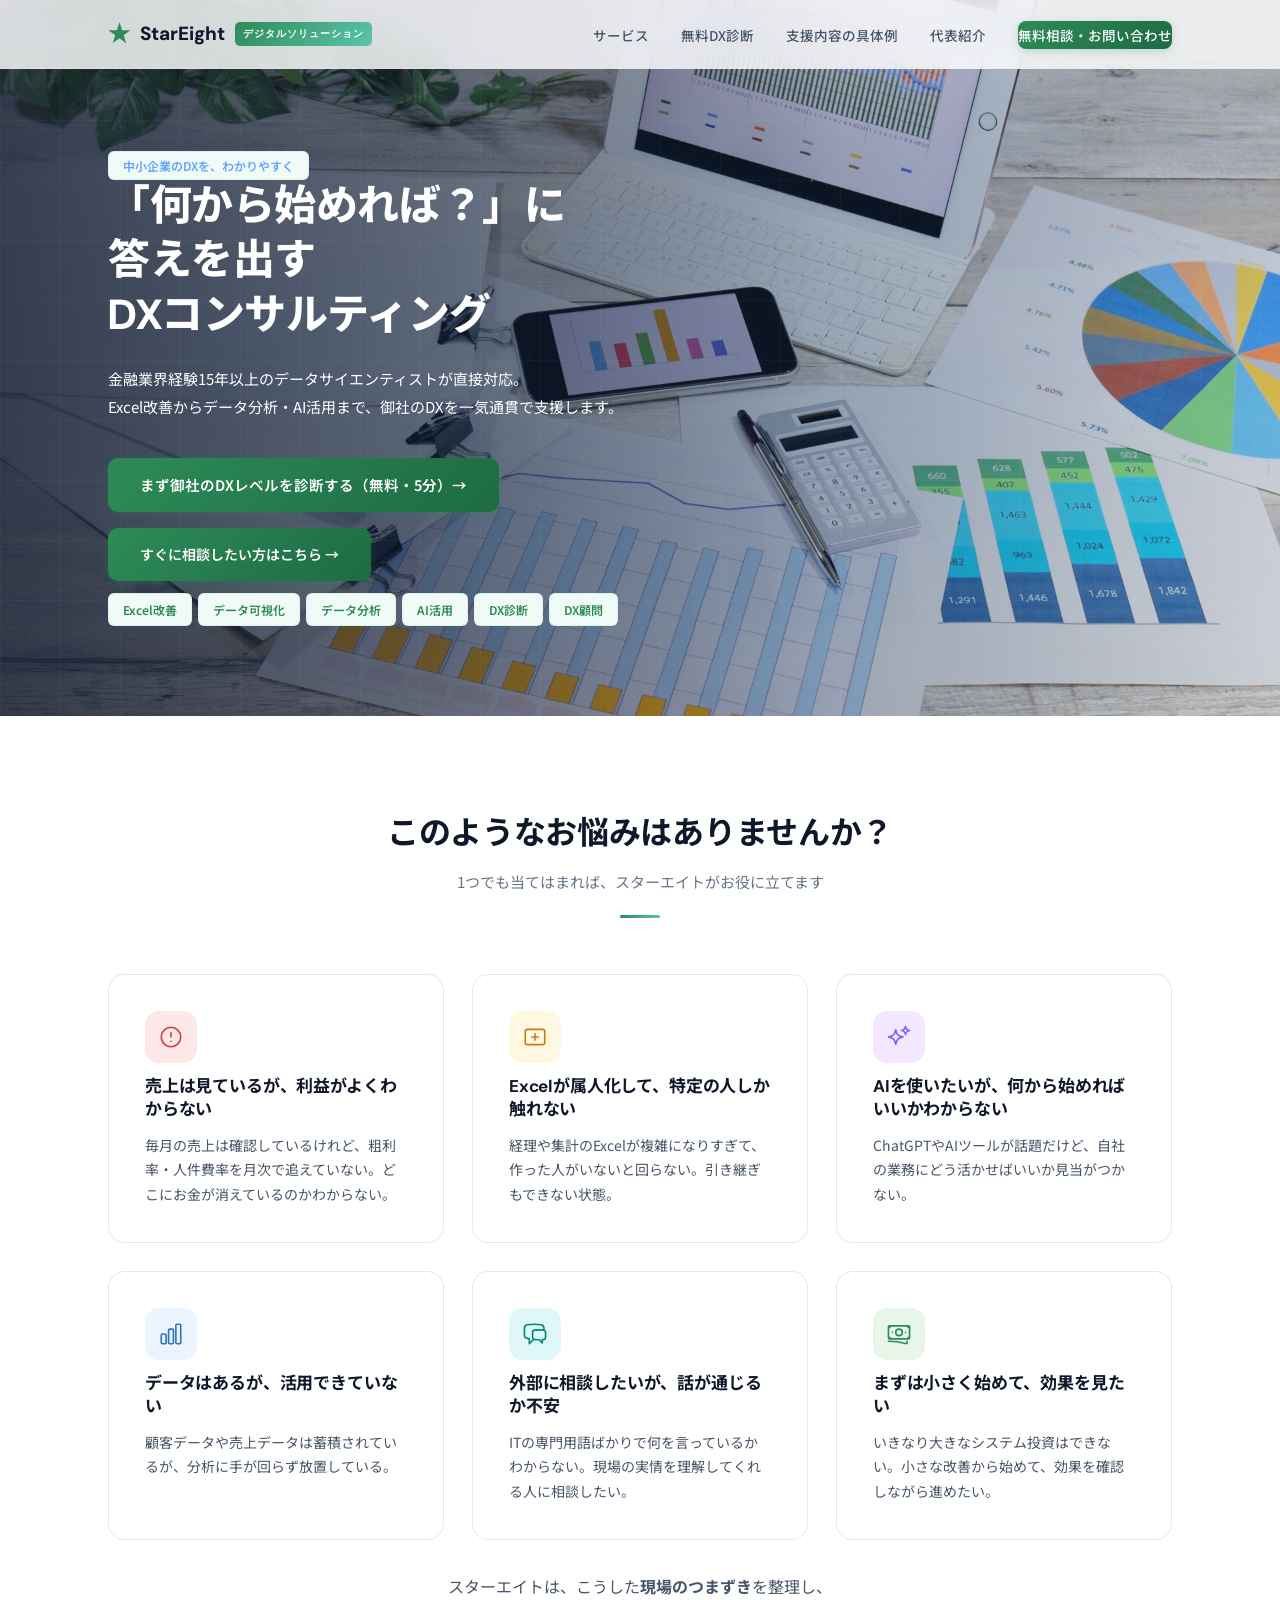
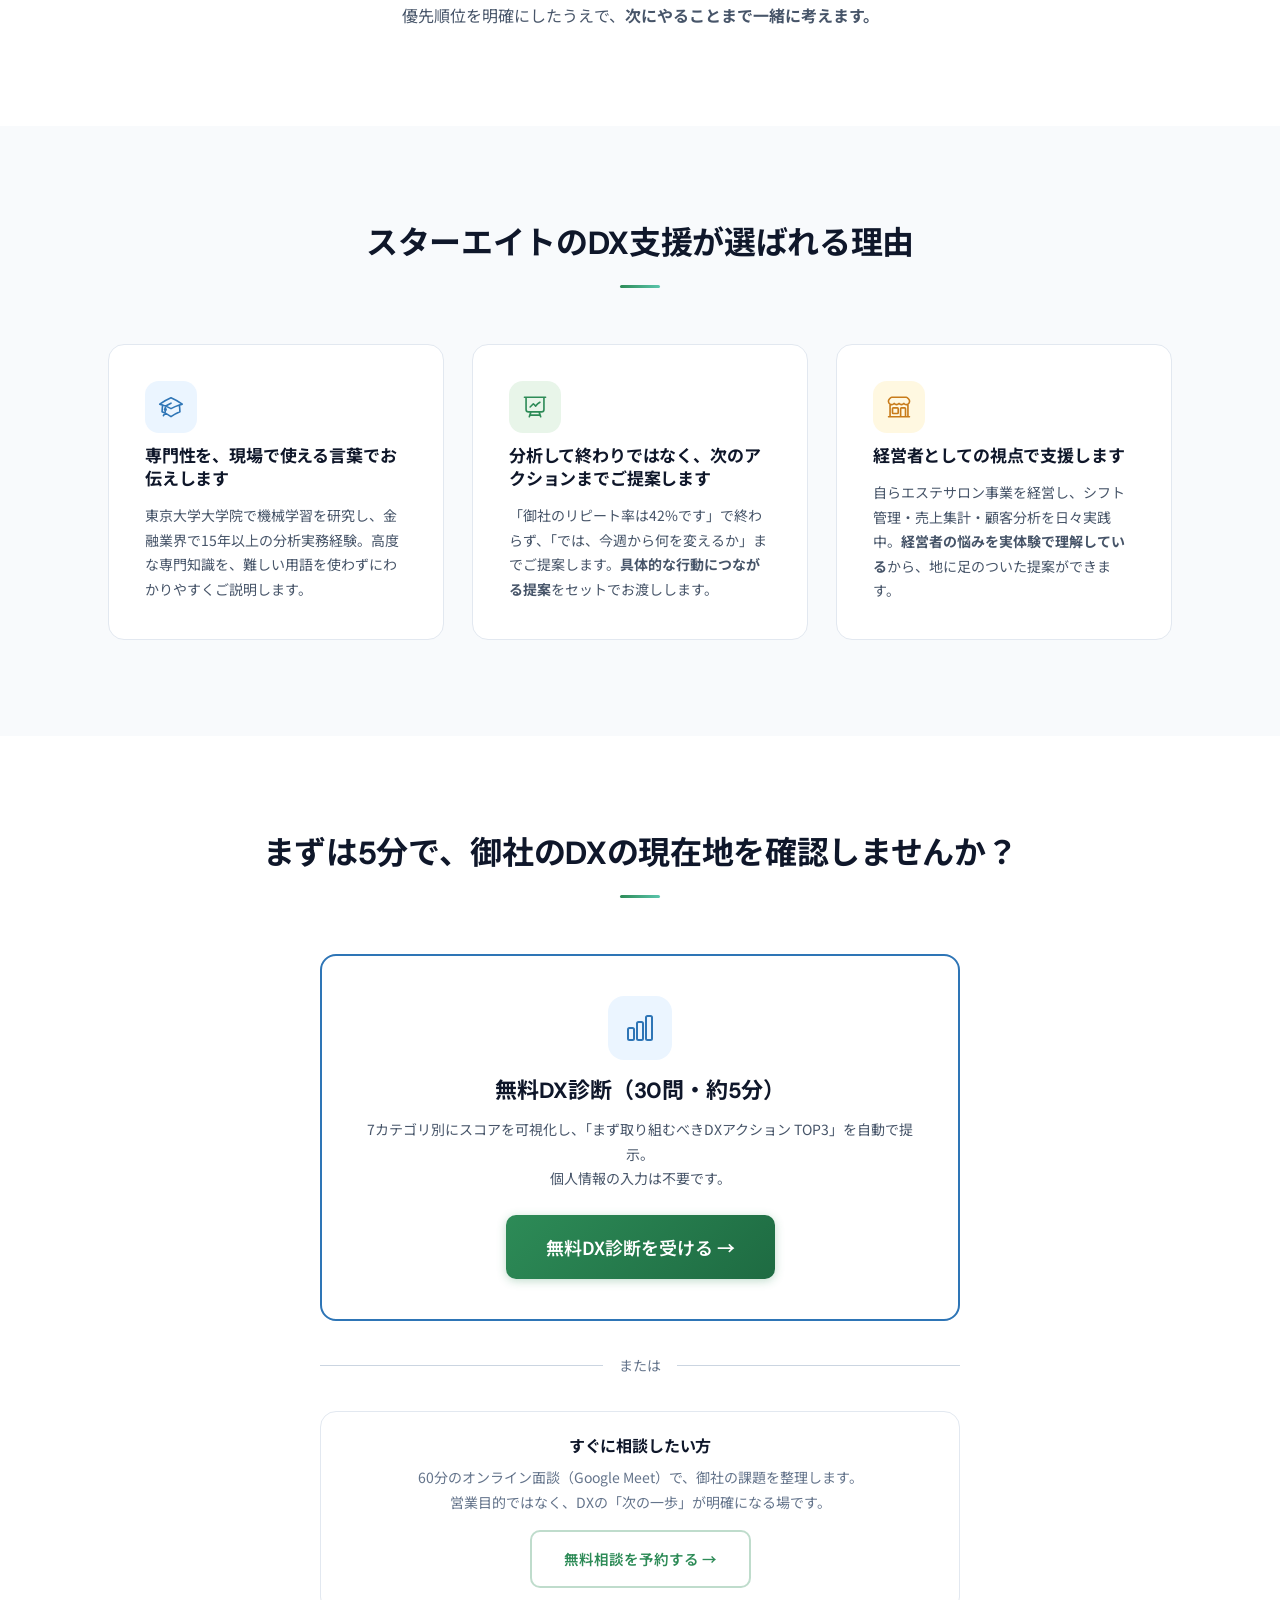
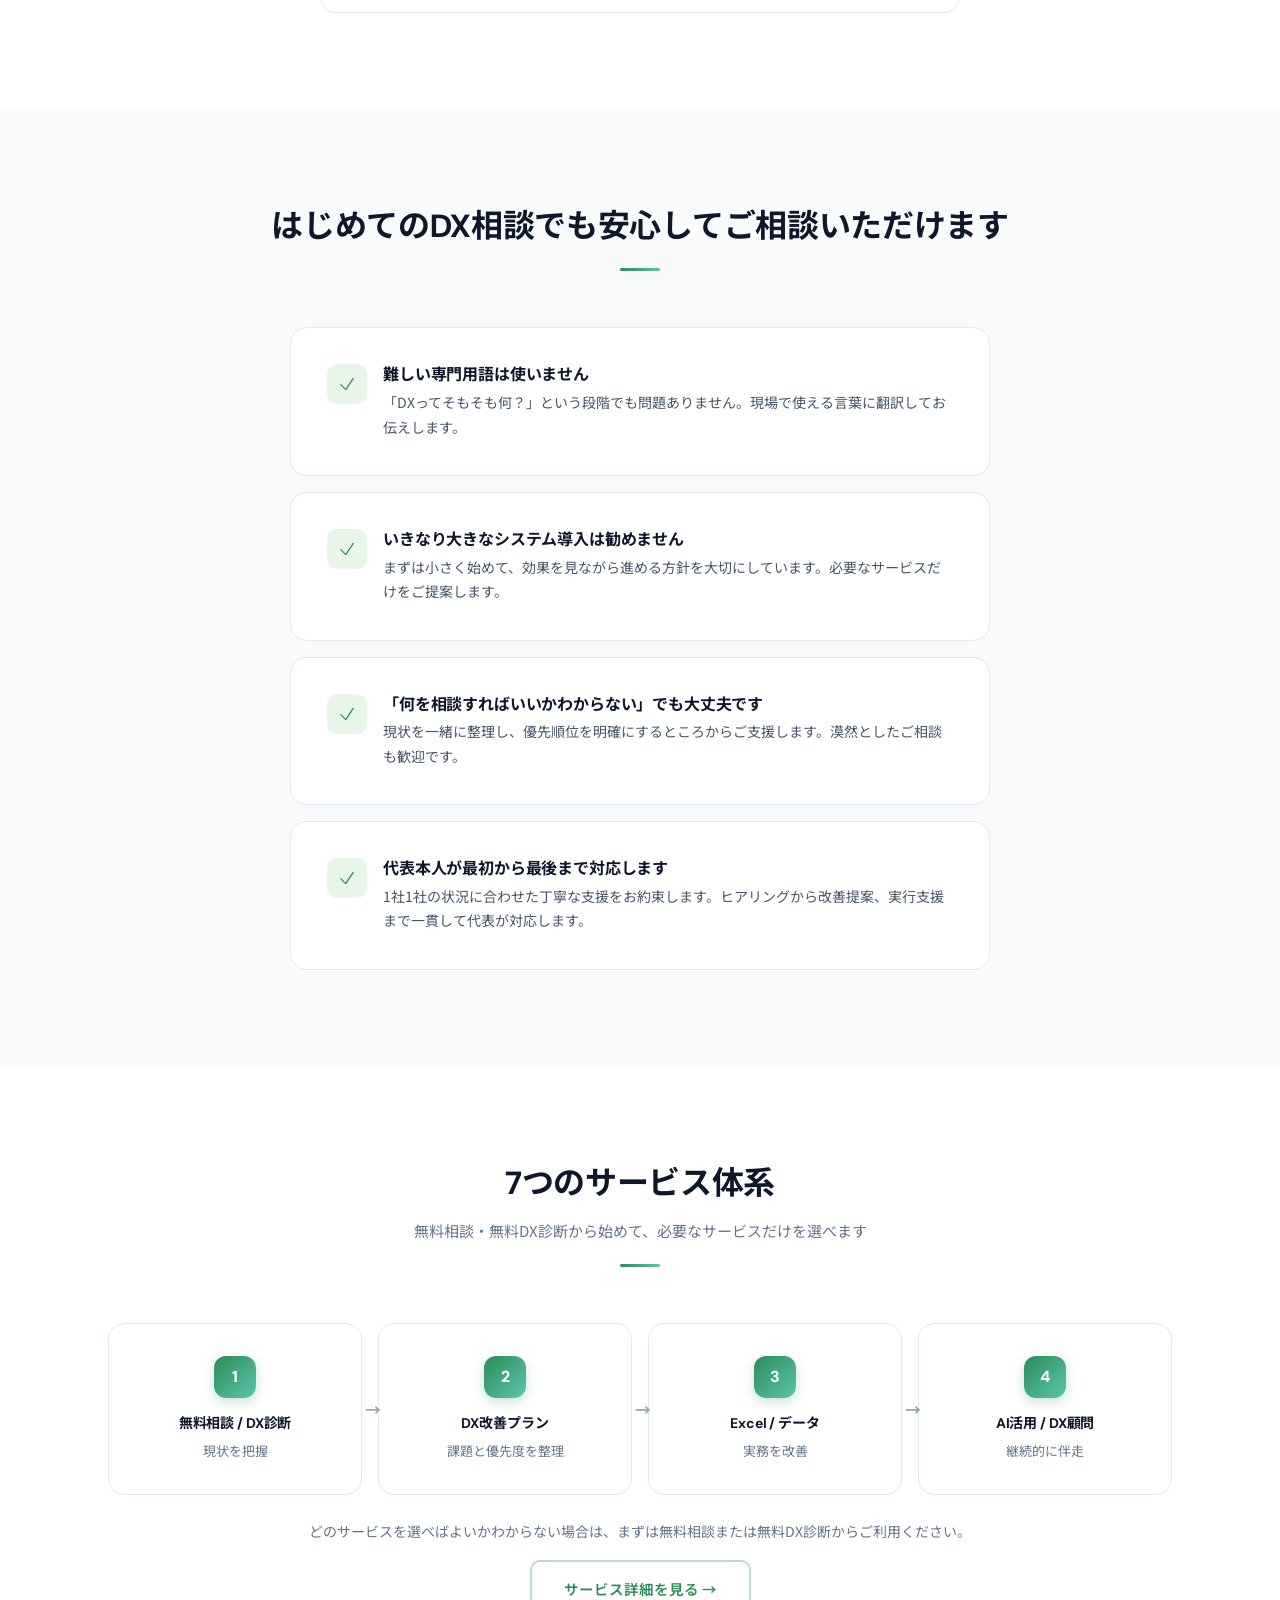
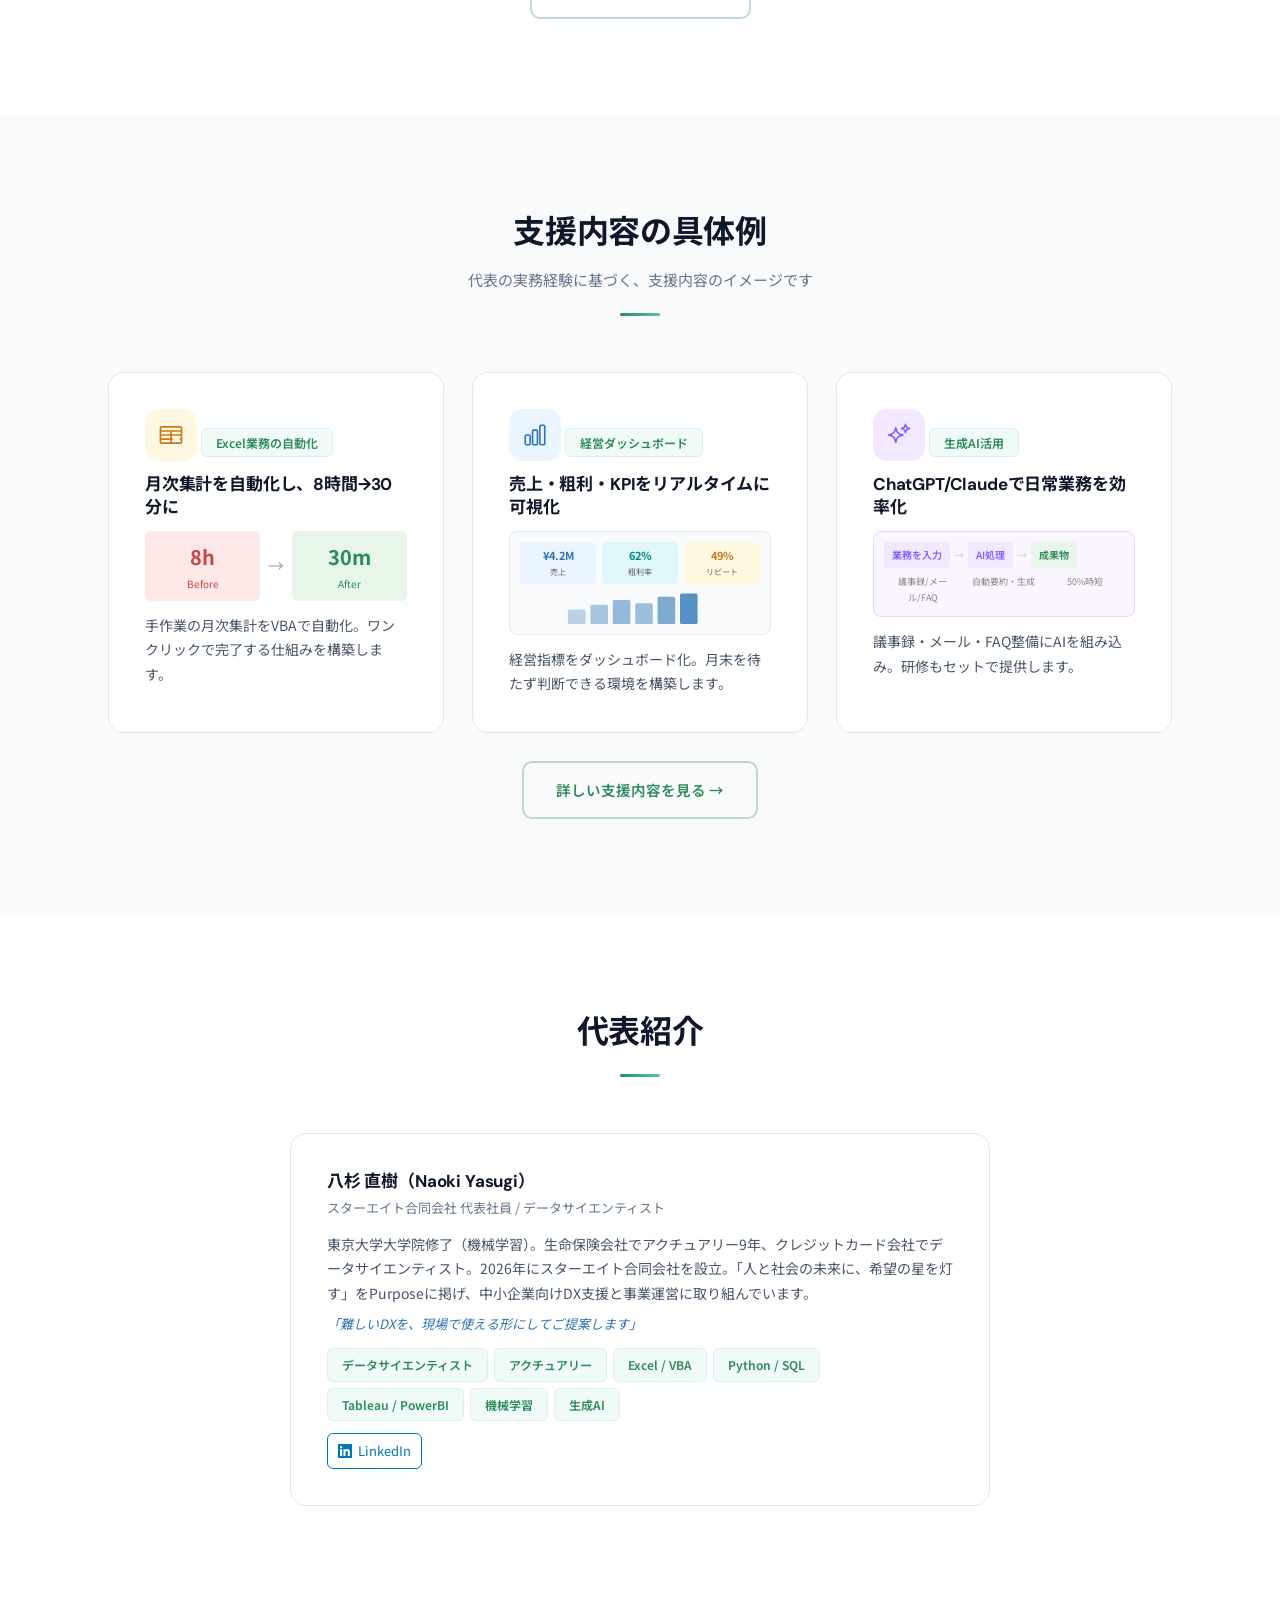
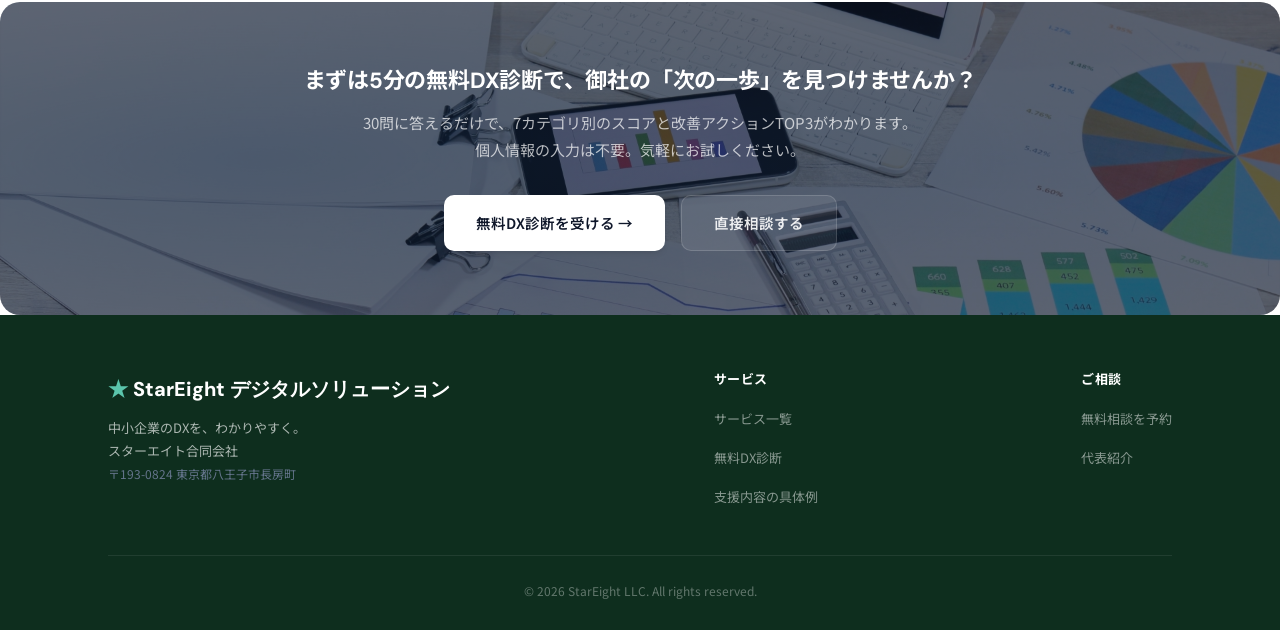
==== index.html @ dc541b58 "Update index.html" ====
<!DOCTYPE html>
<html lang="ja">
<head>
  <meta charset="UTF-8">
  <meta name="viewport" content="width=device-width, initial-scale=1.0">
  <title>中小企業のDX支援 | スターエイト DXコンサルティング</title>
  <meta name="description" content="「何から始めれば？」に答えを出す中小企業向けDXコンサルティング。Excel改善からAI活用まで、データサイエンティストが直接支援。無料DX診断で御社の現在地がわかります。">
  <link rel="stylesheet" href="css/style.css">
  <style>
    .ic{display:inline-flex;align-items:center;justify-content:center;width:52px;height:52px;border-radius:14px;margin-bottom:12px;flex-shrink:0}
    .ic svg{width:26px;height:26px;stroke:currentColor;stroke-width:1.5;stroke-linecap:round;stroke-linejoin:round;fill:none}
    .ic-blue{background:#EBF5FF;color:#2E75B6}
    .ic-green{background:#E8F5E9;color:#2D8B57}
    .ic-amber{background:#FFF8E1;color:#C87B1A}
    .ic-red{background:#FDE8E8;color:#CC4444}
    .ic-purple{background:#F3E8FF;color:#7B61FF}
    .ic-teal{background:#E0F7FA;color:#00897B}
    .ic-gray{background:#F0F0F0;color:#666}
    .ic-lg{width:64px;height:64px;border-radius:16px}
    .ic-lg svg{width:32px;height:32px}
    .avatar-init{width:100px;height:100px;border-radius:50%;background:linear-gradient(135deg,#1a5276,#2980b9);display:flex;align-items:center;justify-content:center;color:#fff;font-size:40px;font-weight:600;flex-shrink:0;letter-spacing:-1px}
  </style>
  <!-- Google Analytics 4 -->
  <script async src="https://www.googletagmanager.com/gtag/js?id=G-70X6QJZSQX"></script>
  <script src="js/ga4-events.js"></script>
</head>
<body>
<header class="site-header">
  <nav class="nav-inner">
    <a href="index.html" class="nav-logo"><span class="star">★</span> StarEight <span class="dx-badge">デジタルソリューション</span></a>
    <ul class="nav-links">
      <li><a href="services.html">サービス</a></li>
      <li><a href="diagnosis.html">無料DX診断</a></li>
      <li><a href="cases.html">支援内容の具体例</a></li>
      <li><a href="about.html">代表紹介</a></li>
      <li><a href="contact.html" class="nav-cta">無料相談・お問い合わせ</a></li>
    </ul>
    <button class="hamburger" aria-label="メニュー"><span></span><span></span><span></span></button>
  </nav>
</header>

<!-- HERO -->
<section class="hero" style="position:relative;background:url('img/hero-bg.jpg') center center/cover no-repeat;">
  <div style="position:absolute;top:0;left:0;width:100%;height:100%;background:linear-gradient(to right,rgba(15,23,42,0.82) 0%,rgba(15,23,42,0.6) 35%,rgba(15,23,42,0.3) 65%,rgba(15,23,42,0.15) 100%);"></div>
  <div class="container" style="position:relative;z-index:1;">
    <span class="tag" style="color:#60a5fa;">中小企業のDXを、わかりやすく</span>
    <h1>「何から始めれば？」に<br>答えを出す<br>DXコンサルティング</h1>
    <p style="color:#fff;">金融業界経験15年以上のデータサイエンティストが直接対応。<br>Excel改善からデータ分析・AI活用まで、御社のDXを一気通貫で支援します。</p>
    <div class="btn-group">
      <a href="diagnosis.html" class="btn btn-primary">まず御社のDXレベルを診断する（無料・5分）→</a>
    </div>
    <div style="margin-top:16px;">
      <a href="contact.html" class="btn btn-primary" style="font-size:14px;">すぐに相談したい方はこちら →</a>
    </div>
    <div style="display:flex;flex-wrap:wrap;gap:6px;margin-top:12px;">
      <span class="tag">Excel改善</span>
      <span class="tag">データ可視化</span>
      <span class="tag">データ分析</span>
      <span class="tag">AI活用</span>
      <span class="tag">DX診断</span>
      <span class="tag">DX顧問</span>
    </div>
  </div>
</section>

<!-- 悩み訴求 -->
<section class="section">
  <div class="container">
    <div class="section-header fade-in">
      <h2>このようなお悩みはありませんか？</h2>
      <p class="subtitle">1つでも当てはまれば、スターエイトがお役に立てます</p>
      <div class="line"></div>
    </div>
    <div class="grid-3 fade-in">
      <div class="card">
        <div class="ic ic-red"><svg viewBox="0 0 24 24"><path d="M12 8v4m0 4h.01M21 12a9 9 0 1 1-18 0 9 9 0 0 1 18 0Z"/></svg></div>
        <h3>売上は見ているが、利益がよくわからない</h3>
        <p>毎月の売上は確認しているけれど、粗利率・人件費率を月次で追えていない。どこにお金が消えているのかわからない。</p>
      </div>
      <div class="card">
        <div class="ic ic-amber"><svg viewBox="0 0 24 24"><path d="M9 12h6m-3-3v6m-7 4h14a2 2 0 0 0 2-2V7a2 2 0 0 0-2-2H5a2 2 0 0 0-2 2v10a2 2 0 0 0 2 2Z"/></svg></div>
        <h3>Excelが属人化して、特定の人しか触れない</h3>
        <p>経理や集計のExcelが複雑になりすぎて、作った人がいないと回らない。引き継ぎもできない状態。</p>
      </div>
      <div class="card">
        <div class="ic ic-purple"><svg viewBox="0 0 24 24"><path d="M9.813 15.904 9 18.75l-.813-2.846a4.5 4.5 0 0 0-3.09-3.09L2.25 12l2.846-.813a4.5 4.5 0 0 0 3.09-3.09L9 5.25l.813 2.846a4.5 4.5 0 0 0 3.09 3.09L15.75 12l-2.846.813a4.5 4.5 0 0 0-3.09 3.09ZM18.259 8.715 18 9.75l-.259-1.035a3.375 3.375 0 0 0-2.455-2.456L14.25 6l1.036-.259a3.375 3.375 0 0 0 2.455-2.456L18 2.25l.259 1.035a3.375 3.375 0 0 0 2.456 2.456L21.75 6l-1.035.259a3.375 3.375 0 0 0-2.456 2.456Z"/></svg></div>
        <h3>AIを使いたいが、何から始めればいいかわからない</h3>
        <p>ChatGPTやAIツールが話題だけど、自社の業務にどう活かせばいいか見当がつかない。</p>
      </div>
      <div class="card">
        <div class="ic ic-blue"><svg viewBox="0 0 24 24"><path d="M3 13.125C3 12.504 3.504 12 4.125 12h2.25c.621 0 1.125.504 1.125 1.125v6.75C7.5 20.496 6.996 21 6.375 21h-2.25A1.125 1.125 0 0 1 3 19.875v-6.75ZM9.75 8.625c0-.621.504-1.125 1.125-1.125h2.25c.621 0 1.125.504 1.125 1.125v11.25c0 .621-.504 1.125-1.125 1.125h-2.25a1.125 1.125 0 0 1-1.125-1.125V8.625ZM16.5 4.125c0-.621.504-1.125 1.125-1.125h2.25C20.496 3 21 3.504 21 4.125v15.75c0 .621-.504 1.125-1.125 1.125h-2.25a1.125 1.125 0 0 1-1.125-1.125V4.125Z"/></svg></div>
        <h3>データはあるが、活用できていない</h3>
        <p>顧客データや売上データは蓄積されているが、分析に手が回らず放置している。</p>
      </div>
      <div class="card">
        <div class="ic ic-teal"><svg viewBox="0 0 24 24"><path d="M20.25 8.511c.884.284 1.5 1.128 1.5 2.097v4.286c0 1.136-.847 2.1-1.98 2.193-.34.027-.68.052-1.02.072v3.091l-3-3c-1.354 0-2.694-.055-4.02-.163a2.115 2.115 0 0 1-.825-.242m9.345-8.334a2.126 2.126 0 0 0-.476-.095 48.64 48.64 0 0 0-8.048 0c-1.131.094-1.976 1.057-1.976 2.192v4.286c0 .837.46 1.58 1.155 1.951m9.345-8.334V6.637c0-1.621-1.152-3.026-2.76-3.235A48.455 48.455 0 0 0 11.25 3c-2.115 0-4.198.137-6.24.402-1.608.209-2.76 1.614-2.76 3.235v6.226c0 1.621 1.152 3.026 2.76 3.235.577.075 1.157.14 1.74.194V21l4.155-4.155"/></svg></div>
        <h3>外部に相談したいが、話が通じるか不安</h3>
        <p>ITの専門用語ばかりで何を言っているかわからない。現場の実情を理解してくれる人に相談したい。</p>
      </div>
      <div class="card">
        <div class="ic ic-green"><svg viewBox="0 0 24 24"><path d="M2.25 18.75a60.07 60.07 0 0 1 15.797 2.101c.727.198 1.453-.342 1.453-1.096V18.75M3.75 4.5v.75A.75.75 0 0 1 3 6h-.75m0 0v-.375c0-.621.504-1.125 1.125-1.125H20.25M2.25 6v9m18-10.5v.75c0 .414.336.75.75.75h.75m-1.5-1.5h.375c.621 0 1.125.504 1.125 1.125v9.75c0 .621-.504 1.125-1.125 1.125h-.375m1.5-1.5H21a.75.75 0 0 0-.75.75v.75m0 0H3.75m0 0h-.375a1.125 1.125 0 0 1-1.125-1.125V15m1.5 1.5v-.75A.75.75 0 0 0 3 15h-.75M15 10.5a3 3 0 1 1-6 0 3 3 0 0 1 6 0Zm3 0h.008v.008H18V10.5Zm-12 0h.008v.008H6V10.5Z"/></svg></div>
        <h3>まずは小さく始めて、効果を見たい</h3>
        <p>いきなり大きなシステム投資はできない。小さな改善から始めて、効果を確認しながら進めたい。</p>
      </div>
    </div>
    <div style="text-align:center;margin-top:32px;" class="fade-in">
      <p style="font-size:16px;color:var(--gray-600);max-width:640px;margin:0 auto;">スターエイトは、こうした<strong>現場のつまずき</strong>を整理し、<br>優先順位を明確にしたうえで、<strong>次にやることまで一緒に考えます。</strong></p>
    </div>
  </div>
</section>

<!-- 選ばれる理由 -->
<section class="section" style="background:var(--gray-50);">
  <div class="container">
    <div class="section-header fade-in">
      <h2>スターエイトのDX支援が選ばれる理由</h2>
      <div class="line"></div>
    </div>
    <div class="grid-3 fade-in">
      <div class="card">
        <div class="ic ic-blue"><svg viewBox="0 0 24 24"><path d="M4.26 10.147a60.438 60.438 0 0 0-.491 6.347A48.62 48.62 0 0 1 12 20.904a48.62 48.62 0 0 1 8.232-4.41 60.46 60.46 0 0 0-.491-6.347m-15.482 0a50.636 50.636 0 0 0-2.658-.813A59.906 59.906 0 0 1 12 3.493a59.903 59.903 0 0 1 10.399 5.84c-.896.248-1.783.52-2.658.814m-15.482 0A50.717 50.717 0 0 1 12 13.489a50.702 50.702 0 0 1 7.74-3.342M6.75 15a.75.75 0 1 0 0-1.5.75.75 0 0 0 0 1.5Zm0 0v-3.675A55.378 55.378 0 0 1 12 8.443m-7.007 11.55A5.981 5.981 0 0 0 6.75 15.75v-1.5"/></svg></div>
        <h3>専門性を、現場で使える言葉でお伝えします</h3>
        <p>東京大学大学院で機械学習を研究し、金融業界で15年以上の分析実務経験。高度な専門知識を、難しい用語を使わずにわかりやすくご説明します。</p>
      </div>
      <div class="card">
        <div class="ic ic-green"><svg viewBox="0 0 24 24"><path d="M3.75 3v11.25A2.25 2.25 0 0 0 6 16.5h2.25M3.75 3h-1.5m1.5 0h16.5m0 0h1.5m-1.5 0v11.25A2.25 2.25 0 0 1 18 16.5h-2.25m-7.5 0h7.5m-7.5 0-1 3m8.5-3 1 3m0 0 .5 1.5m-.5-1.5h-9.5m0 0-.5 1.5m.75-9 3-3 2.148 2.148A12.061 12.061 0 0 1 16.5 7.605"/></svg></div>
        <h3>分析して終わりではなく、次のアクションまでご提案します</h3>
        <p>「御社のリピート率は42%です」で終わらず、「では、今週から何を変えるか」までご提案します。<strong>具体的な行動につながる提案</strong>をセットでお渡しします。</p>
      </div>
      <div class="card">
        <div class="ic ic-amber"><svg viewBox="0 0 24 24"><path d="M13.5 21v-7.5a.75.75 0 0 1 .75-.75h3a.75.75 0 0 1 .75.75V21m-4.5 0H2.36m11.14 0H18m0 0h3.64m-1.39 0V9.349M3.75 21V9.349m0 0a3.001 3.001 0 0 0 3.75-.615A2.993 2.993 0 0 0 9.75 9.75c.896 0 1.7-.393 2.25-1.016a2.993 2.993 0 0 0 2.25 1.016c.896 0 1.7-.393 2.25-1.015a3.001 3.001 0 0 0 3.75.614m-16.5 0a3.004 3.004 0 0 1-.621-4.72l1.189-1.19A1.5 1.5 0 0 1 5.378 3h13.243a1.5 1.5 0 0 1 1.06.44l1.19 1.189a3 3 0 0 1-.621 4.72M6.75 18h3.75a.75.75 0 0 0 .75-.75V13.5a.75.75 0 0 0-.75-.75H6.75a.75.75 0 0 0-.75.75v3.75c0 .414.336.75.75.75Z"/></svg></div>
        <h3>経営者としての視点で支援します</h3>
        <p>自らエステサロン事業を経営し、シフト管理・売上集計・顧客分析を日々実践中。<strong>経営者の悩みを実体験で理解している</strong>から、地に足のついた提案ができます。</p>
      </div>
    </div>
  </div>
</section>

<!-- DX診断CTA -->
<section class="section">
  <div class="container">
    <div class="section-header fade-in">
      <h2>まずは5分で、御社のDXの現在地を確認しませんか？</h2>
      <div class="line"></div>
    </div>
    <div class="fade-in" style="max-width:640px;margin:0 auto;">
      <div class="card" style="text-align:center;border:2px solid var(--blue);padding:40px 32px;">
        <div class="ic ic-lg ic-blue" style="margin:0 auto 16px;"><svg viewBox="0 0 24 24"><path d="M3 13.125C3 12.504 3.504 12 4.125 12h2.25c.621 0 1.125.504 1.125 1.125v6.75C7.5 20.496 6.996 21 6.375 21h-2.25A1.125 1.125 0 0 1 3 19.875v-6.75ZM9.75 8.625c0-.621.504-1.125 1.125-1.125h2.25c.621 0 1.125.504 1.125 1.125v11.25c0 .621-.504 1.125-1.125 1.125h-2.25a1.125 1.125 0 0 1-1.125-1.125V8.625ZM16.5 4.125c0-.621.504-1.125 1.125-1.125h2.25C20.496 3 21 3.504 21 4.125v15.75c0 .621-.504 1.125-1.125 1.125h-2.25a1.125 1.125 0 0 1-1.125-1.125V4.125Z"/></svg></div>
        <h3 style="font-size:22px;margin-bottom:12px;">無料DX診断（30問・約5分）</h3>
        <p style="color:var(--gray-600);margin-bottom:24px;">7カテゴリ別にスコアを可視化し、「まず取り組むべきDXアクション TOP3」を自動で提示。<br>個人情報の入力は不要です。</p>
        <a href="diagnosis.html" class="btn btn-primary" style="font-size:18px;padding:16px 40px;">無料DX診断を受ける →</a>
      </div>
      <div style="display:flex;align-items:center;gap:16px;margin:32px 0;">
        <div style="flex:1;height:1px;background:var(--gray-300);"></div>
        <span style="font-size:14px;color:var(--gray-500);">または</span>
        <div style="flex:1;height:1px;background:var(--gray-300);"></div>
      </div>
      <div class="card" style="text-align:center;padding:24px;">
        <h3 style="font-size:16px;margin-bottom:8px;">すぐに相談したい方</h3>
        <p style="font-size:14px;color:var(--gray-500);margin-bottom:16px;">60分のオンライン面談（Google Meet）で、御社の課題を整理します。<br>営業目的ではなく、DXの「次の一歩」が明確になる場です。</p>
        <a href="contact.html" class="btn btn-outline">無料相談を予約する →</a>
      </div>
    </div>
  </div>
</section>

<!-- 安心セクション -->
<section class="section" style="background:var(--gray-50);">
  <div class="container">
    <div class="section-header fade-in">
      <h2>はじめてのDX相談でも安心してご相談いただけます</h2>
      <div class="line"></div>
    </div>
    <div class="fade-in" style="max-width:700px;margin:0 auto;display:flex;flex-direction:column;gap:16px;">
      <div class="card" style="display:flex;gap:16px;align-items:flex-start;">
        <div class="ic ic-green" style="margin:0;flex-shrink:0;width:40px;height:40px;border-radius:10px;"><svg viewBox="0 0 24 24" style="width:20px;height:20px;"><path d="m4.5 12.75 6 6 9-13.5"/></svg></div>
        <div><h4 style="margin-bottom:4px;">難しい専門用語は使いません</h4><p style="font-size:14px;color:var(--gray-600);">「DXってそもそも何？」という段階でも問題ありません。現場で使える言葉に翻訳してお伝えします。</p></div>
      </div>
      <div class="card" style="display:flex;gap:16px;align-items:flex-start;">
        <div class="ic ic-green" style="margin:0;flex-shrink:0;width:40px;height:40px;border-radius:10px;"><svg viewBox="0 0 24 24" style="width:20px;height:20px;"><path d="m4.5 12.75 6 6 9-13.5"/></svg></div>
        <div><h4 style="margin-bottom:4px;">いきなり大きなシステム導入は勧めません</h4><p style="font-size:14px;color:var(--gray-600);">まずは小さく始めて、効果を見ながら進める方針を大切にしています。必要なサービスだけをご提案します。</p></div>
      </div>
      <div class="card" style="display:flex;gap:16px;align-items:flex-start;">
        <div class="ic ic-green" style="margin:0;flex-shrink:0;width:40px;height:40px;border-radius:10px;"><svg viewBox="0 0 24 24" style="width:20px;height:20px;"><path d="m4.5 12.75 6 6 9-13.5"/></svg></div>
        <div><h4 style="margin-bottom:4px;">「何を相談すればいいかわからない」でも大丈夫です</h4><p style="font-size:14px;color:var(--gray-600);">現状を一緒に整理し、優先順位を明確にするところからご支援します。漠然としたご相談も歓迎です。</p></div>
      </div>
      <div class="card" style="display:flex;gap:16px;align-items:flex-start;">
        <div class="ic ic-green" style="margin:0;flex-shrink:0;width:40px;height:40px;border-radius:10px;"><svg viewBox="0 0 24 24" style="width:20px;height:20px;"><path d="m4.5 12.75 6 6 9-13.5"/></svg></div>
        <div><h4 style="margin-bottom:4px;">代表本人が最初から最後まで対応します</h4><p style="font-size:14px;color:var(--gray-600);">1社1社の状況に合わせた丁寧な支援をお約束します。ヒアリングから改善提案、実行支援まで一貫して代表が対応します。</p></div>
      </div>
    </div>
  </div>
</section>

<!-- サービス体系 -->
<section class="section">
  <div class="container">
    <div class="section-header fade-in">
      <h2>7つのサービス体系</h2>
      <p class="subtitle">無料相談・無料DX診断から始めて、必要なサービスだけを選べます</p>
      <div class="line"></div>
    </div>
    <div class="flow fade-in">
      <div class="flow-step"><h4>無料相談 / DX診断</h4><p>現状を把握</p></div>
      <div class="flow-step"><h4>DX改善プラン</h4><p>課題と優先度を整理</p></div>
      <div class="flow-step"><h4>Excel / データ</h4><p>実務を改善</p></div>
      <div class="flow-step"><h4>AI活用 / DX顧問</h4><p>継続的に伴走</p></div>
    </div>
    <div style="text-align:center;margin-top:24px;" class="fade-in">
      <p style="font-size:14px;color:var(--gray-500);margin-bottom:16px;">どのサービスを選べばよいかわからない場合は、まずは無料相談または無料DX診断からご利用ください。</p>
      <a href="services.html" class="btn btn-outline">サービス詳細を見る →</a>
    </div>
  </div>
</section>

<!-- 支援内容の具体例 -->
<section class="section" style="background:var(--gray-50);">
  <div class="container">
    <div class="section-header fade-in">
      <h2>支援内容の具体例</h2>
      <p class="subtitle">代表の実務経験に基づく、支援内容のイメージです</p>
      <div class="line"></div>
    </div>
    <div class="grid-3 fade-in">
      <div class="card">
        <div class="ic ic-amber"><svg viewBox="0 0 24 24"><path d="M3.375 19.5h17.25m-17.25 0a1.125 1.125 0 0 1-1.125-1.125M3.375 19.5h7.5c.621 0 1.125-.504 1.125-1.125m-9.75 0V5.625m0 12.75v-1.5c0-.621.504-1.125 1.125-1.125m18.375 2.625V5.625m0 12.75c0 .621-.504 1.125-1.125 1.125m1.125-1.125v-1.5c0-.621-.504-1.125-1.125-1.125m0 3.75h-7.5A1.125 1.125 0 0 1 12 18.375m9.75-12.75c0-.621-.504-1.125-1.125-1.125H3.375c-.621 0-1.125.504-1.125 1.125m19.5 0v1.5c0 .621-.504 1.125-1.125 1.125M2.25 5.625v1.5c0 .621.504 1.125 1.125 1.125m0 0h17.25m-17.25 0h7.5c.621 0 1.125.504 1.125 1.125M3.375 8.25c-.621 0-1.125.504-1.125 1.125v1.5c0 .621.504 1.125 1.125 1.125m17.25-3.75h-7.5c-.621 0-1.125.504-1.125 1.125m8.625-1.125c.621 0 1.125.504 1.125 1.125v1.5c0 .621-.504 1.125-1.125 1.125m-17.25 0h7.5m-7.5 0c-.621 0-1.125.504-1.125 1.125v1.5c0 .621.504 1.125 1.125 1.125M12 10.875v-1.5m0 1.5c0 .621-.504 1.125-1.125 1.125M12 10.875c0 .621.504 1.125 1.125 1.125m-2.25 0c.621 0 1.125.504 1.125 1.125M13.125 12h7.5m-7.5 0c-.621 0-1.125.504-1.125 1.125M20.625 12c.621 0 1.125.504 1.125 1.125v1.5c0 .621-.504 1.125-1.125 1.125m-17.25 0h7.5M12 14.625v-1.5m0 1.5c0 .621-.504 1.125-1.125 1.125M12 14.625c0 .621.504 1.125 1.125 1.125m-2.25 0c.621 0 1.125.504 1.125 1.125m0 0v1.5c0 .621-.504 1.125-1.125 1.125"/></svg></div>
        <span class="tag">Excel業務の自動化</span>
        <h3>月次集計を自動化し、8時間→30分に</h3>
        <!-- Before/After ミニ図版 -->
        <div style="display:flex;gap:8px;margin:12px 0;">
          <div style="flex:1;text-align:center;padding:8px;background:#FDE8E8;border-radius:6px;">
            <div style="font-size:20px;font-weight:700;color:#CC4444;">8h</div>
            <div style="font-size:10px;color:#CC4444;">Before</div>
          </div>
          <div style="display:flex;align-items:center;color:var(--gray-400);">→</div>
          <div style="flex:1;text-align:center;padding:8px;background:#E8F5E9;border-radius:6px;">
            <div style="font-size:20px;font-weight:700;color:#2D8B57;">30m</div>
            <div style="font-size:10px;color:#2D8B57;">After</div>
          </div>
        </div>
        <p>手作業の月次集計をVBAで自動化。ワンクリックで完了する仕組みを構築します。</p>
      </div>
      <div class="card">
        <div class="ic ic-blue"><svg viewBox="0 0 24 24"><path d="M3 13.125C3 12.504 3.504 12 4.125 12h2.25c.621 0 1.125.504 1.125 1.125v6.75C7.5 20.496 6.996 21 6.375 21h-2.25A1.125 1.125 0 0 1 3 19.875v-6.75ZM9.75 8.625c0-.621.504-1.125 1.125-1.125h2.25c.621 0 1.125.504 1.125 1.125v11.25c0 .621-.504 1.125-1.125 1.125h-2.25a1.125 1.125 0 0 1-1.125-1.125V8.625ZM16.5 4.125c0-.621.504-1.125 1.125-1.125h2.25C20.496 3 21 3.504 21 4.125v15.75c0 .621-.504 1.125-1.125 1.125h-2.25a1.125 1.125 0 0 1-1.125-1.125V4.125Z"/></svg></div>
        <span class="tag">経営ダッシュボード</span>
        <h3>売上・粗利・KPIをリアルタイムに可視化</h3>
        <!-- ミニダッシュボード図版 -->
        <div style="margin:12px 0;padding:10px;background:#f8fafc;border:1px solid #e2e8f0;border-radius:8px;">
          <div style="display:flex;gap:6px;margin-bottom:8px;">
            <div style="flex:1;text-align:center;padding:4px;background:#EBF5FF;border-radius:4px;"><div style="font-size:11px;font-weight:700;color:#2E75B6;">¥4.2M</div><div style="font-size:8px;color:#666;">売上</div></div>
            <div style="flex:1;text-align:center;padding:4px;background:#E0F7FA;border-radius:4px;"><div style="font-size:11px;font-weight:700;color:#00897B;">62%</div><div style="font-size:8px;color:#666;">粗利率</div></div>
            <div style="flex:1;text-align:center;padding:4px;background:#FFF8E1;border-radius:4px;"><div style="font-size:11px;font-weight:700;color:#C87B1A;">49%</div><div style="font-size:8px;color:#666;">リピート</div></div>
          </div>
          <svg viewBox="0 0 200 40" style="width:100%;height:32px;display:block;">
            <rect x="10" y="22" width="22" height="18" rx="2" fill="#2E75B6" opacity="0.3"/>
            <rect x="38" y="16" width="22" height="24" rx="2" fill="#2E75B6" opacity="0.4"/>
            <rect x="66" y="10" width="22" height="30" rx="2" fill="#2E75B6" opacity="0.5"/>
            <rect x="94" y="14" width="22" height="26" rx="2" fill="#2E75B6" opacity="0.45"/>
            <rect x="122" y="6" width="22" height="34" rx="2" fill="#2E75B6" opacity="0.6"/>
            <rect x="150" y="2" width="22" height="38" rx="2" fill="#2E75B6" opacity="0.8"/>
          </svg>
        </div>
        <p>経営指標をダッシュボード化。月末を待たず判断できる環境を構築します。</p>
      </div>
      <div class="card">
        <div class="ic ic-purple"><svg viewBox="0 0 24 24"><path d="M9.813 15.904 9 18.75l-.813-2.846a4.5 4.5 0 0 0-3.09-3.09L2.25 12l2.846-.813a4.5 4.5 0 0 0 3.09-3.09L9 5.25l.813 2.846a4.5 4.5 0 0 0 3.09 3.09L15.75 12l-2.846.813a4.5 4.5 0 0 0-3.09 3.09ZM18.259 8.715 18 9.75l-.259-1.035a3.375 3.375 0 0 0-2.455-2.456L14.25 6l1.036-.259a3.375 3.375 0 0 0 2.455-2.456L18 2.25l.259 1.035a3.375 3.375 0 0 0 2.456 2.456L21.75 6l-1.035.259a3.375 3.375 0 0 0-2.456 2.456Z"/></svg></div>
        <span class="tag">生成AI活用</span>
        <h3>ChatGPT/Claudeで日常業務を効率化</h3>
        <!-- AI活用フロー図版 -->
        <div style="margin:12px 0;padding:10px;background:#faf5ff;border:1px solid #e9d5ff;border-radius:8px;">
          <div style="display:flex;align-items:center;gap:4px;font-size:10px;">
            <div style="padding:4px 8px;background:#F3E8FF;border-radius:4px;color:#7B61FF;font-weight:600;white-space:nowrap;">業務を入力</div>
            <div style="color:#ccc;">→</div>
            <div style="padding:4px 8px;background:#F3E8FF;border-radius:4px;color:#7B61FF;font-weight:600;white-space:nowrap;">AI処理</div>
            <div style="color:#ccc;">→</div>
            <div style="padding:4px 8px;background:#E8F5E9;border-radius:4px;color:#2D8B57;font-weight:600;white-space:nowrap;">成果物</div>
          </div>
          <div style="display:flex;gap:4px;margin-top:6px;font-size:9px;color:#888;">
            <div style="flex:1;text-align:center;">議事録/メール/FAQ</div>
            <div style="flex:1;text-align:center;">自動要約・生成</div>
            <div style="flex:1;text-align:center;">50%時短</div>
          </div>
        </div>
        <p>議事録・メール・FAQ整備にAIを組み込み。研修もセットで提供します。</p>
      </div>
    </div>
    <div style="text-align:center;margin-top:16px;" class="fade-in">
      <a href="cases.html" class="btn btn-outline" style="margin-top:12px;">詳しい支援内容を見る →</a>
    </div>
  </div>
</section>

<!-- 代表紹介 -->
<section class="section">
  <div class="container">
    <div class="section-header fade-in"><h2>代表紹介</h2><div class="line"></div></div>
    <div class="fade-in" style="max-width:700px;margin:0 auto;">
      <div class="card" style="display:flex;gap:24px;align-items:flex-start;flex-wrap:wrap;">
        <div style="flex:1;min-width:280px;">
          <h3 style="margin-bottom:4px;">八杉 直樹（Naoki Yasugi）</h3>
          <p style="font-size:13px;color:var(--gray-500);margin-bottom:12px;">スターエイト合同会社 代表社員 / データサイエンティスト</p>
          <p style="font-size:14px;">東京大学大学院修了（機械学習）。生命保険会社でアクチュアリー9年、クレジットカード会社でデータサイエンティスト。2026年にスターエイト合同会社を設立。「人と社会の未来に、希望の星を灯す」をPurposeに掲げ、中小企業向けDX支援と事業運営に取り組んでいます。</p>
          <p style="font-size:13px;color:var(--blue);margin-top:8px;font-style:italic;">「難しいDXを、現場で使える形にしてご提案します」</p>
          <div style="display:flex;flex-wrap:wrap;gap:6px;margin-top:12px;">
            <span class="tag">データサイエンティスト</span>
            <span class="tag">アクチュアリー</span>
            <span class="tag">Excel / VBA</span>
            <span class="tag">Python / SQL</span>
            <span class="tag">Tableau / PowerBI</span>
            <span class="tag">機械学習</span>
            <span class="tag">生成AI</span>
          </div>
          <div style="margin-top:12px;">
            <a href="https://www.linkedin.com/in/naoki-yasugi-504611288/" target="_blank" rel="noopener noreferrer" style="display:inline-flex;align-items:center;gap:6px;font-size:13px;color:#0077B5;text-decoration:none;padding:5px 10px;border:1px solid #0077B5;border-radius:6px;">
              <svg viewBox="0 0 24 24" style="width:14px;height:14px;fill:#0077B5;"><path d="M20.447 20.452h-3.554v-5.569c0-1.328-.027-3.037-1.852-3.037-1.853 0-2.136 1.445-2.136 2.939v5.667H9.351V9h3.414v1.561h.046c.477-.9 1.637-1.85 3.37-1.85 3.601 0 4.267 2.37 4.267 5.455v6.286zM5.337 7.433a2.062 2.062 0 0 1-2.063-2.065 2.064 2.064 0 1 1 2.063 2.065zm1.782 13.019H3.555V9h3.564v11.452zM22.225 0H1.771C.792 0 0 .774 0 1.729v20.542C0 23.227.792 24 1.771 24h20.451C23.2 24 24 23.227 24 22.271V1.729C24 .774 23.2 0 22.222 0h.003z"/></svg>
              LinkedIn
            </a>
          </div>
        </div>
      </div>
    </div>
  </div>
</section>

<!-- CTA -->
<section class="cta-banner" style="position:relative;background:url('img/hero-bg.jpg') center center/cover no-repeat;">
  <div style="position:absolute;top:0;left:0;width:100%;height:100%;background:rgba(15,23,42,0.65);"></div>
  <div class="container" style="text-align:center;position:relative;z-index:1;">
    <h2 style="font-size:22px;">まずは5分の無料DX診断で、御社の「次の一歩」を見つけませんか？</h2>
    <p>30問に答えるだけで、7カテゴリ別のスコアと改善アクションTOP3がわかります。<br>個人情報の入力は不要。気軽にお試しください。</p>
    <div class="btn-group" style="justify-content:center;">
      <a href="diagnosis.html" class="btn btn-white">無料DX診断を受ける →</a>
      <a href="contact.html" class="btn btn-ghost">直接相談する</a>
    </div>
  </div>
</section>

<footer class="site-footer">
  <div class="container">
    <div class="footer-inner">
      <div class="footer-brand"><div class="footer-logo"><span class="star">★</span> StarEight デジタルソリューション</div><p>中小企業のDXを、わかりやすく。<br>スターエイト合同会社</p><p style="font-size:12px;color:var(--gray-500);">〒193-0824 東京都八王子市長房町</p></div>
      <div class="footer-links"><h4>サービス</h4><ul><li><a href="services.html">サービス一覧</a></li><li><a href="diagnosis.html">無料DX診断</a></li><li><a href="cases.html">支援内容の具体例</a></li></ul></div>
      <div class="footer-links"><h4>ご相談</h4><ul><li><a href="contact.html">無料相談を予約</a></li><li><a href="about.html">代表紹介</a></li></ul></div>
    </div>
    <div class="footer-bottom">&copy; 2026 StarEight LLC. All rights reserved.</div>
  </div>
</footer>
<script src="js/main.js"></script>
</body>
</html>
---- css/style.css ----
@import url('https://fonts.googleapis.com/css2?family=Noto+Sans+JP:wght@300;400;500;700;900&family=DM+Sans:wght@400;500;600;700;800&display=swap');

:root {
  --navy: #0f172a;
  --navy-mid: #1e293b;
  --brand: #2D8B57;
  --brand-dark: #1e6b42;
  --brand-light: #e6f4ec;
  --brand-50: #f0f9f4;
  --sub: #5BC5AC;
  --sub-light: #e0f5f0;
  --sub-50: #f0faf7;
  --blue: #2E75B6;
  --blue-light: #dbeafe;
  --blue-50: #eff6ff;
  --green: #2D8B57;
  --green-light: #d1fae5;
  --white: #FFFFFF;
  --gray-50: #f8fafc;
  --gray-100: #f1f5f9;
  --gray-200: #e2e8f0;
  --gray-300: #cbd5e1;
  --gray-400: #94a3b8;
  --gray-500: #64748b;
  --gray-600: #475569;
  --gray-700: #334155;
  --gray-900: #0f172a;
  --body: #334155;
  --shadow-sm: 0 1px 2px rgba(0,0,0,0.05);
  --shadow-md: 0 4px 6px -1px rgba(0,0,0,0.07), 0 2px 4px -2px rgba(0,0,0,0.05);
  --shadow-lg: 0 10px 25px -5px rgba(0,0,0,0.08), 0 8px 10px -6px rgba(0,0,0,0.04);
  --radius: 16px;
  --radius-sm: 10px;
  --transition: 0.3s cubic-bezier(0.4, 0, 0.2, 1);
}

*, *::before, *::after { box-sizing: border-box; margin: 0; padding: 0; }
html { scroll-behavior: smooth; }

body {
  font-family: 'Noto Sans JP', 'DM Sans', sans-serif;
  color: var(--body); line-height: 1.8;
  background: var(--white);
  -webkit-font-smoothing: antialiased;
}

h1, h2, h3, h4, h5 {
  font-family: 'DM Sans', 'Noto Sans JP', sans-serif;
  color: var(--navy); line-height: 1.35;
  font-weight: 700; letter-spacing: -0.01em;
}

a { color: var(--brand); text-decoration: none; transition: color var(--transition); }
a:hover { color: var(--sub); }
img { max-width: 100%; height: auto; }
.container { max-width: 1120px; margin: 0 auto; padding: 0 28px; }

/* ===== HEADER ===== */
.site-header {
  position: fixed; top: 0; left: 0; right: 0; z-index: 100;
  background: rgba(255,255,255,0.82);
  backdrop-filter: blur(20px) saturate(180%);
  border-bottom: 1px solid rgba(226,232,240,0.6);
  transition: all var(--transition);
}
.site-header.scrolled { box-shadow: 0 1px 20px rgba(0,0,0,0.06); background: rgba(255,255,255,0.92); }

.nav-inner {
  max-width: 1120px; margin: 0 auto; padding: 0 28px;
  display: flex; align-items: center; justify-content: space-between; height: 68px;
}
.nav-logo {
  display: flex; align-items: center; gap: 10px;
  font-family: 'DM Sans', sans-serif; font-weight: 800;
  font-size: 19px; color: var(--navy); text-decoration: none;
}
.nav-logo .star { color: var(--brand); font-size: 22px; }
.nav-logo .dx-badge {
  background: linear-gradient(135deg, var(--brand), var(--sub));
  color: var(--white); font-size: 10px; font-weight: 700;
  padding: 3px 8px; border-radius: 5px; letter-spacing: 1px;
}

.nav-links { display: flex; gap: 32px; list-style: none; align-items: center; }
.nav-links a {
  font-size: 13.5px; font-weight: 500; color: var(--gray-600);
  text-decoration: none; position: relative; padding: 4px 0;
}
.nav-links a::after {
  content: ''; position: absolute; bottom: -4px; left: 50%; transform: translateX(-50%);
  width: 0; height: 2px; background: linear-gradient(90deg, var(--brand), var(--sub));
  border-radius: 2px; transition: width var(--transition);
}
.nav-links a:hover::after, .nav-links a.active::after { width: 100%; }
.nav-links a:hover, .nav-links a.active { color: var(--brand); }

.nav-cta {
  background: linear-gradient(135deg, var(--brand), var(--brand-dark));
  color: var(--white) !important;
  padding: 9px 22px; border-radius: 8px; font-size: 13px; font-weight: 600;
  box-shadow: 0 2px 8px rgba(45,139,87,0.25);
  transition: all var(--transition);
}
.nav-cta:hover { transform: translateY(-1px); box-shadow: 0 4px 16px rgba(45,139,87,0.35); background: linear-gradient(135deg, var(--brand), var(--sub)); }
.nav-cta::after { display: none !important; }

.hamburger {
  display: none; background: none; border: none; cursor: pointer;
  width: 28px; height: 20px; position: relative;
}
.hamburger span {
  display: block; width: 100%; height: 2px; background: var(--navy);
  position: absolute; left: 0; transition: all var(--transition); border-radius: 2px;
}
.hamburger span:nth-child(1) { top: 0; }
.hamburger span:nth-child(2) { top: 9px; }
.hamburger span:nth-child(3) { top: 18px; }

/* ===== HERO ===== */
.hero {
  padding: 150px 0 90px;
  background: var(--navy); color: var(--white);
  position: relative; overflow: hidden;
}
.hero::before {
  content: ''; position: absolute; inset: 0;
  background:
    radial-gradient(ellipse 70% 50% at 20% 50%, rgba(46,117,182,0.2), transparent),
    radial-gradient(ellipse 50% 60% at 80% 20%, rgba(96,165,250,0.12), transparent),
    radial-gradient(ellipse 40% 40% at 60% 80%, rgba(46,117,182,0.1), transparent);
}
.hero::after {
  content: ''; position: absolute; inset: 0;
  background-image:
    linear-gradient(rgba(255,255,255,0.03) 1px, transparent 1px),
    linear-gradient(90deg, rgba(255,255,255,0.03) 1px, transparent 1px);
  background-size: 60px 60px;
}

.hero-inner { display: flex; align-items: center; gap: 64px; position: relative; z-index: 1; }
.hero-text { flex: 1; }
.hero-text .tag {
  display: inline-flex; align-items: center; gap: 8px;
  background: rgba(91,197,172,0.12); border: 1px solid rgba(91,197,172,0.25);
  padding: 7px 18px; border-radius: 100px;
  font-size: 13px; font-weight: 500; margin-bottom: 24px; color: var(--sub);
}
.hero h1 {
  font-size: clamp(30px, 4vw, 42px); font-weight: 800;
  line-height: 1.3; margin-bottom: 22px; color: var(--white);
}
.hero h1 .accent {
  background: linear-gradient(135deg, var(--sub), #8ad8c4);
  -webkit-background-clip: text; -webkit-text-fill-color: transparent; background-clip: text;
}
.hero p { font-size: 15px; line-height: 1.9; color: rgba(255,255,255,0.7); margin-bottom: 36px; }

.hero-visual { flex: 0 0 360px; }
.hero-visual .icon-grid { display: grid; grid-template-columns: repeat(3, 1fr); gap: 14px; }
.hero-visual .icon-card {
  background: rgba(255,255,255,0.04); border: 1px solid rgba(255,255,255,0.08);
  border-radius: 14px; padding: 22px 12px; text-align: center;
  transition: all var(--transition); backdrop-filter: blur(4px);
}
.hero-visual .icon-card:hover {
  background: rgba(91,197,172,0.08); border-color: rgba(91,197,172,0.25);
  transform: translateY(-6px); box-shadow: 0 8px 30px rgba(91,197,172,0.12);
}
.hero-visual .icon-card .emoji { font-size: 28px; margin-bottom: 8px; display: block; }
.hero-visual .icon-card .label { font-size: 11px; color: rgba(255,255,255,0.55); font-weight: 500; }

/* ===== BUTTONS ===== */
.btn {
  display: inline-flex; align-items: center; gap: 8px;
  padding: 14px 32px; border-radius: var(--radius-sm);
  font-size: 14.5px; font-weight: 600; text-decoration: none;
  transition: all var(--transition); border: none; cursor: pointer;
}
.btn-primary {
  background: linear-gradient(135deg, var(--brand), var(--brand-dark));
  color: var(--white); box-shadow: 0 2px 10px rgba(45,139,87,0.3);
}
.btn-primary:hover { color: var(--white); transform: translateY(-2px); box-shadow: 0 6px 24px rgba(45,139,87,0.4); background: linear-gradient(135deg, var(--brand), var(--sub)); }
.btn-white { background: var(--white); color: var(--navy); box-shadow: var(--shadow-md); }
.btn-white:hover { color: var(--navy); transform: translateY(-2px); box-shadow: var(--shadow-lg); }
.btn-outline { background: transparent; color: var(--brand); border: 2px solid rgba(45,139,87,0.3); }
.btn-outline:hover { background: var(--brand); color: var(--white); border-color: var(--brand); box-shadow: 0 4px 16px rgba(45,139,87,0.3); }
.btn-ghost { background: rgba(255,255,255,0.08); color: rgba(255,255,255,0.9); border: 1px solid rgba(255,255,255,0.15); }
.btn-ghost:hover { background: rgba(91,197,172,0.12); border-color: rgba(91,197,172,0.3); color: var(--white); }
.btn-group { display: flex; gap: 16px; flex-wrap: wrap; }

/* ===== SECTIONS ===== */
.section { padding: 96px 0; }
.section-alt { background: var(--gray-50); }
.section-blue { background: linear-gradient(180deg, var(--sub-50), var(--white)); }
.section-header { text-align: center; margin-bottom: 56px; }
.section-header h2 { font-size: clamp(24px, 3.5vw, 32px); margin-bottom: 12px; }
.section-header .subtitle { font-size: 15px; color: var(--gray-500); max-width: 500px; margin: 0 auto; }
.section-header .line {
  width: 40px; height: 3px;
  background: linear-gradient(90deg, var(--brand), var(--sub));
  margin: 20px auto 0; border-radius: 2px;
}

/* ===== CARDS ===== */
.card {
  background: var(--white); border-radius: var(--radius);
  border: 1px solid var(--gray-200); padding: 36px;
  transition: all var(--transition);
}
.card:hover { box-shadow: var(--shadow-lg); transform: translateY(-6px); border-color: transparent; }
.card-icon {
  width: 56px; height: 56px; border-radius: 14px;
  display: flex; align-items: center; justify-content: center;
  font-size: 26px; margin-bottom: 20px;
}
.card-icon.blue { background: linear-gradient(135deg, var(--brand-50), var(--sub-light)); }
.card-icon.green { background: var(--green-light); }
.card h3 { font-size: 17px; margin-bottom: 12px; }
.card p { font-size: 14px; color: var(--gray-600); line-height: 1.75; }

.grid-2 { display: grid; grid-template-columns: repeat(2, 1fr); gap: 28px; }
.grid-3 { display: grid; grid-template-columns: repeat(3, 1fr); gap: 28px; }
.grid-4 { display: grid; grid-template-columns: repeat(4, 1fr); gap: 24px; }

/* ===== SERVICE CARDS ===== */
.service-card {
  background: var(--white); border-radius: var(--radius);
  border: 1px solid var(--gray-200); padding: 32px;
  position: relative; overflow: hidden; transition: all var(--transition);
}
.service-card::before {
  content: ''; position: absolute; top: 0; left: 0;
  width: 4px; height: 100%;
  background: linear-gradient(180deg, var(--brand), var(--sub));
  transform: scaleY(0); transition: transform var(--transition); transform-origin: top;
}
.service-card:hover::before { transform: scaleY(1); }
.service-card:hover { box-shadow: var(--shadow-lg); border-color: rgba(91,197,172,0.2); transform: translateX(4px); }
.service-card .num {
  font-family: 'DM Sans', sans-serif; font-size: 11px; font-weight: 800;
  color: var(--brand); margin-bottom: 8px; letter-spacing: 1.5px;
}
.service-card h3 { font-size: 17px; margin-bottom: 10px; }
.service-card p { font-size: 13px; color: var(--gray-600); line-height: 1.75; }
.service-card .price {
  margin-top: 16px; padding-top: 16px; border-top: 1px solid var(--gray-100);
  font-size: 14px; color: var(--brand); font-weight: 700;
}

/* ===== CTA BANNER ===== */
.cta-banner {
  background: var(--navy); color: var(--white);
  padding: 64px; border-radius: 20px;
  text-align: center; position: relative; overflow: hidden;
}
.cta-banner::before {
  content: ''; position: absolute; inset: 0;
  background:
    radial-gradient(ellipse 60% 60% at 20% 50%, rgba(46,117,182,0.25), transparent),
    radial-gradient(ellipse 40% 50% at 80% 50%, rgba(96,165,250,0.15), transparent);
}
.cta-banner h2 { font-size: clamp(22px, 3vw, 28px); color: var(--white); margin-bottom: 14px; position: relative; }
.cta-banner p { color: rgba(255,255,255,0.7); margin-bottom: 32px; font-size: 15px; position: relative; }
.cta-banner .btn { position: relative; }

/* ===== FLOW ===== */
.flow { display: flex; gap: 16px; counter-reset: step; }
.flow-step {
  flex: 1; text-align: center; position: relative; padding: 32px 16px;
  background: var(--white); border: 1px solid var(--gray-200);
  border-radius: var(--radius); transition: all var(--transition);
}
.flow-step:hover { box-shadow: var(--shadow-md); border-color: rgba(91,197,172,0.25); }
.flow-step::before {
  counter-increment: step; content: counter(step);
  display: flex; align-items: center; justify-content: center;
  width: 42px; height: 42px; border-radius: 12px;
  background: linear-gradient(135deg, var(--brand), var(--sub));
  color: var(--white); font-family: 'DM Sans', sans-serif;
  font-weight: 800; font-size: 16px; margin: 0 auto 16px;
  box-shadow: 0 4px 12px rgba(45,139,87,0.25);
}
.flow-step h4 { font-size: 14px; margin-bottom: 6px; }
.flow-step p { font-size: 13px; color: var(--gray-500); }
.flow-step + .flow-step::after {
  content: '→'; position: absolute; top: 50%; left: -14px; transform: translateY(-50%);
  color: var(--gray-400); font-size: 16px; font-weight: 700;
}

/* ===== PROFILE ===== */
.profile-card {
  display: flex; gap: 40px; align-items: flex-start;
  background: var(--white); border-radius: 20px;
  padding: 44px; border: 1px solid var(--gray-200); box-shadow: var(--shadow-sm);
}
.profile-photo {
  width: 140px; height: 140px; border-radius: 20px;
  background: linear-gradient(135deg, var(--brand-50), var(--sub-light));
  display: flex; align-items: center; justify-content: center;
  font-size: 48px; flex-shrink: 0;
}
.profile-info h3 { font-size: 22px; margin-bottom: 4px; }
.profile-info .title { font-size: 13px; color: var(--gray-500); margin-bottom: 18px; }
.profile-info .bio { font-size: 14px; line-height: 1.85; color: var(--gray-600); }

.tag-list { display: flex; flex-wrap: wrap; gap: 8px; margin-top: 20px; }
.tag {
  background: var(--sub-50); color: var(--brand);
  padding: 5px 14px; border-radius: 6px;
  font-size: 12px; font-weight: 600; border: 1px solid rgba(91,197,172,0.15);
}

/* ===== CASE STUDY ===== */
.case-card {
  background: var(--white); border-radius: var(--radius);
  border: 1px solid var(--gray-200); overflow: hidden; transition: all var(--transition);
  display: flex; flex-direction: column;
}
.case-card:hover { box-shadow: var(--shadow-lg); transform: translateY(-4px); }
.case-card .case-header {
  padding: 28px 32px;
  background: linear-gradient(135deg, var(--brand-50), var(--sub-50));
  border-bottom: 1px solid var(--gray-200);
  min-height: 120px;
  display: flex; flex-direction: column; justify-content: center;
}
.case-card .case-header .industry {
  font-size: 11px; color: var(--brand); font-weight: 700;
  margin-bottom: 8px; letter-spacing: 0.5px;
}
.case-card .case-header h3 { font-size: 16px; line-height: 1.5; }
.case-card .case-body { padding: 28px 32px; flex: 1; display: flex; flex-direction: column; justify-content: space-between; }
.case-card .case-body p { font-size: 14px; line-height: 1.75; color: var(--gray-600); }
.case-card .result {
  margin-top: 18px; padding: 14px 18px;
  background: linear-gradient(135deg, #ecfdf5, var(--sub-light));
  border-radius: var(--radius-sm);
  font-size: 14px; color: #065f46; font-weight: 600;
  border: 1px solid rgba(91,197,172,0.2);
}

/* ===== FORM ===== */
.form-group { margin-bottom: 22px; }
.form-group label { display: block; font-size: 13px; font-weight: 600; color: var(--navy); margin-bottom: 8px; }
.form-group input, .form-group textarea, .form-group select {
  width: 100%; padding: 13px 18px; border: 1.5px solid var(--gray-300);
  border-radius: var(--radius-sm); font-size: 14px;
  font-family: 'Noto Sans JP', sans-serif; transition: all var(--transition); background: var(--white);
}
.form-group input:focus, .form-group textarea:focus, .form-group select:focus {
  outline: none; border-color: var(--sub);
  box-shadow: 0 0 0 4px rgba(91,197,172,0.12);
}
.form-group textarea { min-height: 140px; resize: vertical; }

/* ===== FOOTER ===== */
.site-footer { background: #0e2e1e; color: rgba(255,255,255,0.65); padding: 56px 0 28px; }
.footer-inner { display: flex; justify-content: space-between; gap: 48px; margin-bottom: 36px; }
.footer-brand .footer-logo {
  font-family: 'DM Sans', sans-serif; font-size: 20px; font-weight: 800;
  color: var(--white); margin-bottom: 10px;
}
.footer-brand .footer-logo .star { color: var(--sub); }
.footer-brand p { font-size: 13px; line-height: 1.75; }
.footer-links h4 { color: var(--white); font-size: 13px; margin-bottom: 14px; font-weight: 700; letter-spacing: 0.05em; }
.footer-links ul { list-style: none; }
.footer-links li { margin-bottom: 10px; }
.footer-links a { color: rgba(255,255,255,0.5); font-size: 13px; }
.footer-links a:hover { color: var(--sub); }
.footer-bottom {
  border-top: 1px solid rgba(255,255,255,0.08);
  padding-top: 24px; text-align: center; font-size: 12px; color: rgba(255,255,255,0.35);
}

/* ===== DIAGNOSIS ===== */
.diag-progress { width: 100%; height: 6px; background: var(--gray-200); border-radius: 3px; margin-bottom: 36px; overflow: hidden; }
.diag-progress .bar { height: 100%; background: linear-gradient(90deg, var(--brand), var(--sub)); border-radius: 3px; transition: width 0.5s ease; }
.diag-question { margin-bottom: 28px; }
.diag-question h3 { font-size: 16px; margin-bottom: 12px; line-height: 1.6; }
.diag-options { display: flex; flex-direction: column; gap: 10px; }
.diag-option {
  padding: 15px 22px; border: 2px solid var(--gray-200);
  border-radius: var(--radius-sm); cursor: pointer;
  font-size: 14px; transition: all var(--transition); font-weight: 500;
}
.diag-option:hover { border-color: var(--sub); background: var(--sub-50); transform: translateX(4px); }
.diag-option.selected {
  border-color: var(--brand); background: linear-gradient(135deg, var(--brand-50), var(--sub-light));
  font-weight: 600; color: var(--brand-dark); box-shadow: 0 2px 8px rgba(91,197,172,0.15);
}

.diag-result {
  text-align: center; padding: 48px;
  background: var(--white); border-radius: 20px;
  border: 1px solid var(--gray-200); box-shadow: var(--shadow-md);
}
.score-circle {
  width: 150px; height: 150px; border-radius: 50%;
  border: 6px solid var(--brand);
  display: flex; flex-direction: column; align-items: center; justify-content: center;
  margin: 0 auto 28px; box-shadow: 0 0 30px rgba(91,197,172,0.15);
}
.score-circle .score { font-family: 'DM Sans', sans-serif; font-size: 46px; font-weight: 800; color: var(--brand); line-height: 1; }
.score-circle .max { font-size: 14px; color: var(--gray-500); }

/* ===== RESPONSIVE ===== */
@media (max-width: 768px) {
  .hero-inner { flex-direction: column; }
  .hero-visual { display: none; }
  .hero h1 { font-size: 26px; }
  .hero { padding: 120px 0 60px; }
  .grid-2, .grid-3, .grid-4 { grid-template-columns: 1fr; }
  .flow { flex-direction: column; gap: 12px; }
  .flow-step + .flow-step::after { display: none; }
  .stats { flex-wrap: wrap; gap: 30px; }
  .profile-card { flex-direction: column; padding: 28px; }
  .profile-photo { width: 100px; height: 100px; font-size: 36px; }
  .footer-inner { flex-direction: column; gap: 32px; }
  .nav-links { display: none; }
  .hamburger { display: block; }
  .nav-links.open {
    display: flex; flex-direction: column; gap: 0;
    position: absolute; top: 68px; left: 0; right: 0;
    background: rgba(255,255,255,0.98); backdrop-filter: blur(20px);
    padding: 16px 28px 24px;
    border-bottom: 1px solid var(--gray-200); box-shadow: var(--shadow-lg);
  }
  .nav-links.open li { padding: 8px 0; }
  .section { padding: 64px 0; }
  .section-header h2 { font-size: 22px; }
  .section-header { margin-bottom: 36px; }
  .cta-banner { padding: 40px 24px; border-radius: var(--radius); }
  .case-card .case-header, .case-card .case-body { padding: 20px 24px; }
}
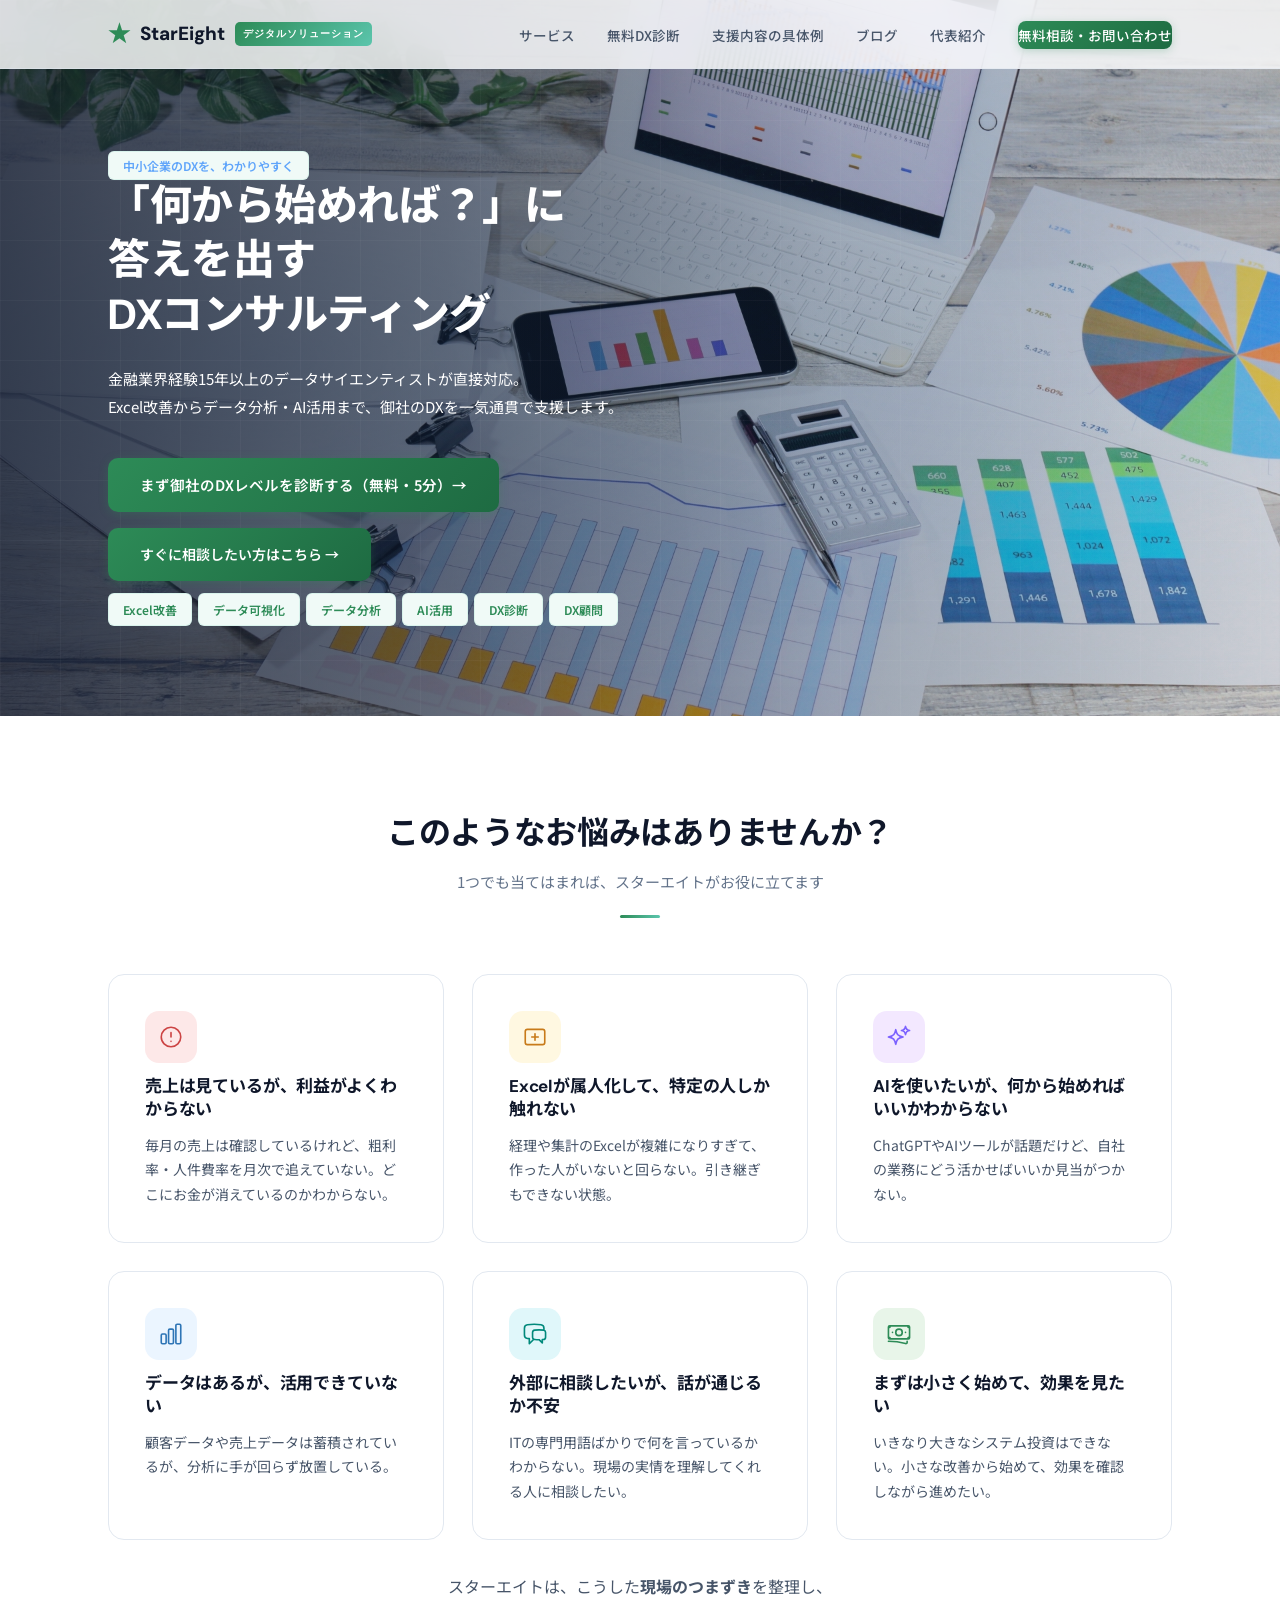
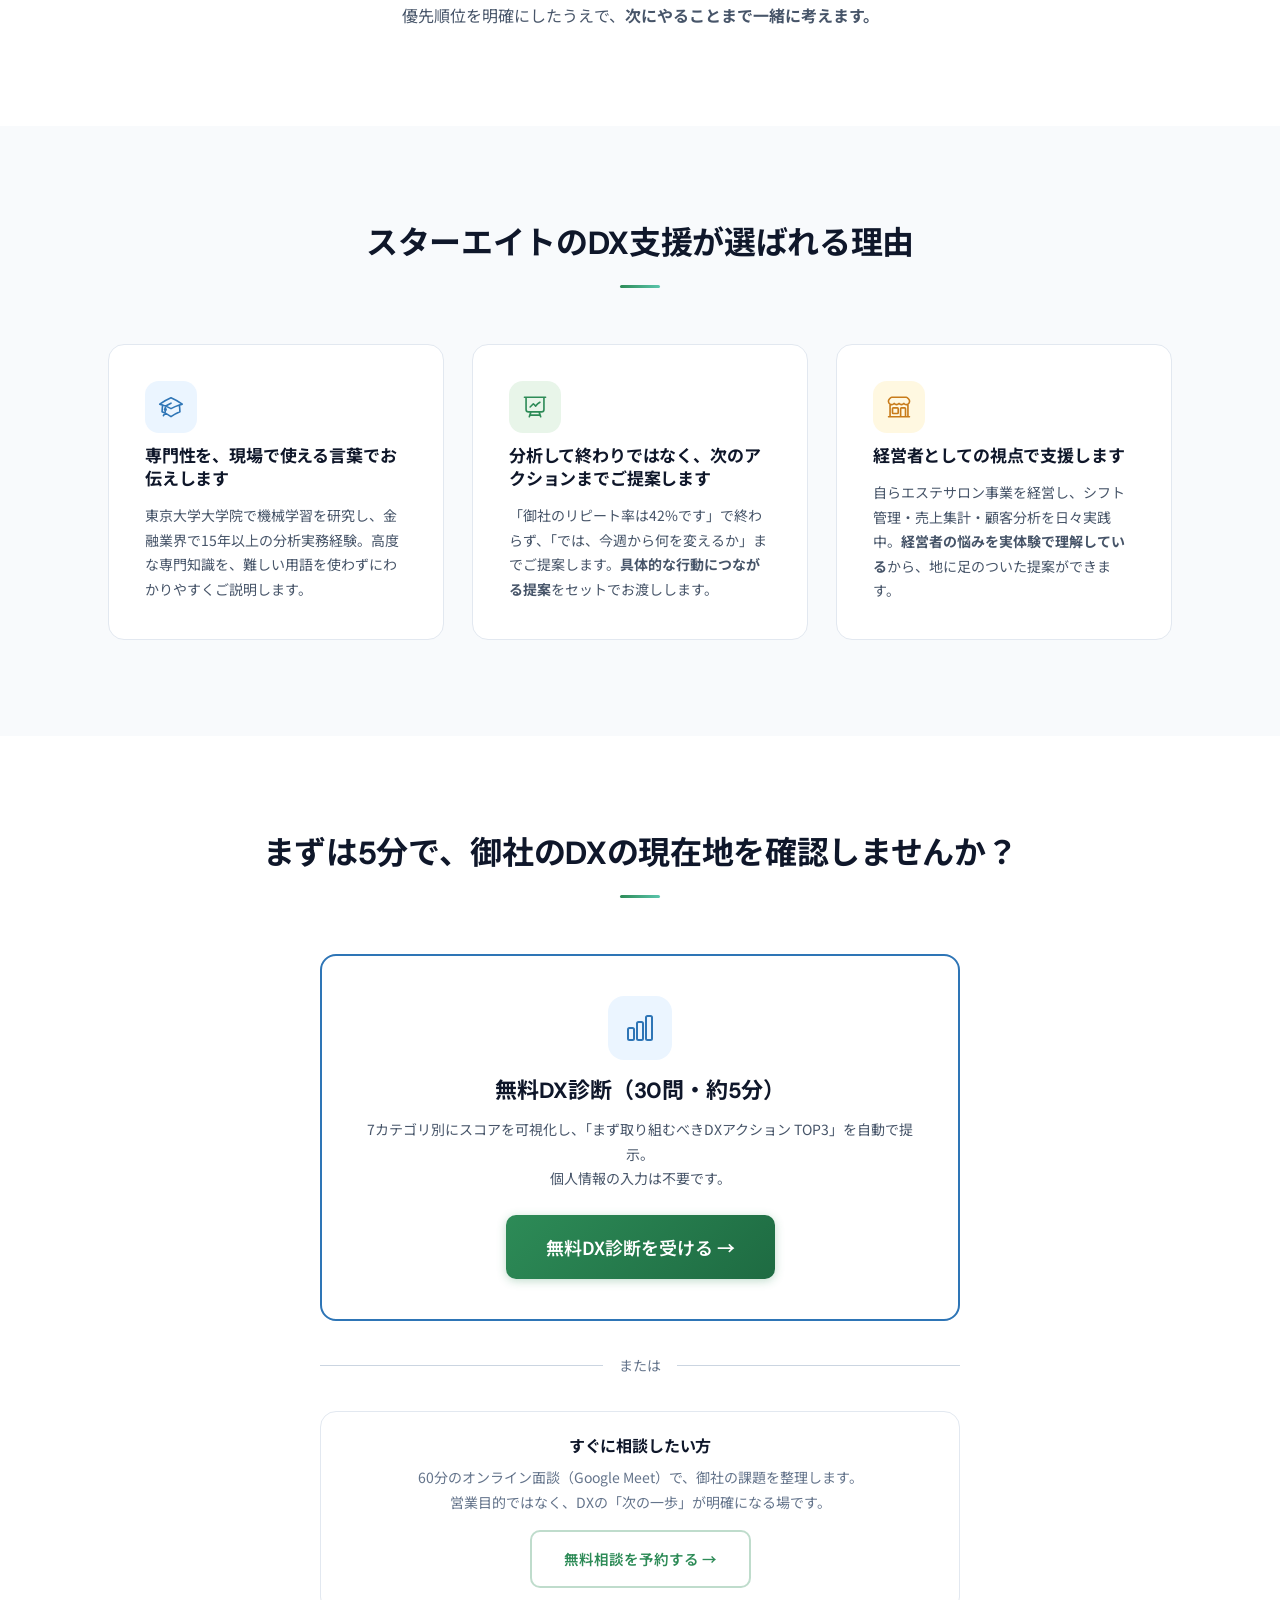
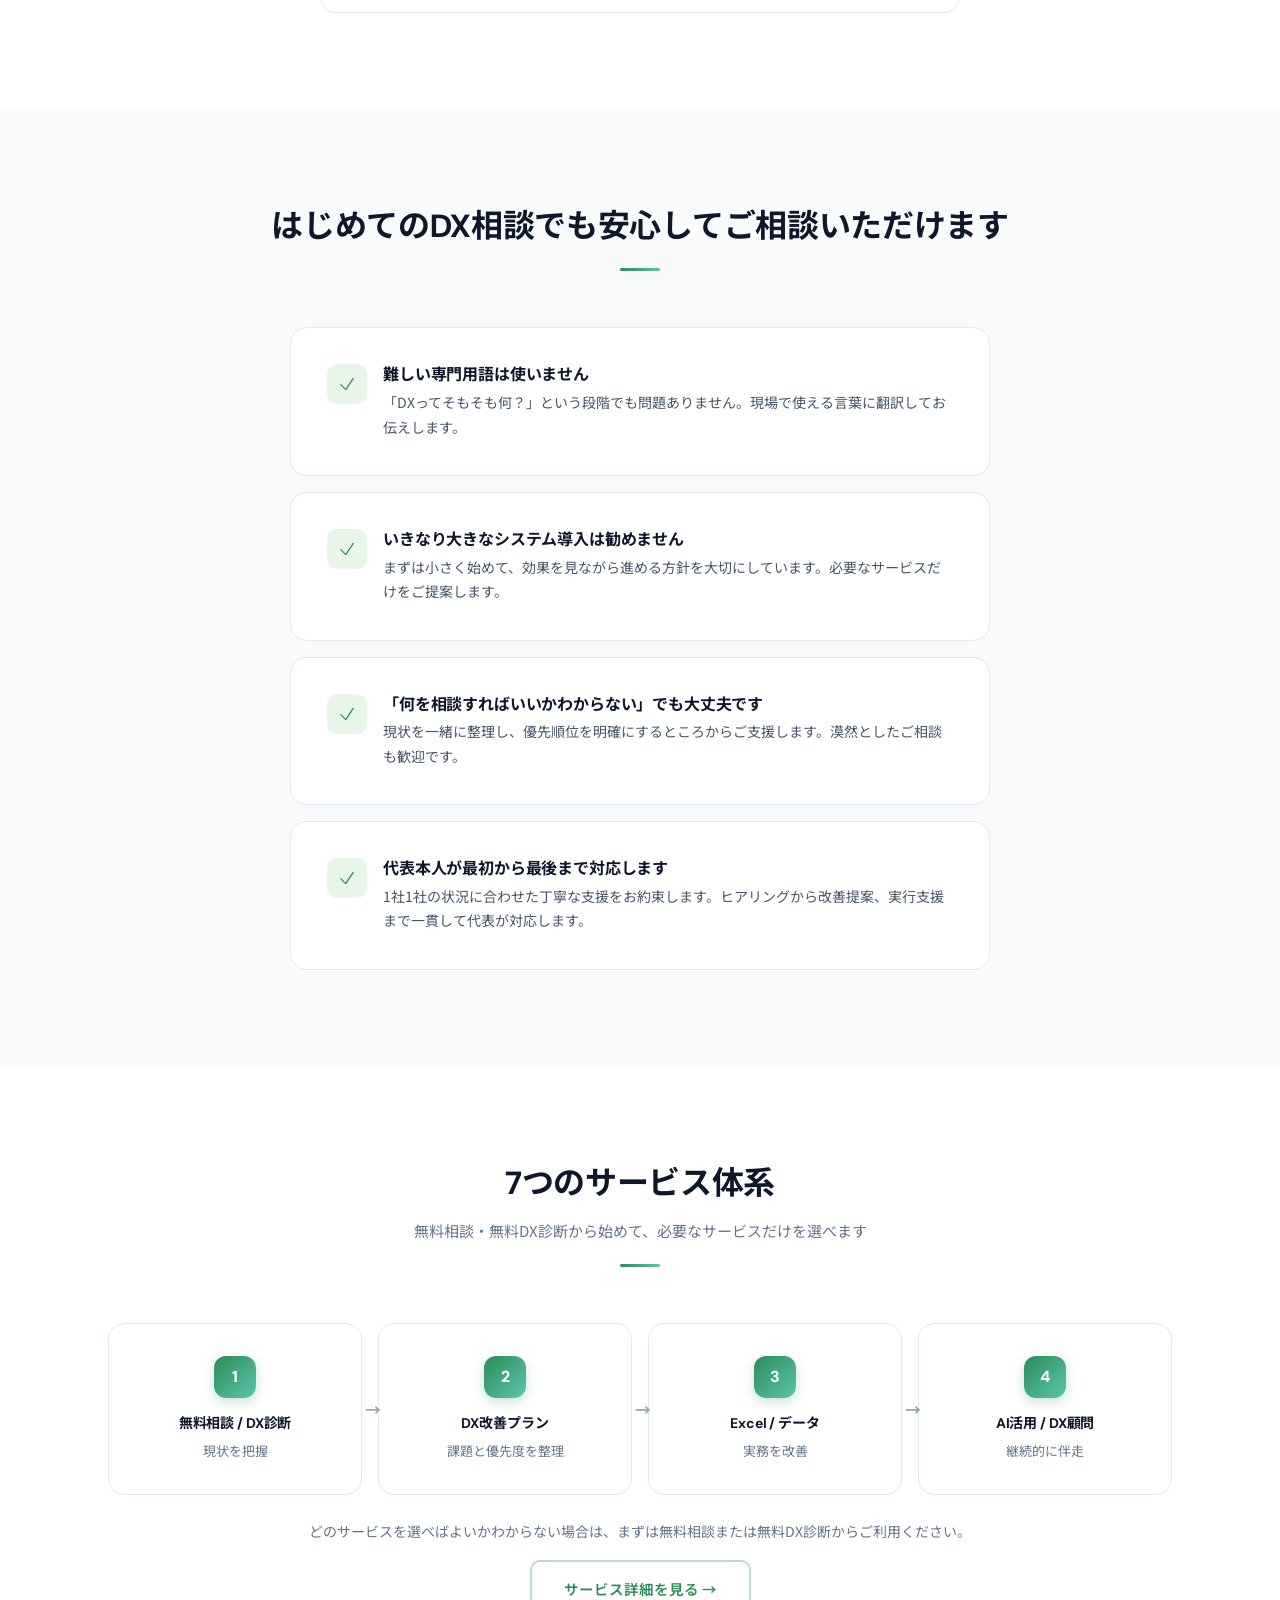
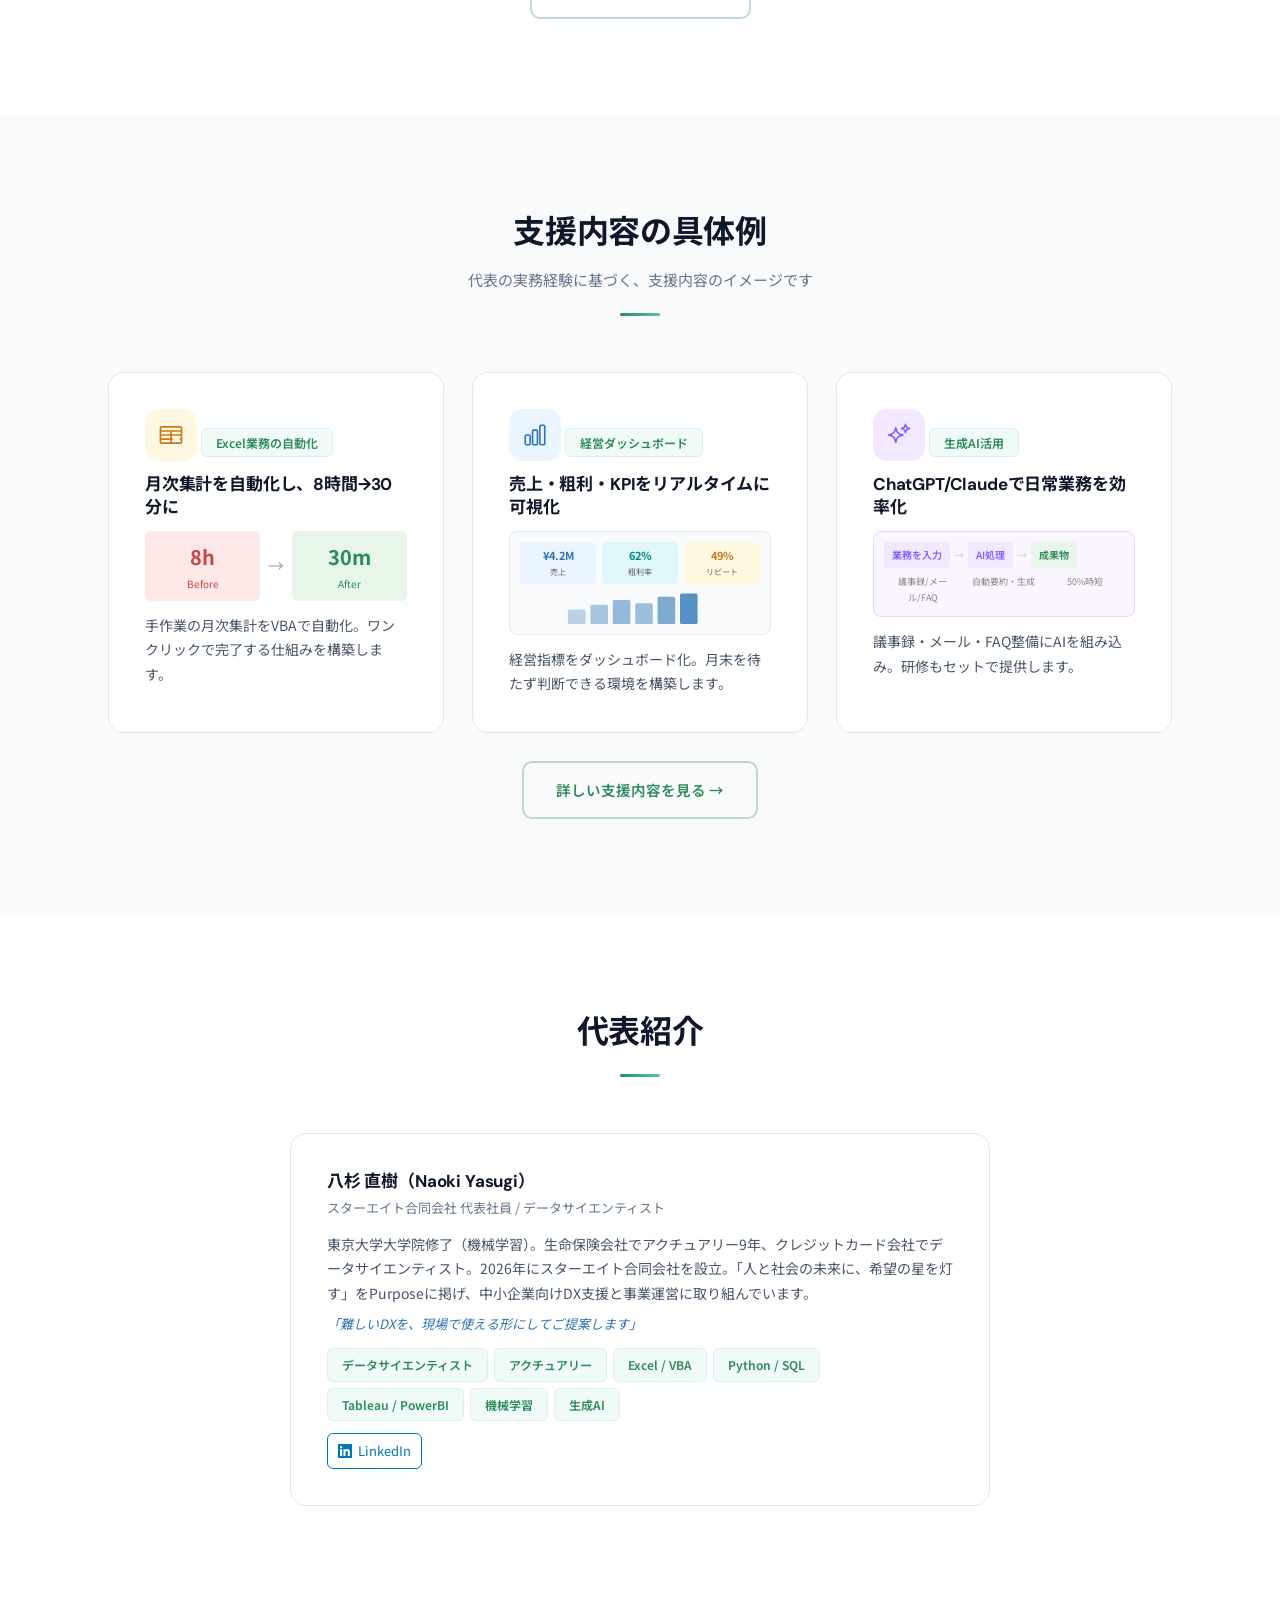
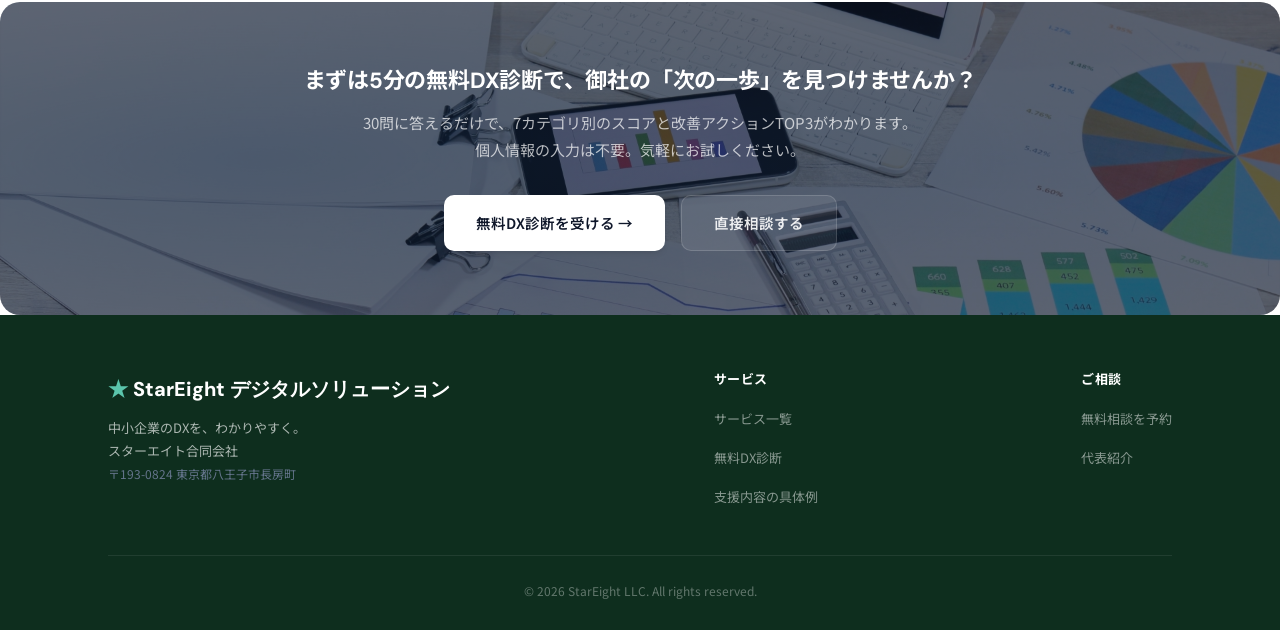
==== commit e7d83cd4: "Update index.html" ====
--- a/index.html
+++ b/index.html
@@ -32,6 +32,7 @@
       <li><a href="services.html">サービス</a></li>
       <li><a href="diagnosis.html">無料DX診断</a></li>
       <li><a href="cases.html">支援内容の具体例</a></li>
+      <li><a href="blog.html">ブログ</a></li>
       <li><a href="about.html">代表紹介</a></li>
       <li><a href="contact.html" class="nav-cta">無料相談・お問い合わせ</a></li>
     </ul>
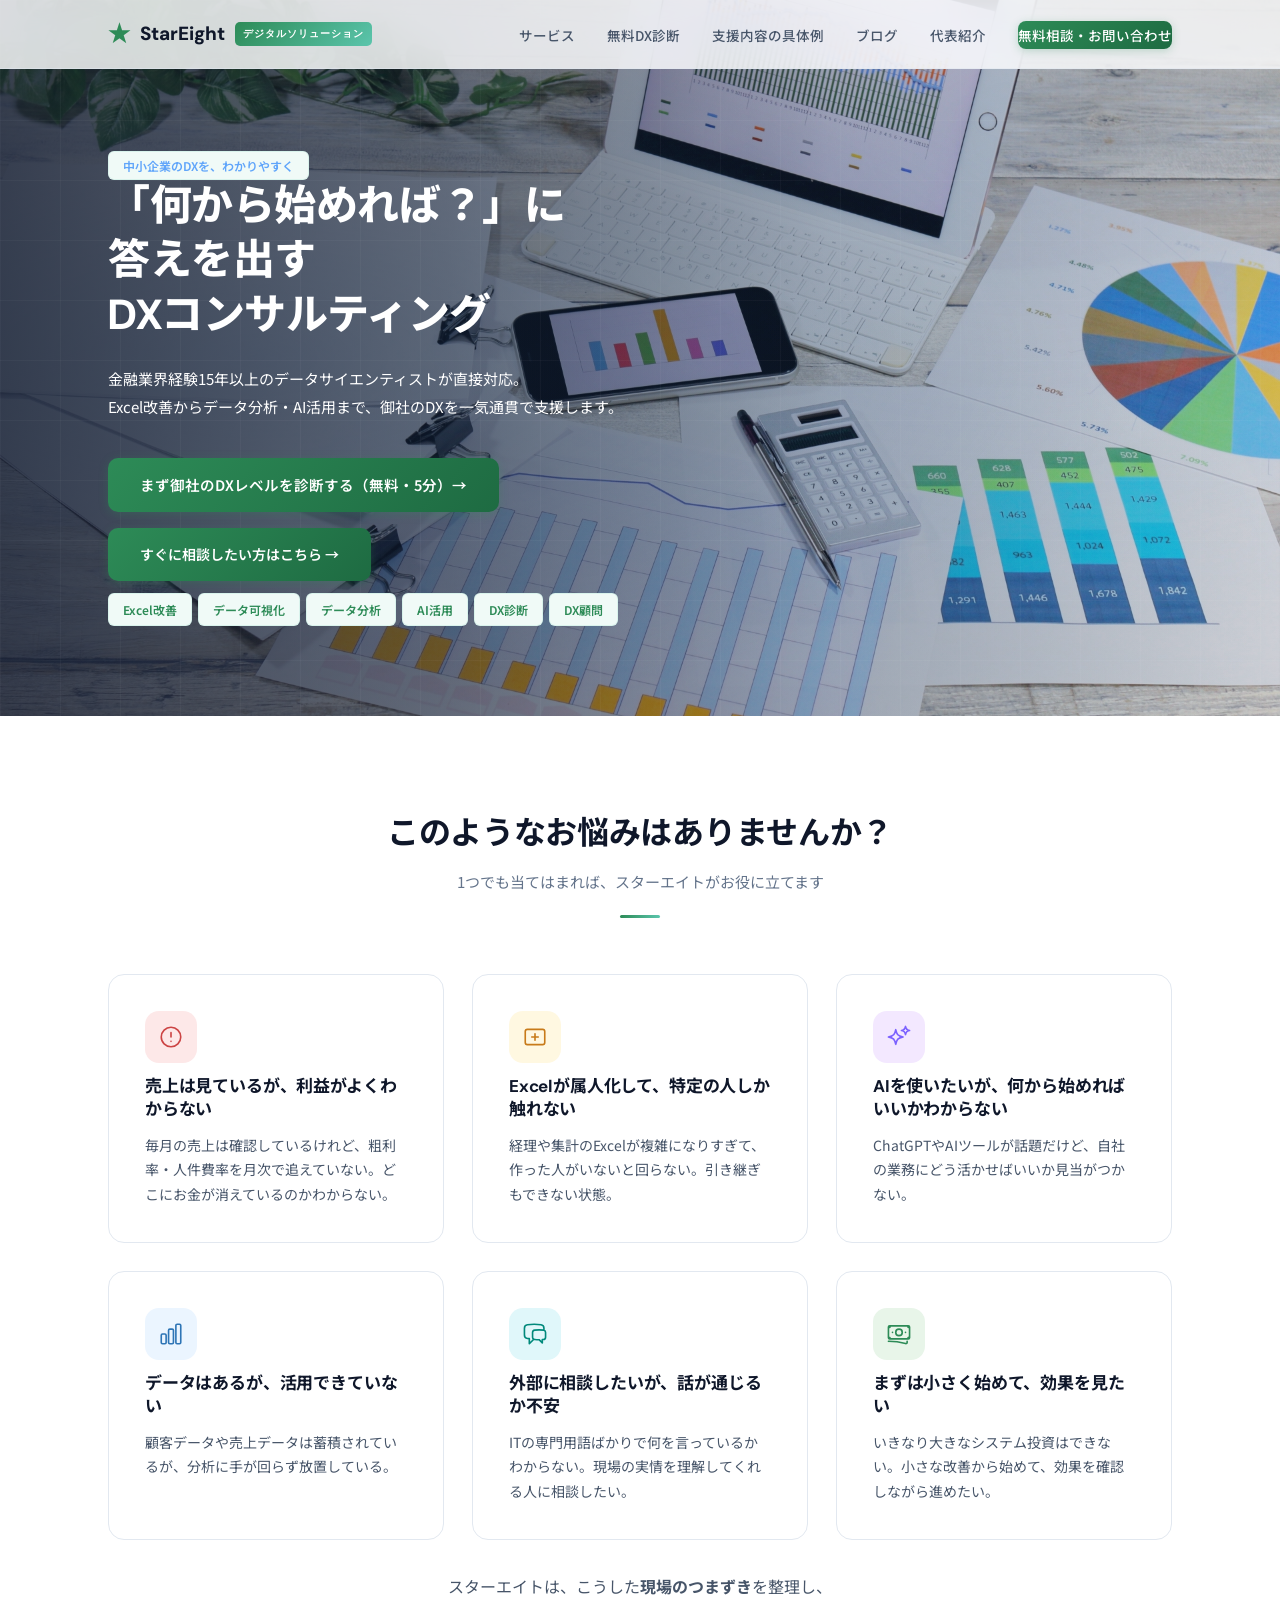
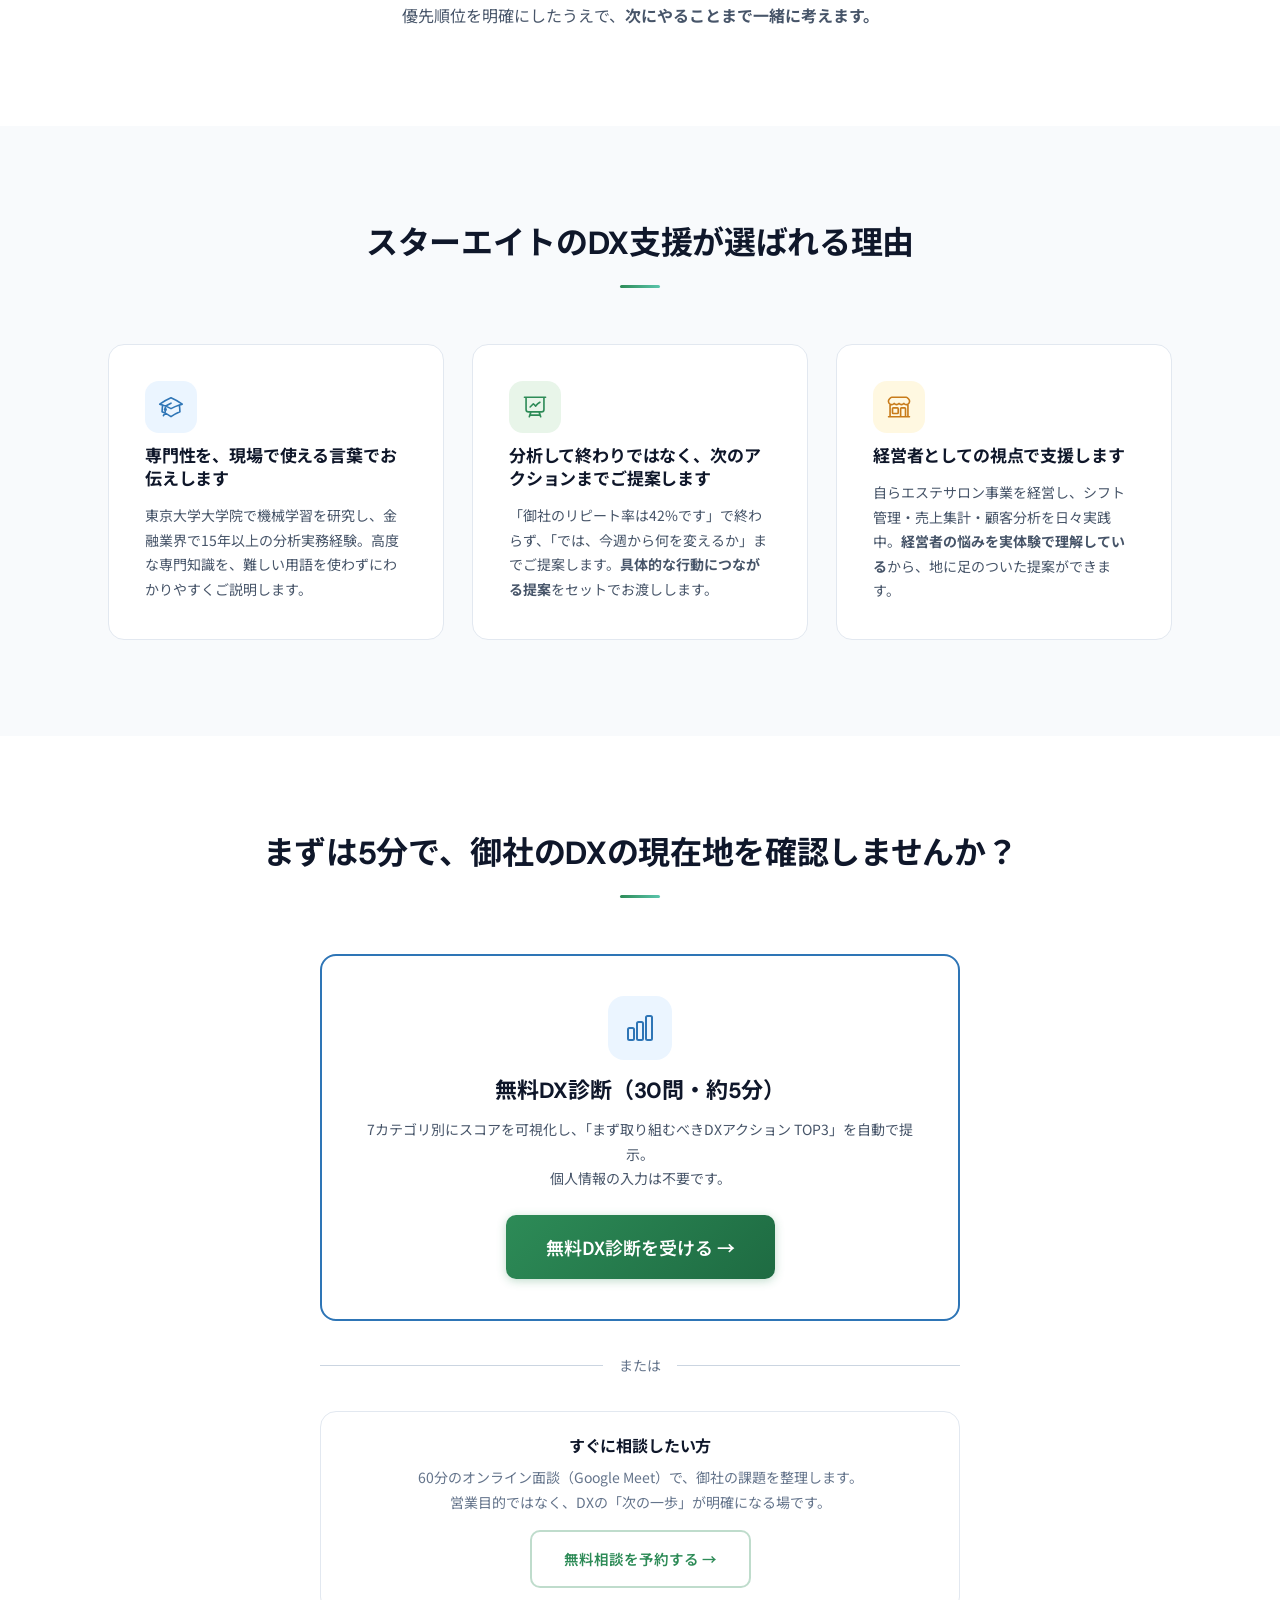
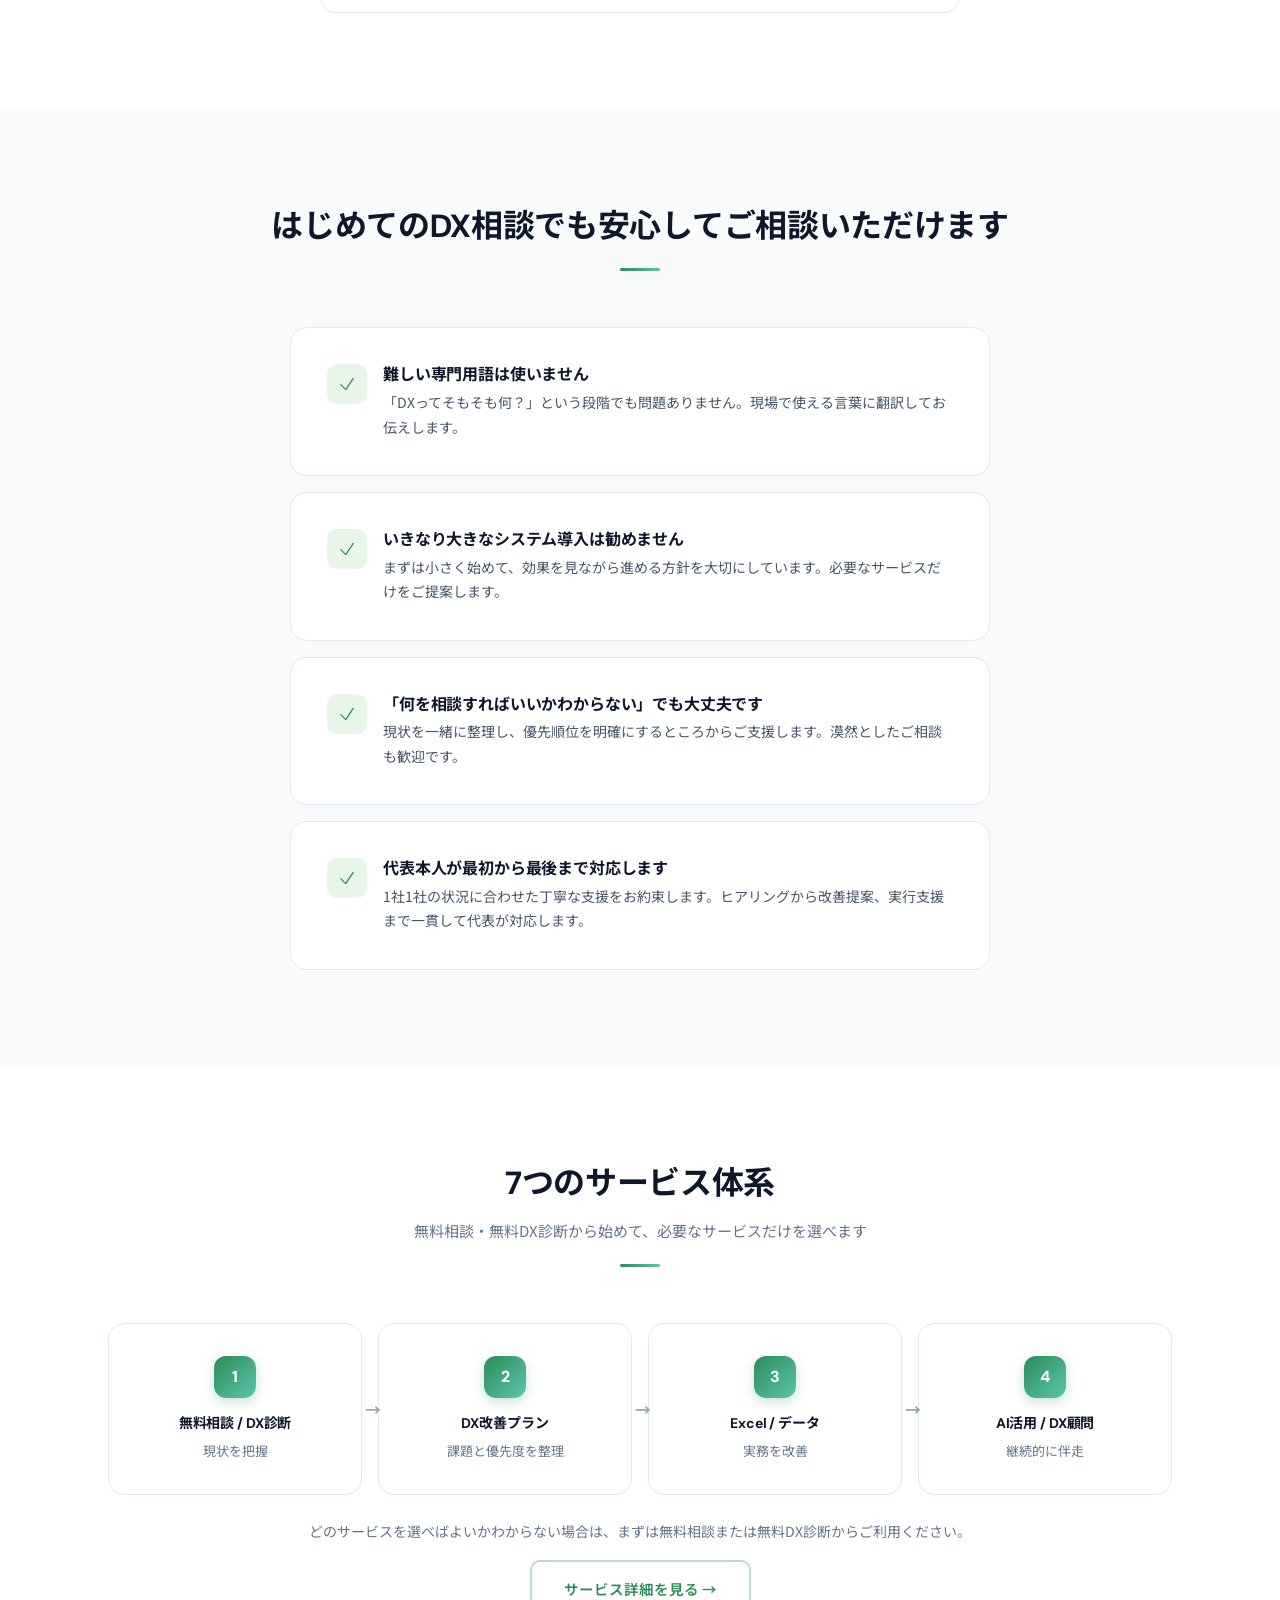
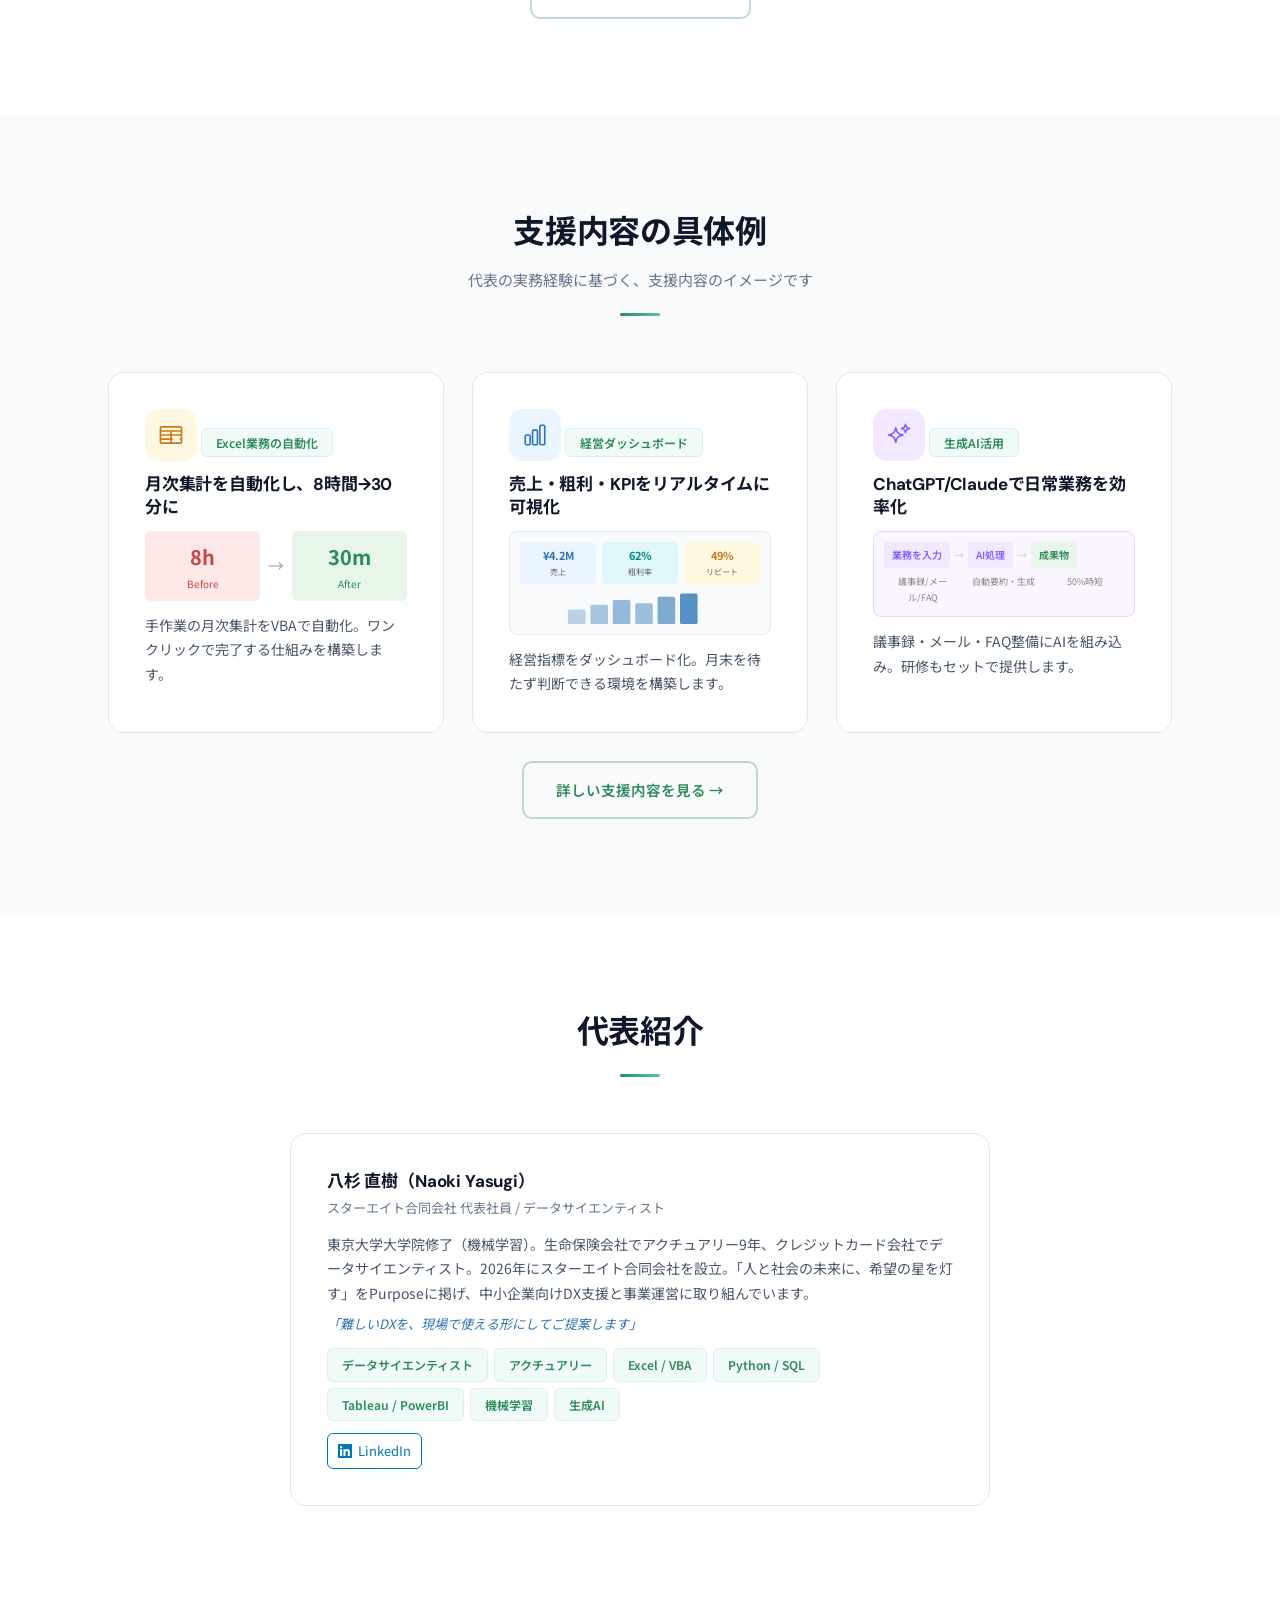
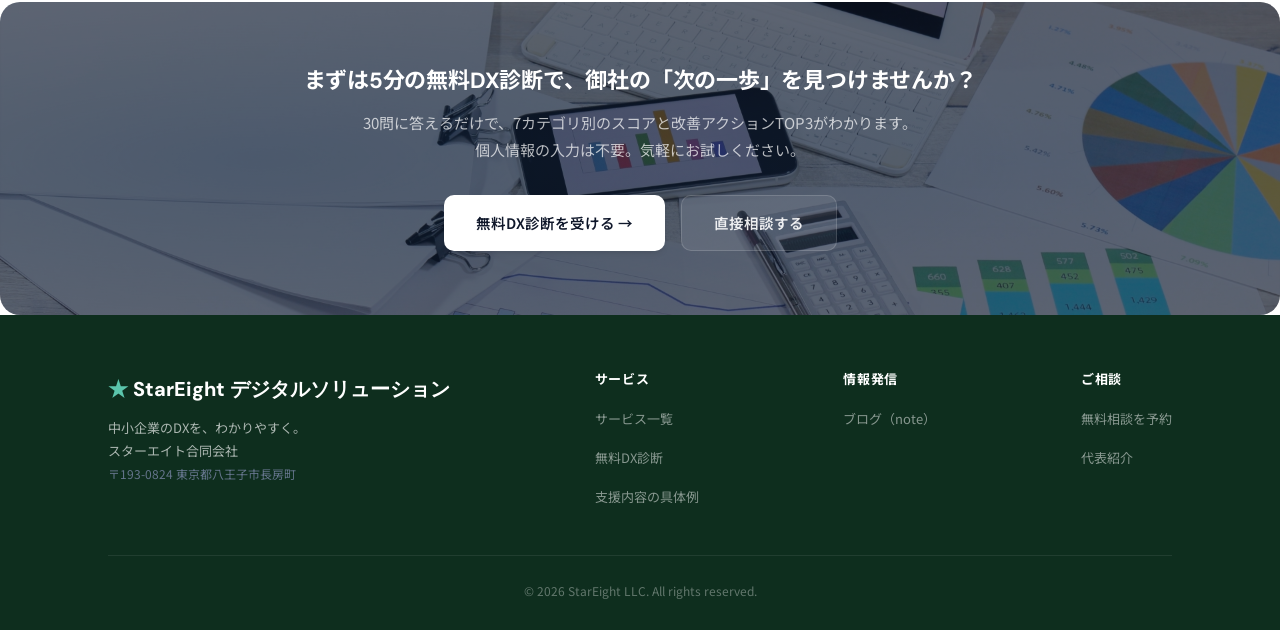
==== commit 347f3ff6: "Update index.html" ====
--- a/index.html
+++ b/index.html
@@ -32,7 +32,7 @@
       <li><a href="services.html">サービス</a></li>
       <li><a href="diagnosis.html">無料DX診断</a></li>
       <li><a href="cases.html">支援内容の具体例</a></li>
-      <li><a href="blog.html">ブログ</a></li>
+      <li><a href="https://note.com/star_eight_llc" target="_blank" rel="noopener noreferrer">ブログ</a></li>
       <li><a href="about.html">代表紹介</a></li>
       <li><a href="contact.html" class="nav-cta">無料相談・お問い合わせ</a></li>
     </ul>
@@ -341,6 +341,7 @@
     <div class="footer-inner">
       <div class="footer-brand"><div class="footer-logo"><span class="star">★</span> StarEight デジタルソリューション</div><p>中小企業のDXを、わかりやすく。<br>スターエイト合同会社</p><p style="font-size:12px;color:var(--gray-500);">〒193-0824 東京都八王子市長房町</p></div>
       <div class="footer-links"><h4>サービス</h4><ul><li><a href="services.html">サービス一覧</a></li><li><a href="diagnosis.html">無料DX診断</a></li><li><a href="cases.html">支援内容の具体例</a></li></ul></div>
+      <div class="footer-links"><h4>情報発信</h4><ul><li><a href="https://note.com/star_eight_llc" target="_blank" rel="noopener noreferrer">ブログ（note）</a></li></ul></div>
       <div class="footer-links"><h4>ご相談</h4><ul><li><a href="contact.html">無料相談を予約</a></li><li><a href="about.html">代表紹介</a></li></ul></div>
     </div>
     <div class="footer-bottom">&copy; 2026 StarEight LLC. All rights reserved.</div>
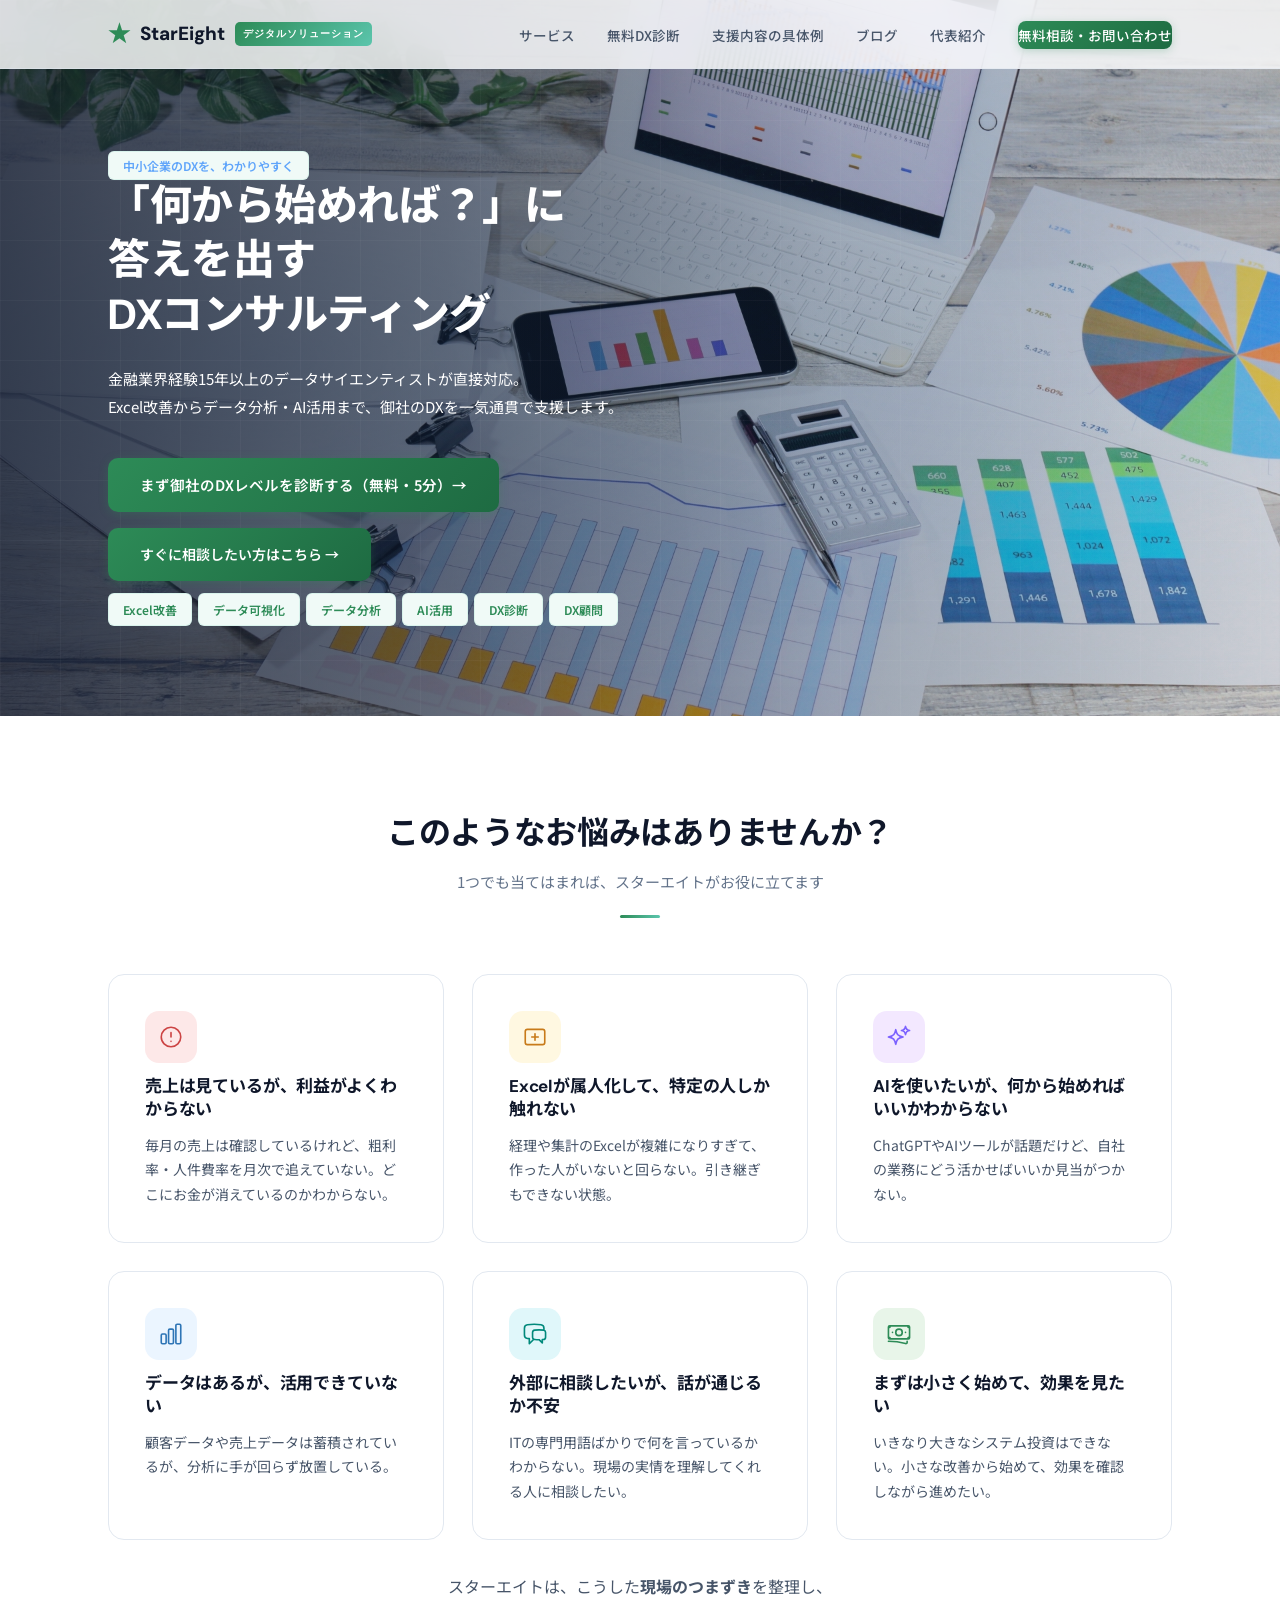
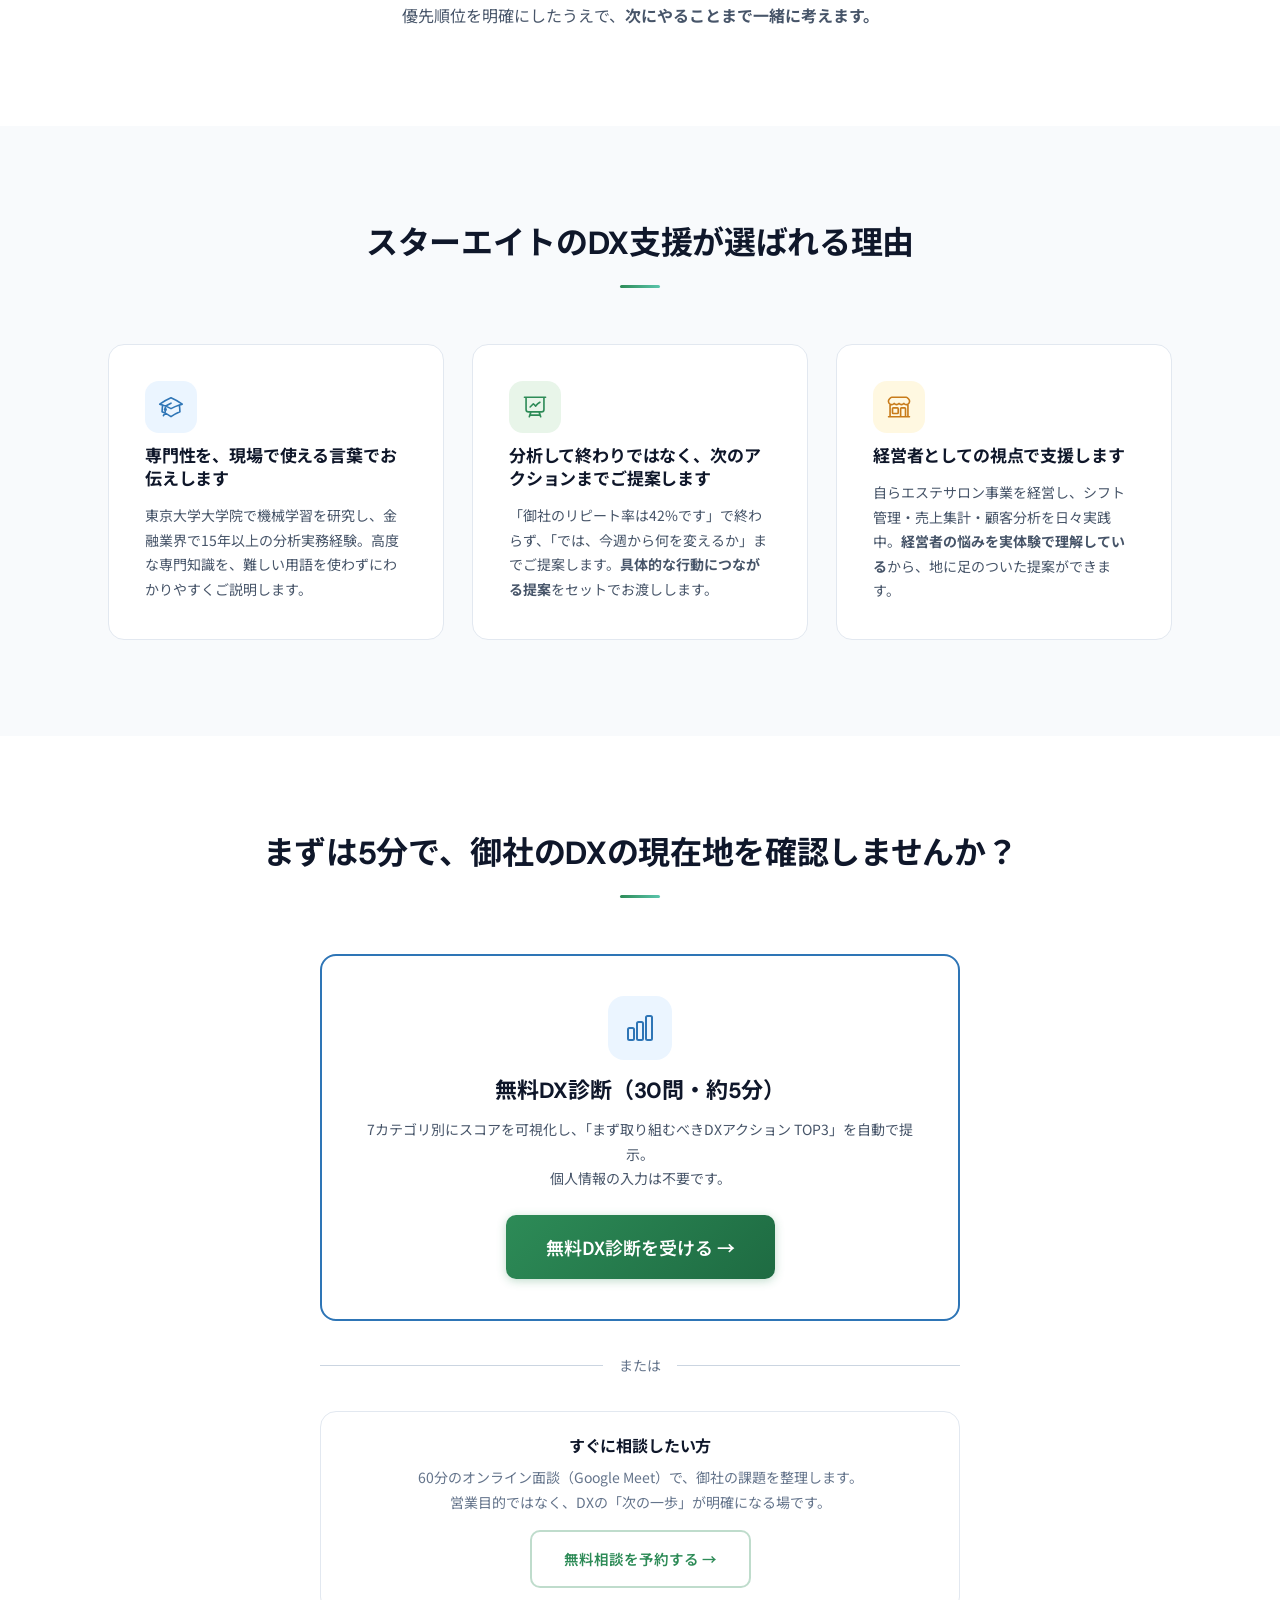
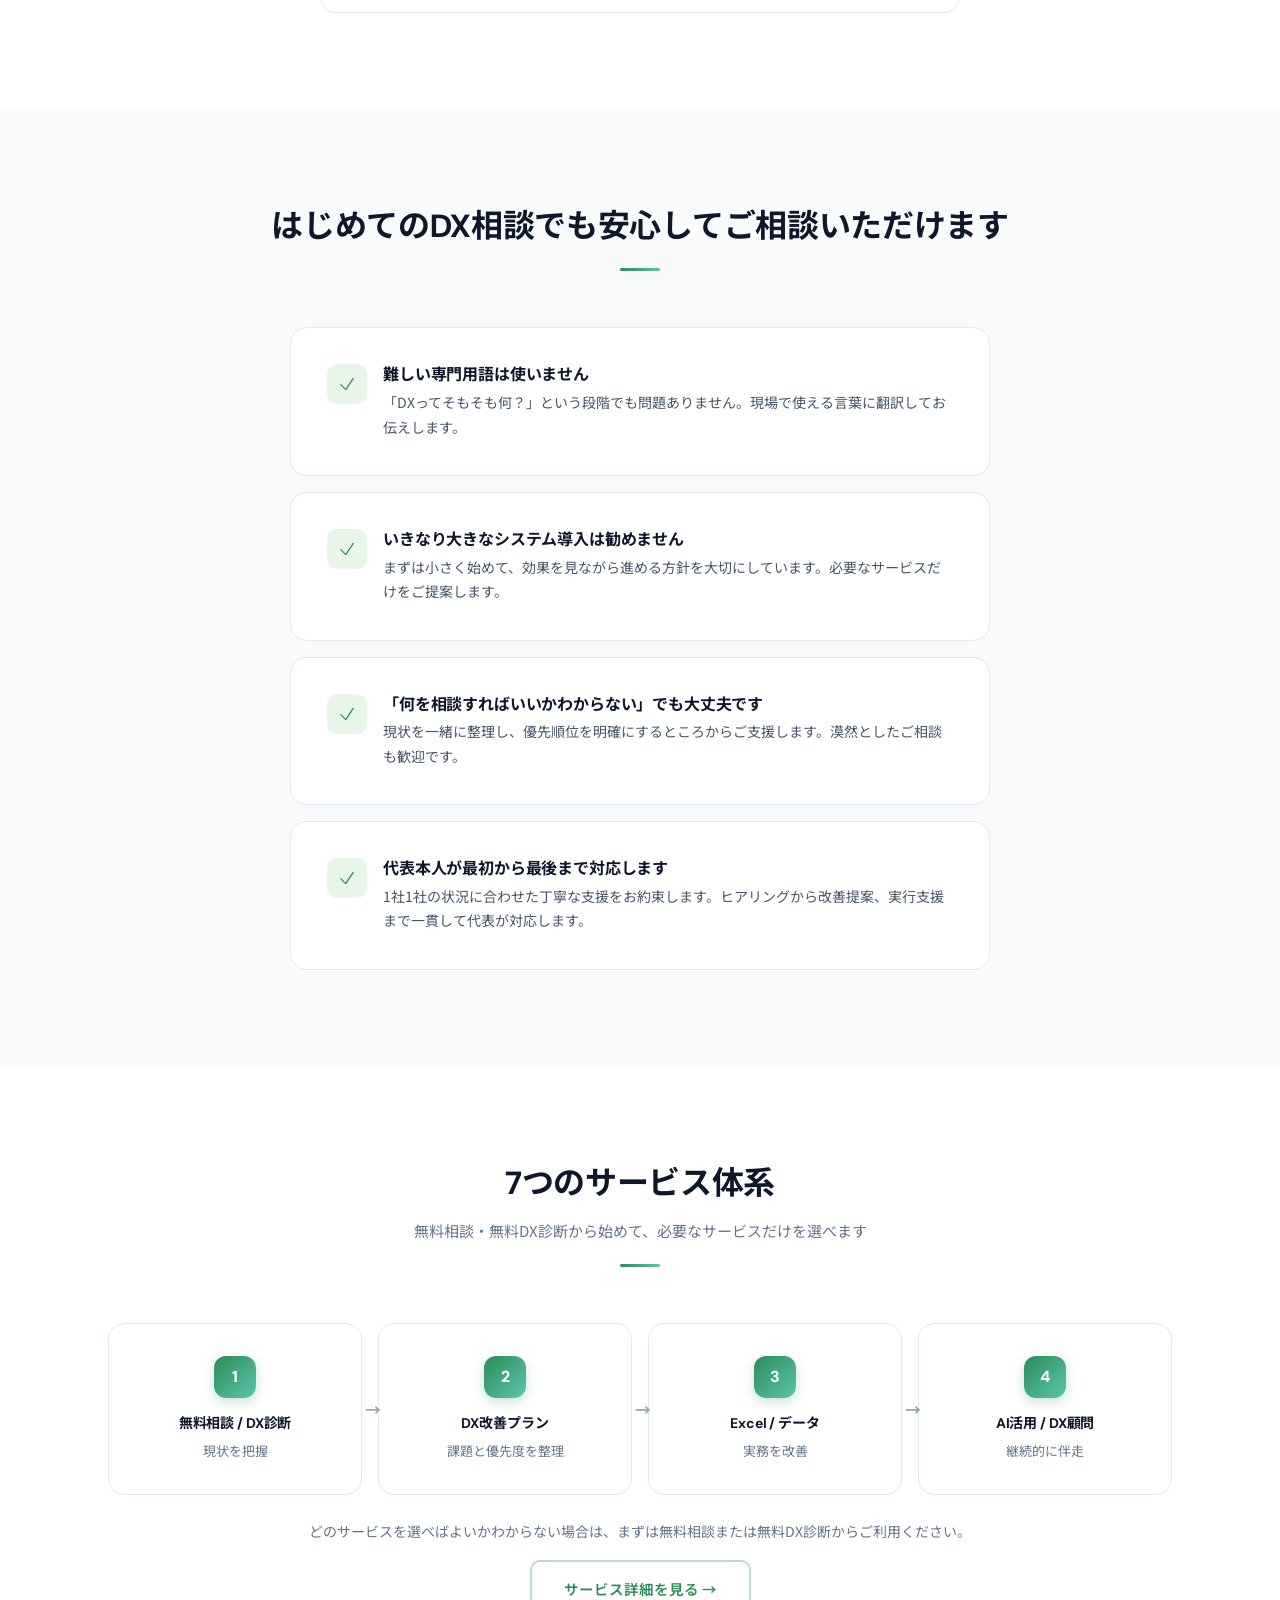
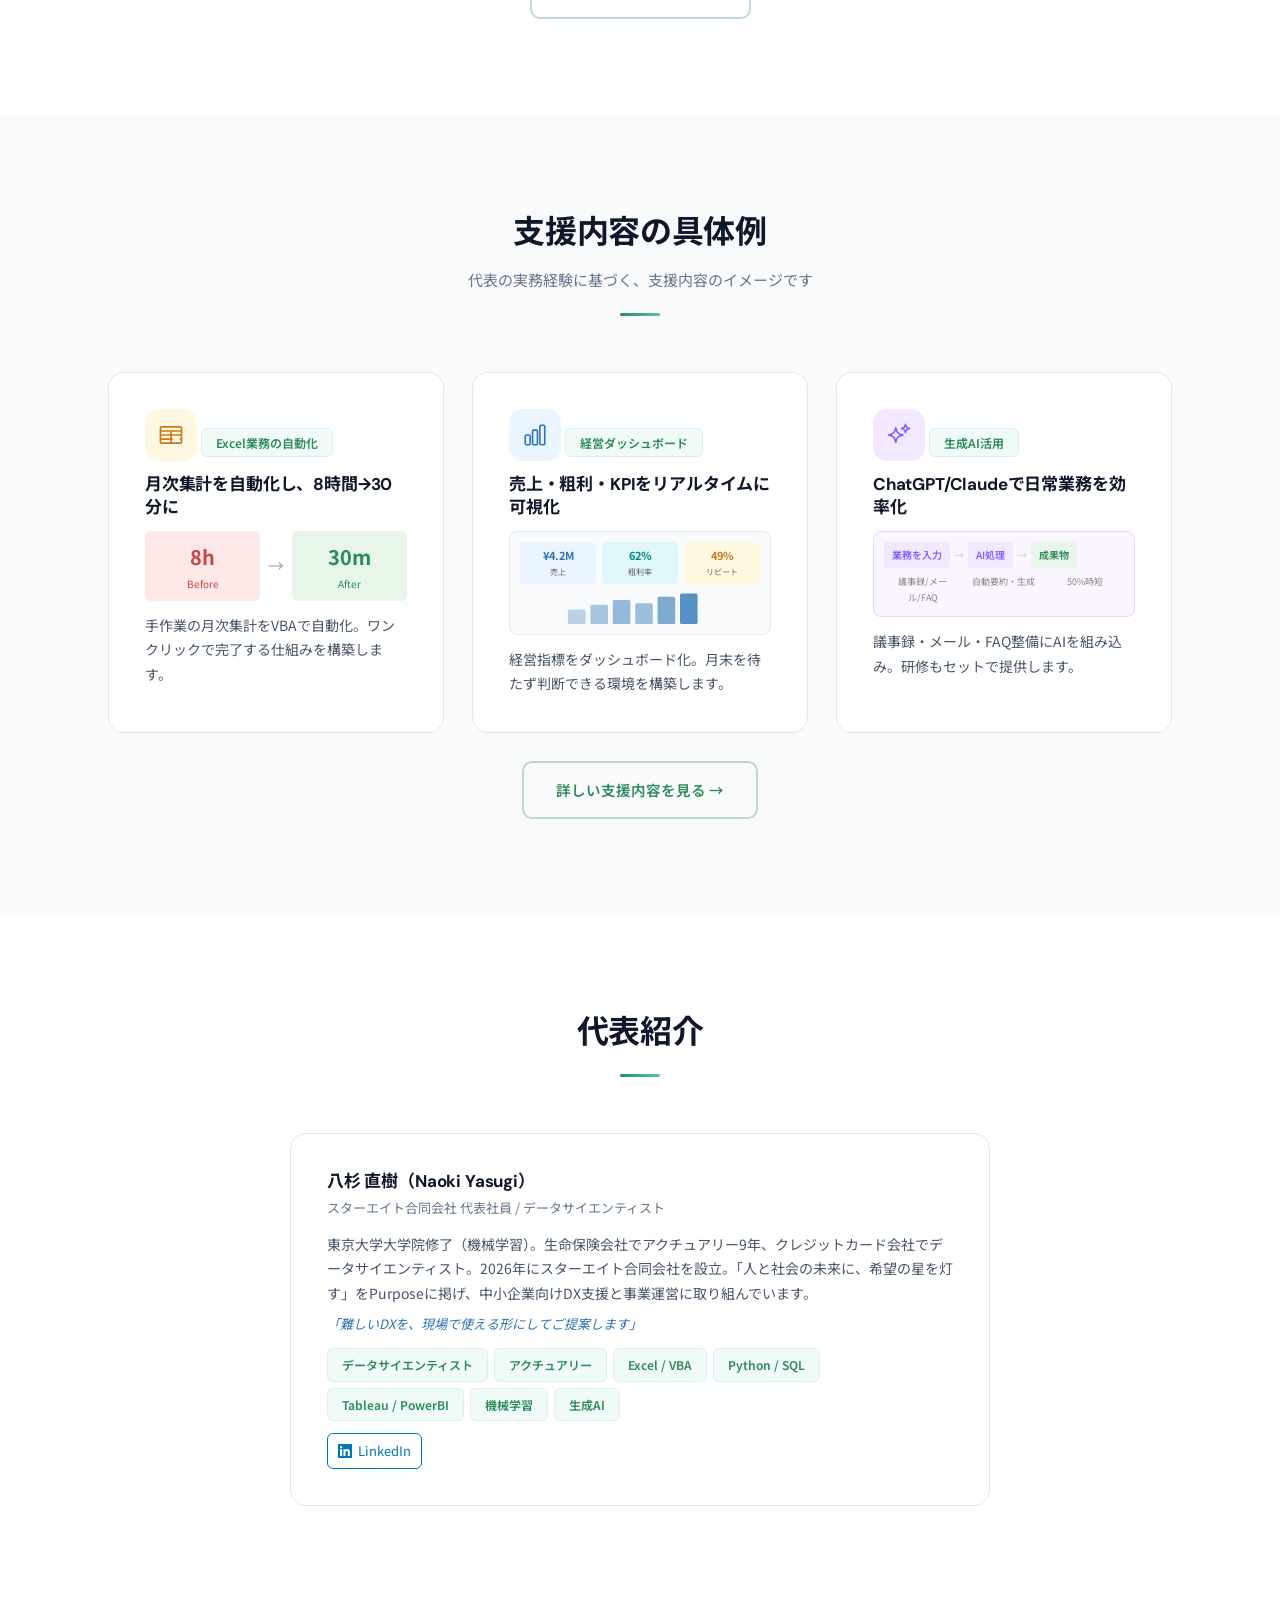
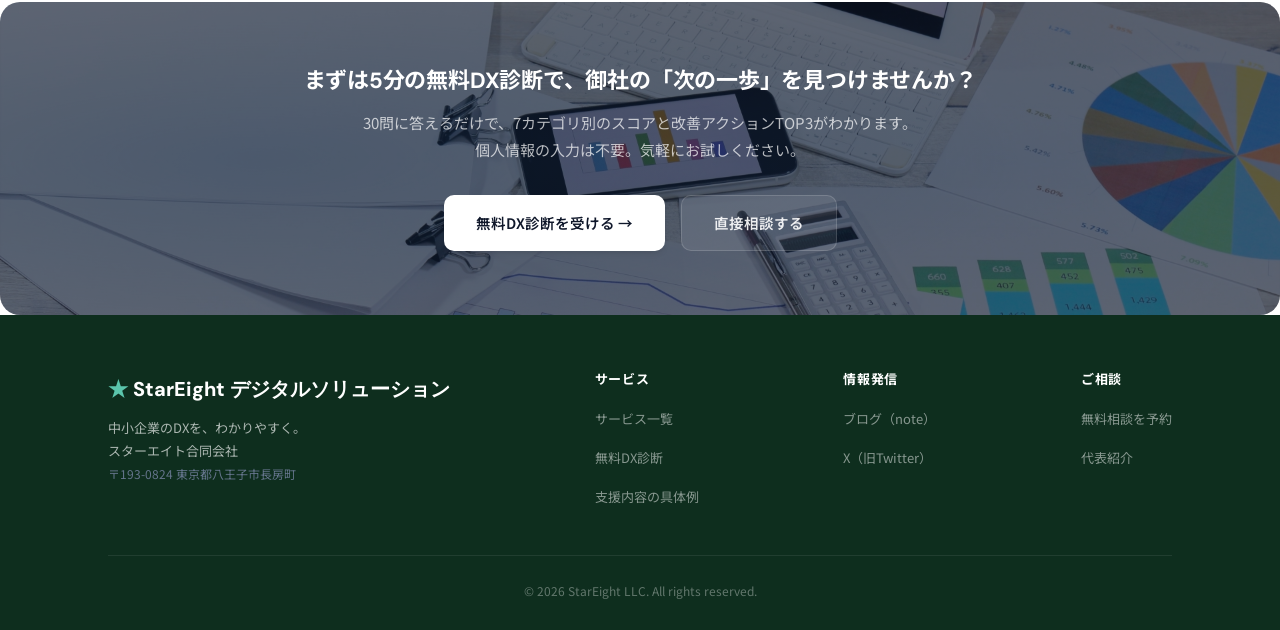
==== commit a1f5aa93: "Update index.html" ====
--- a/index.html
+++ b/index.html
@@ -341,7 +341,7 @@
     <div class="footer-inner">
       <div class="footer-brand"><div class="footer-logo"><span class="star">★</span> StarEight デジタルソリューション</div><p>中小企業のDXを、わかりやすく。<br>スターエイト合同会社</p><p style="font-size:12px;color:var(--gray-500);">〒193-0824 東京都八王子市長房町</p></div>
       <div class="footer-links"><h4>サービス</h4><ul><li><a href="services.html">サービス一覧</a></li><li><a href="diagnosis.html">無料DX診断</a></li><li><a href="cases.html">支援内容の具体例</a></li></ul></div>
-      <div class="footer-links"><h4>情報発信</h4><ul><li><a href="https://note.com/star_eight_llc" target="_blank" rel="noopener noreferrer">ブログ（note）</a></li></ul></div>
+      <div class="footer-links"><h4>情報発信</h4><ul><li><a href="https://note.com/star_eight_llc" target="_blank" rel="noopener noreferrer">ブログ（note）</a></li><li><a href="https://x.com/star_eight_0105" target="_blank" rel="noopener noreferrer">X（旧Twitter）</a></li></ul></div>
       <div class="footer-links"><h4>ご相談</h4><ul><li><a href="contact.html">無料相談を予約</a></li><li><a href="about.html">代表紹介</a></li></ul></div>
     </div>
     <div class="footer-bottom">&copy; 2026 StarEight LLC. All rights reserved.</div>
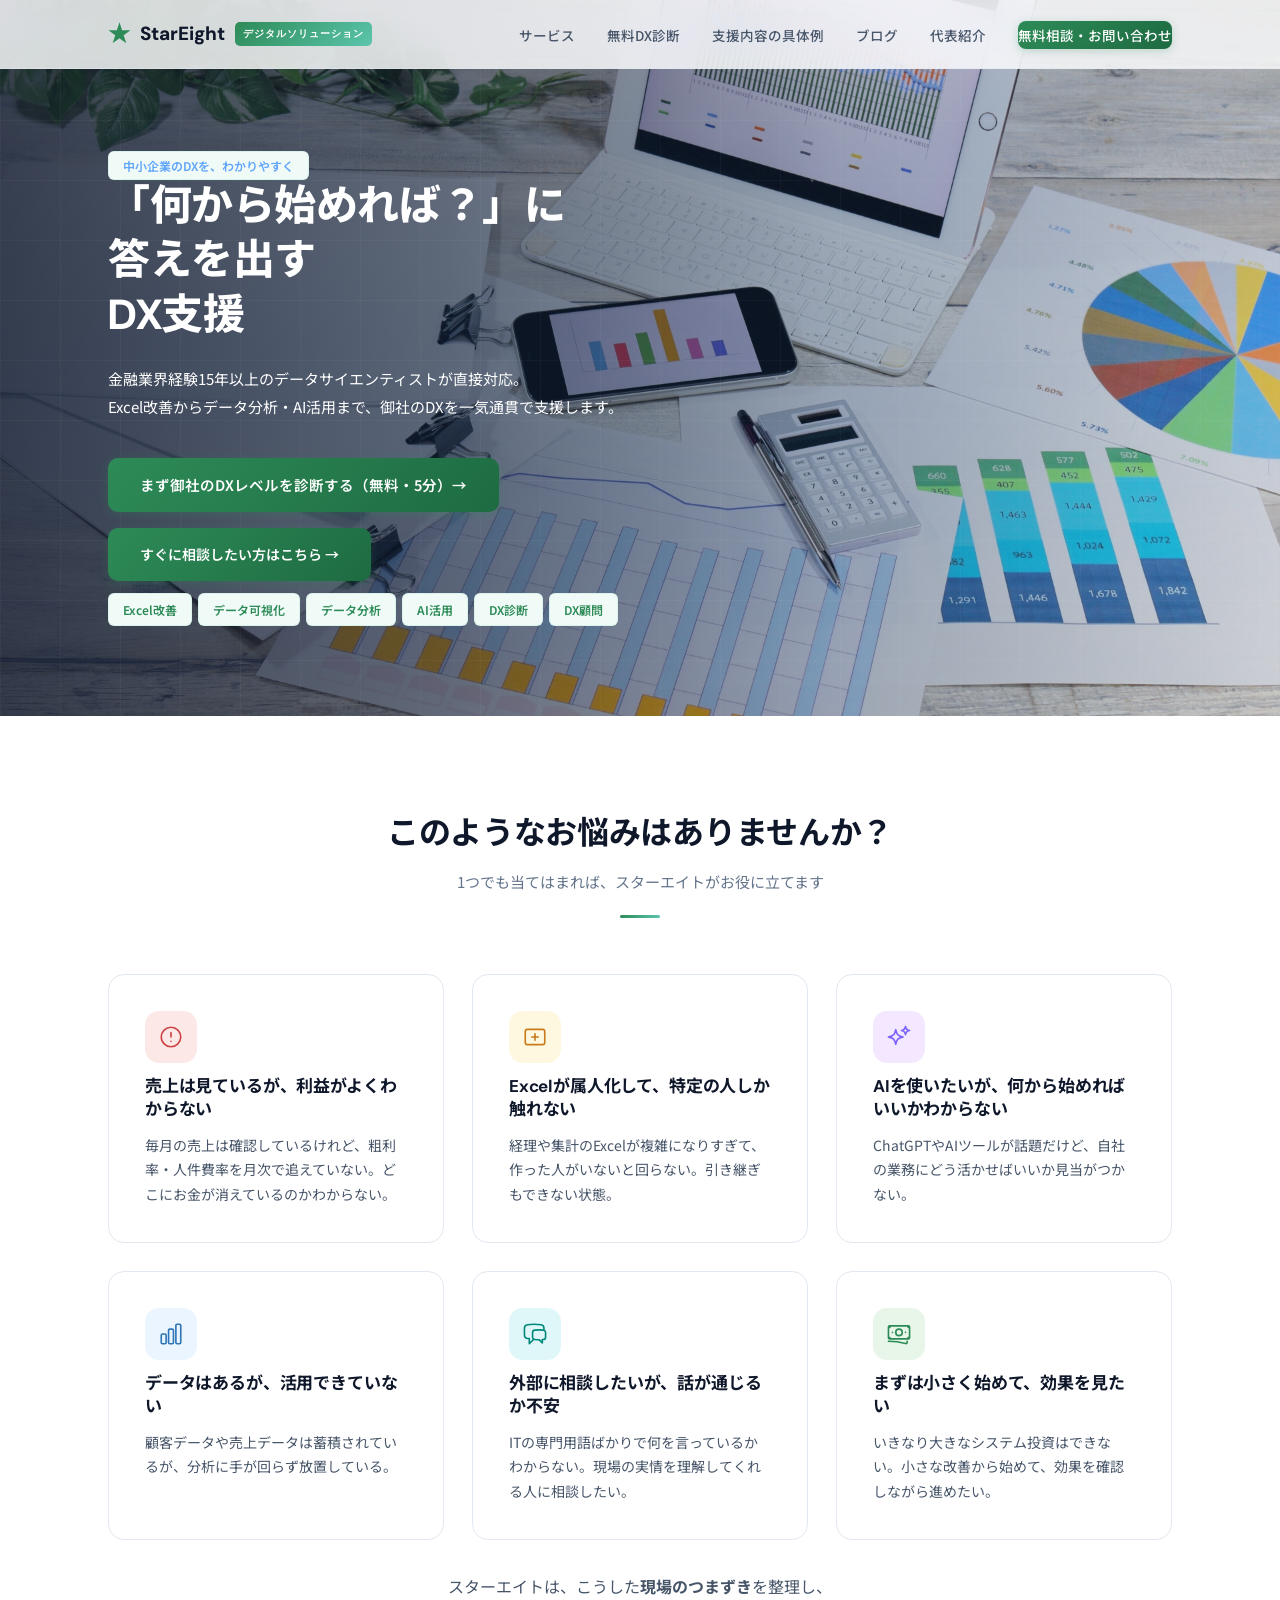
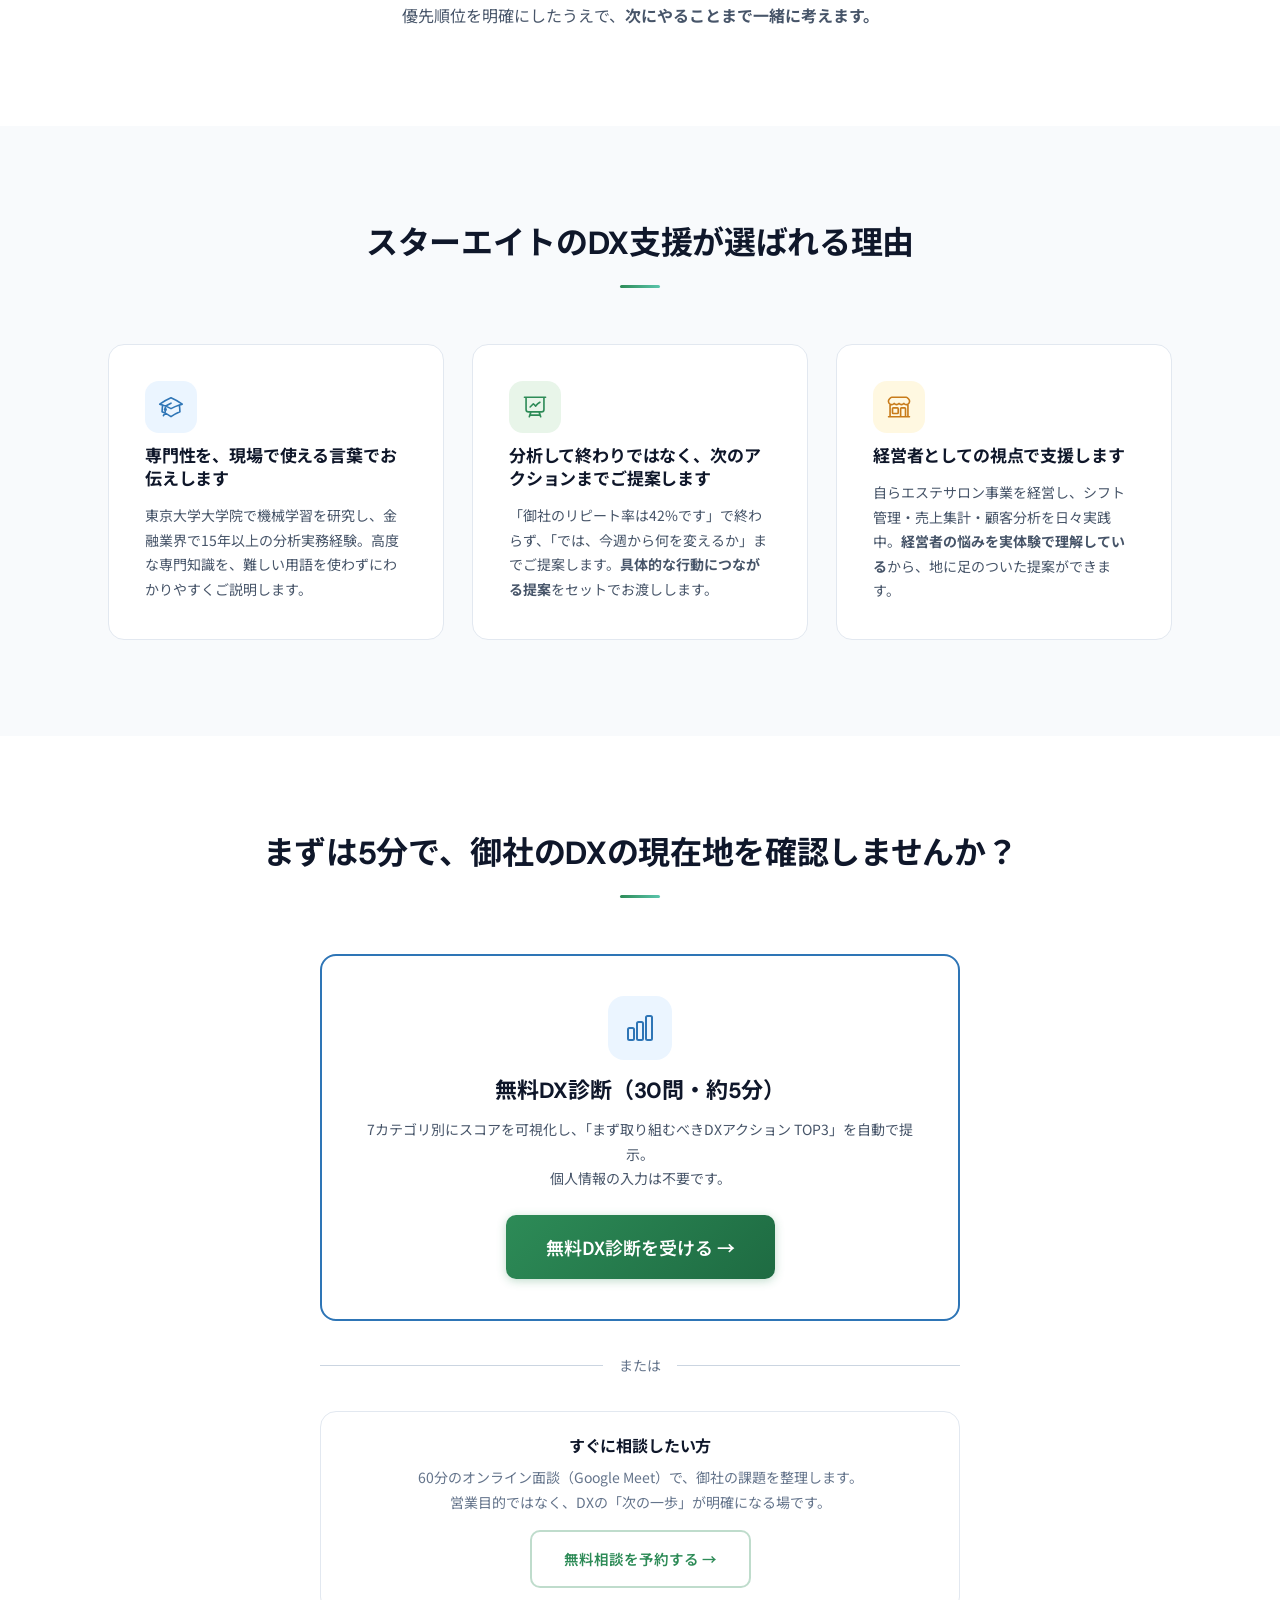
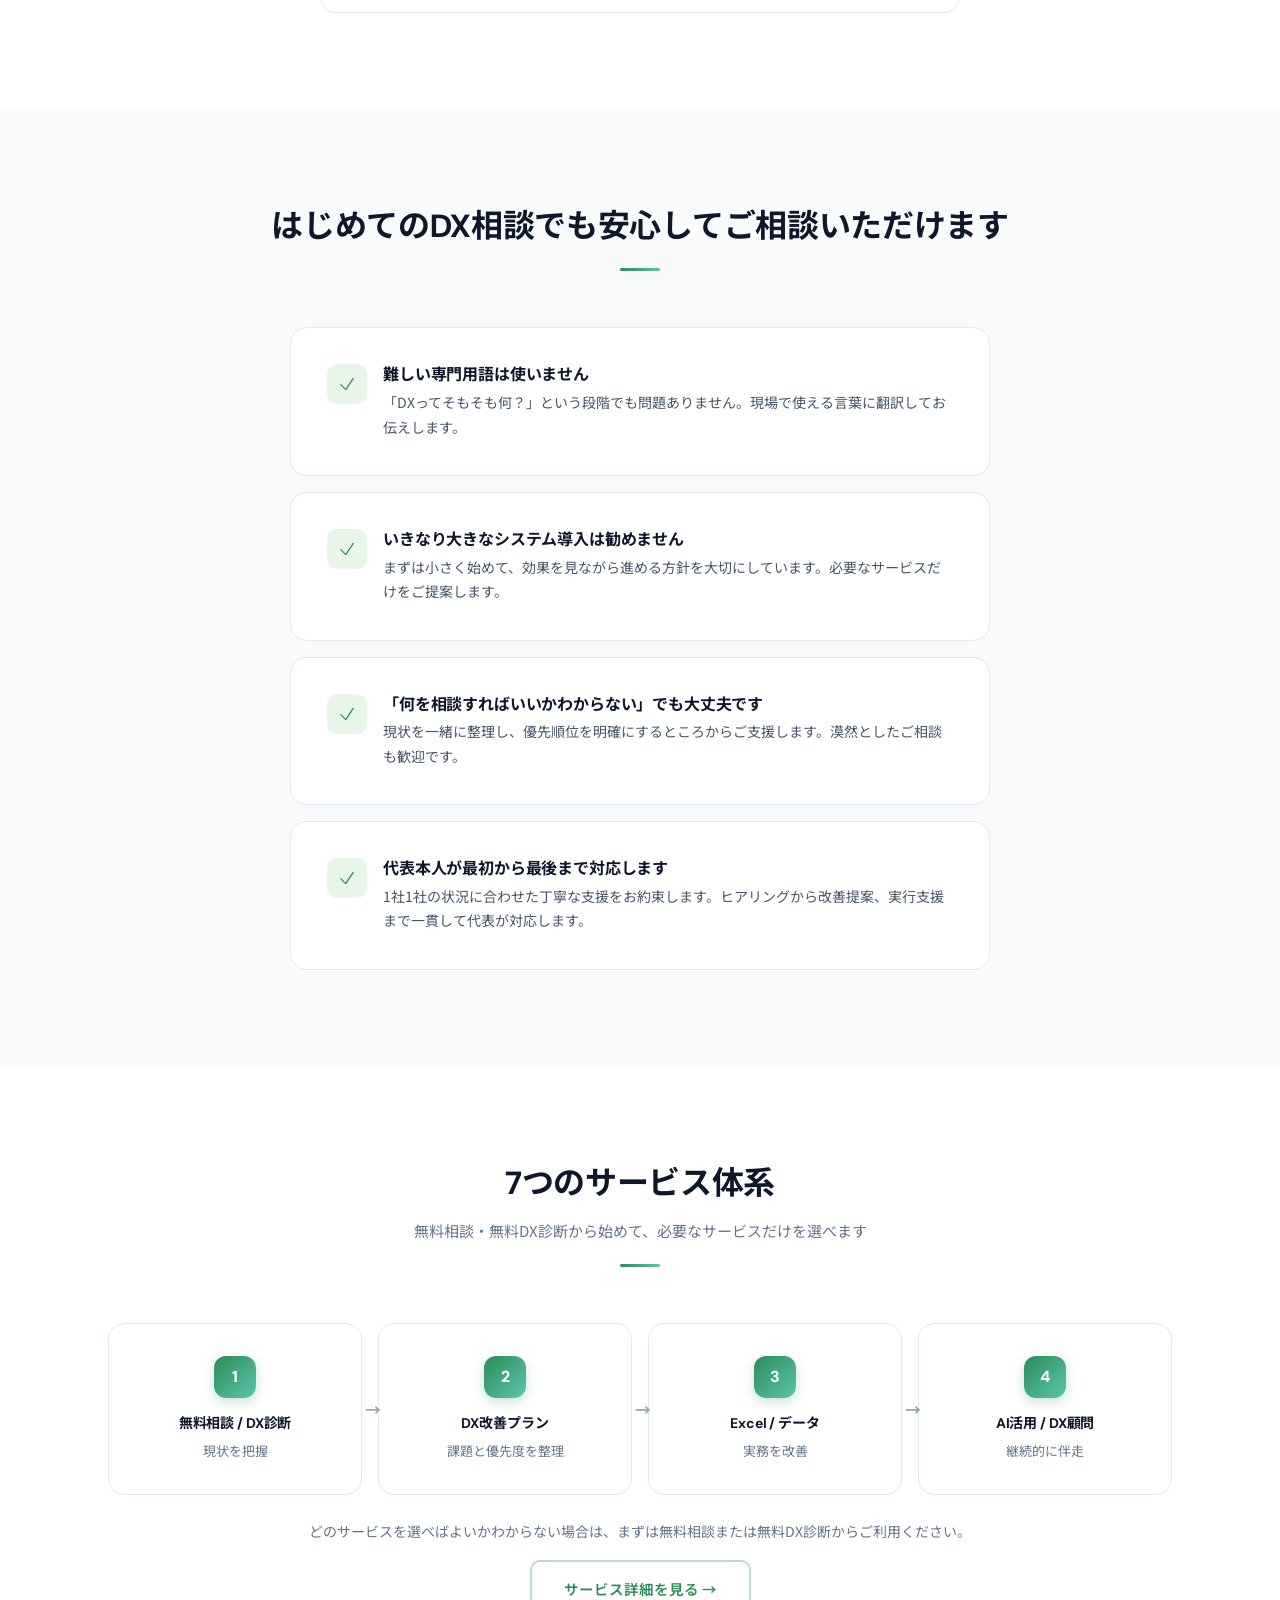
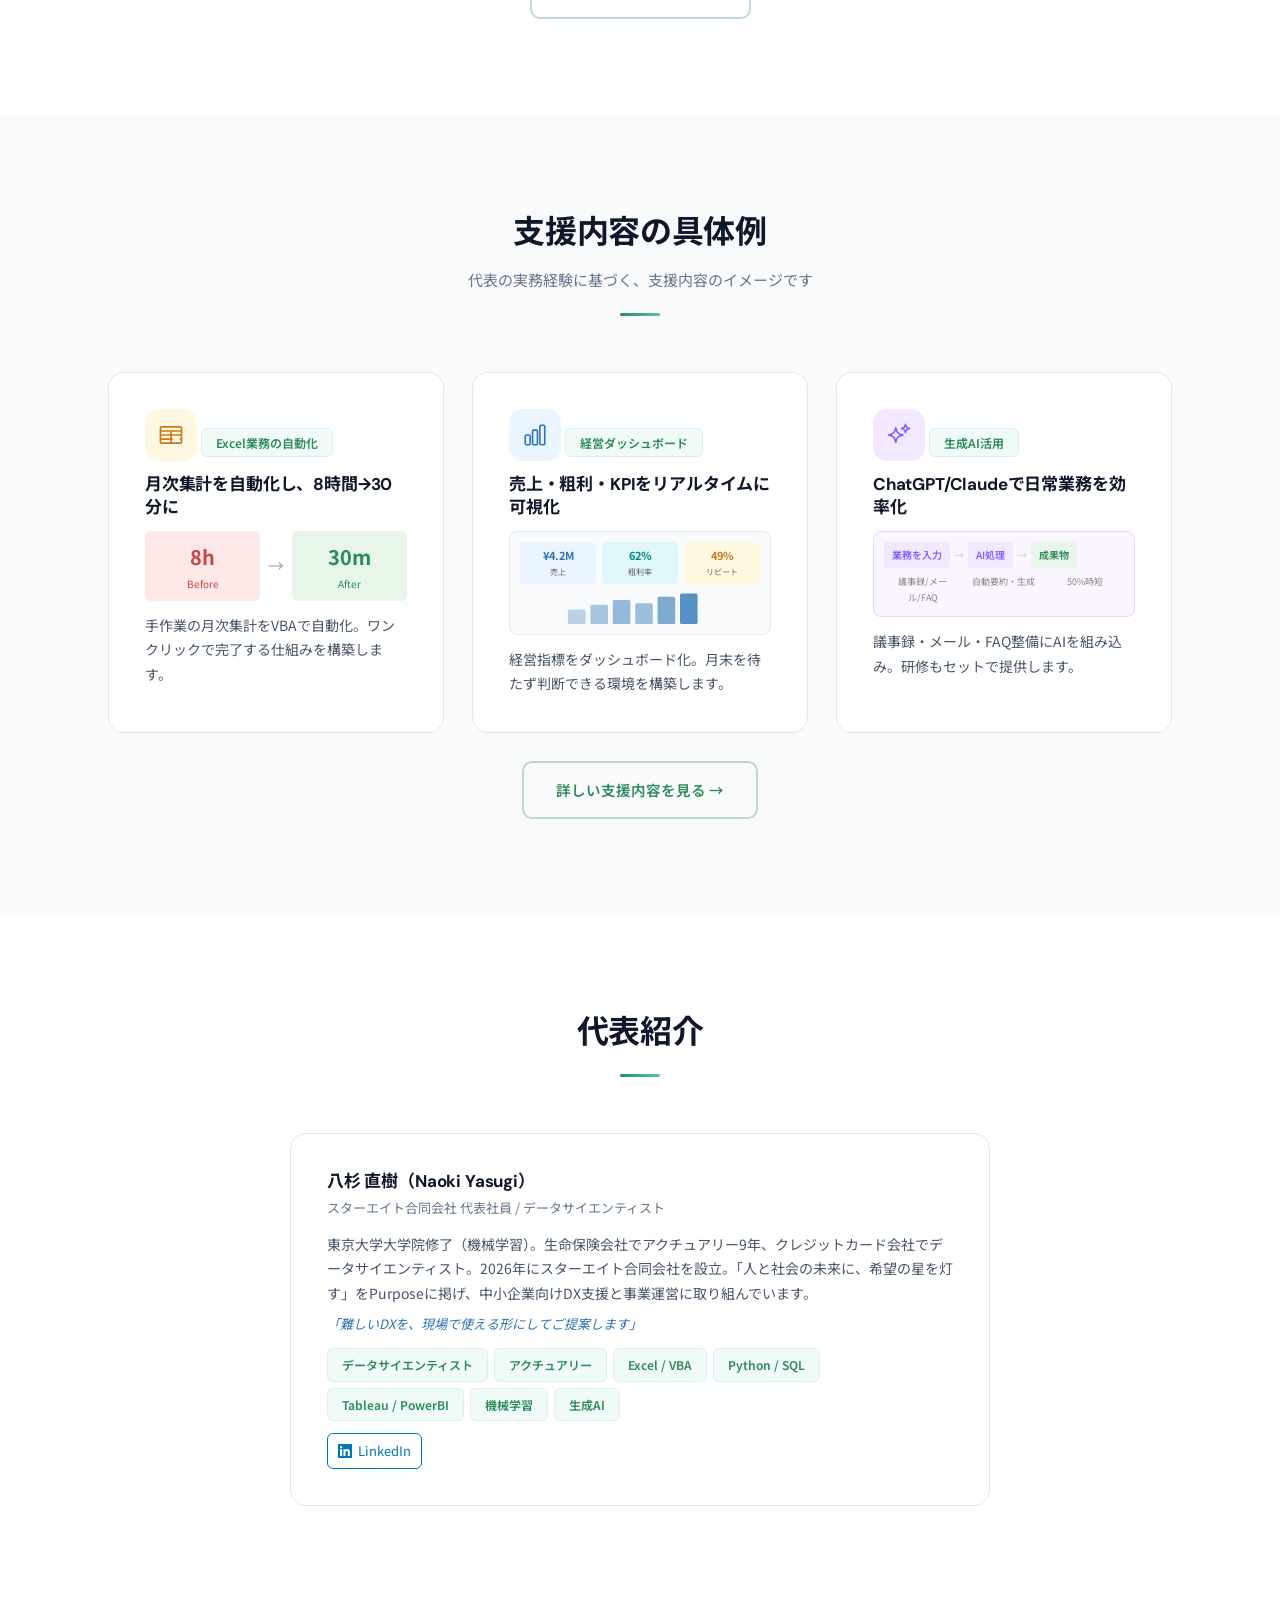
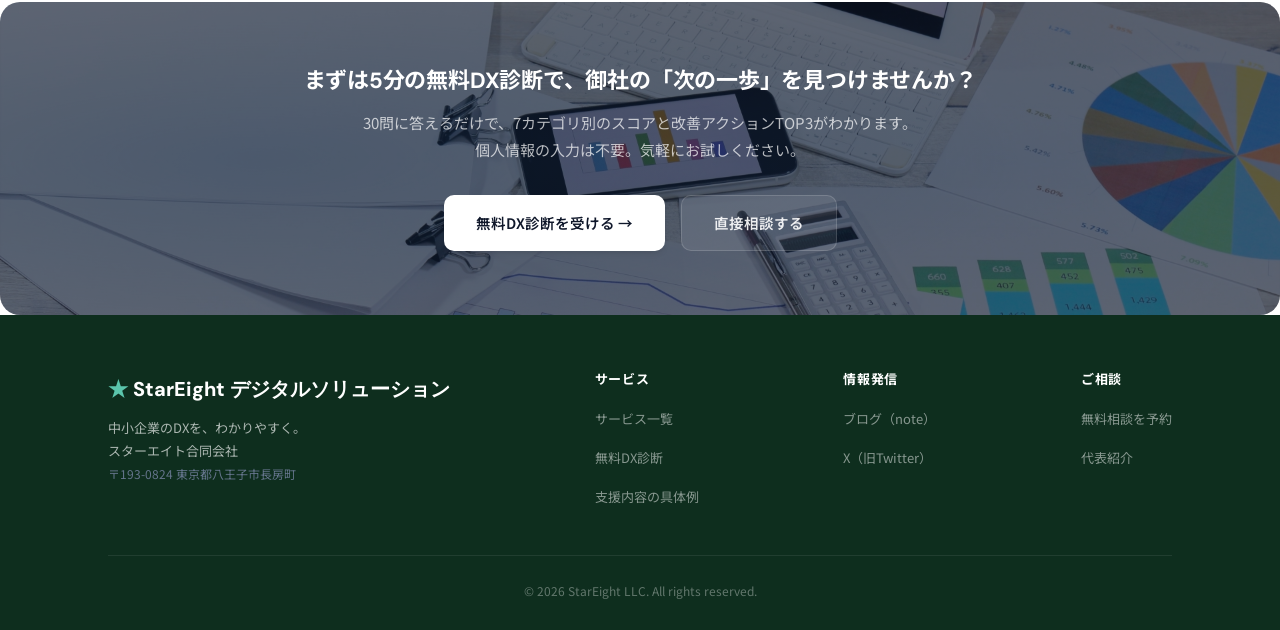
==== commit f7343d12: "Update index.html" ====
--- a/index.html
+++ b/index.html
@@ -45,7 +45,7 @@
   <div style="position:absolute;top:0;left:0;width:100%;height:100%;background:linear-gradient(to right,rgba(15,23,42,0.82) 0%,rgba(15,23,42,0.6) 35%,rgba(15,23,42,0.3) 65%,rgba(15,23,42,0.15) 100%);"></div>
   <div class="container" style="position:relative;z-index:1;">
     <span class="tag" style="color:#60a5fa;">中小企業のDXを、わかりやすく</span>
-    <h1>「何から始めれば？」に<br>答えを出す<br>DXコンサルティング</h1>
+    <h1>「何から始めれば？」に<br>答えを出す<br>DX支援</h1>
     <p style="color:#fff;">金融業界経験15年以上のデータサイエンティストが直接対応。<br>Excel改善からデータ分析・AI活用まで、御社のDXを一気通貫で支援します。</p>
     <div class="btn-group">
       <a href="diagnosis.html" class="btn btn-primary">まず御社のDXレベルを診断する（無料・5分）→</a>
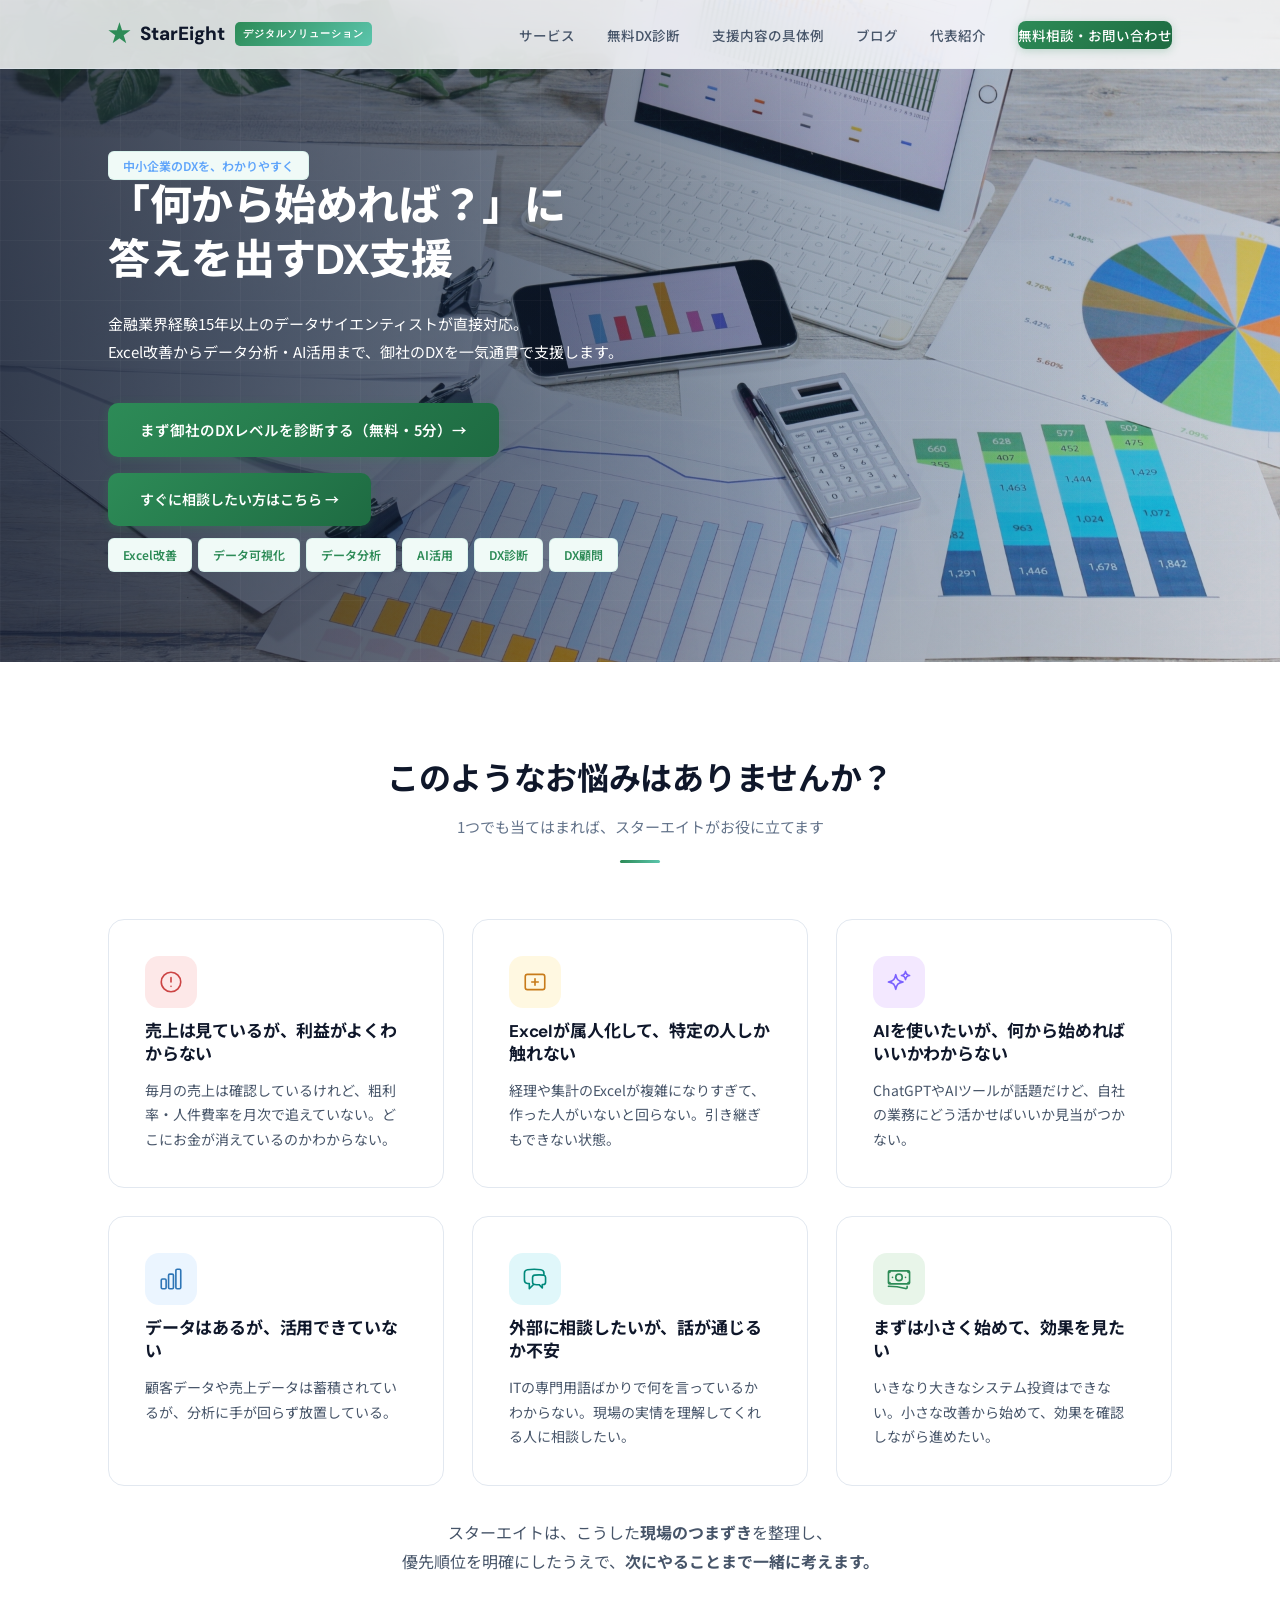
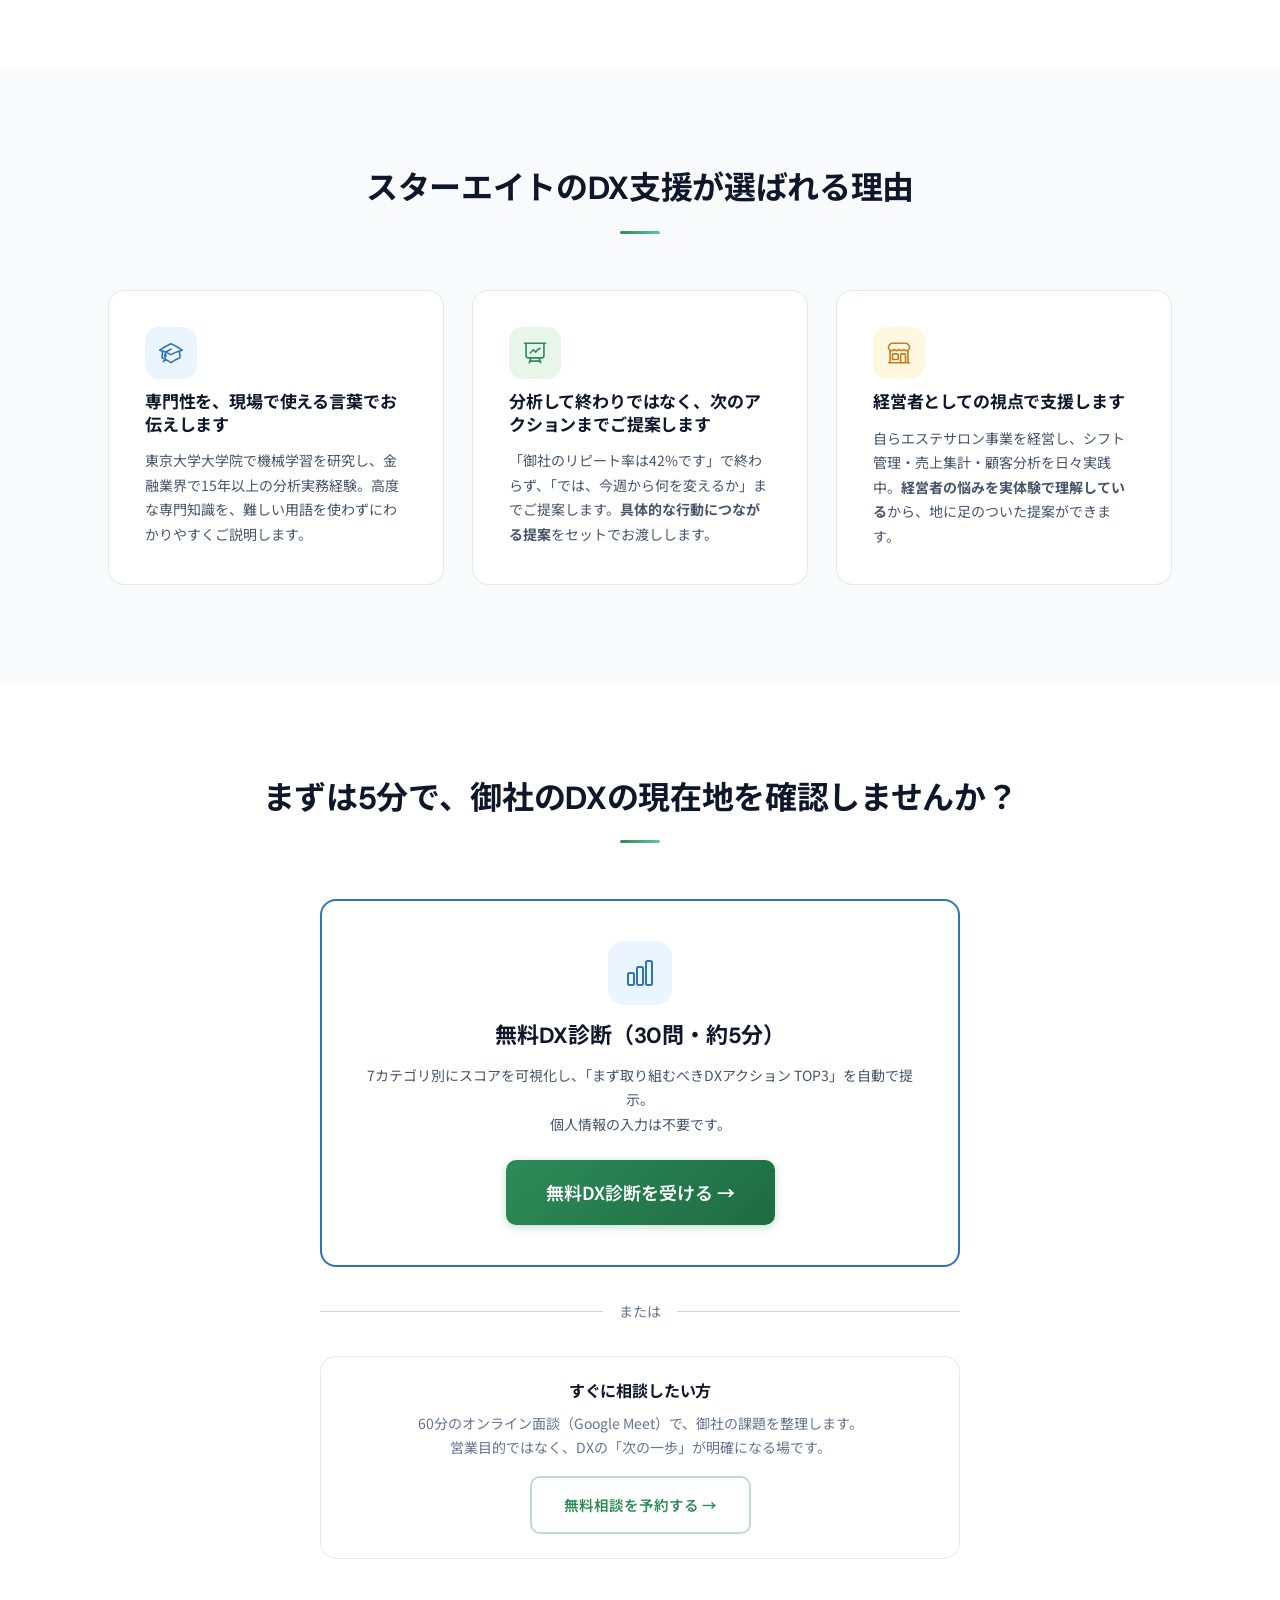
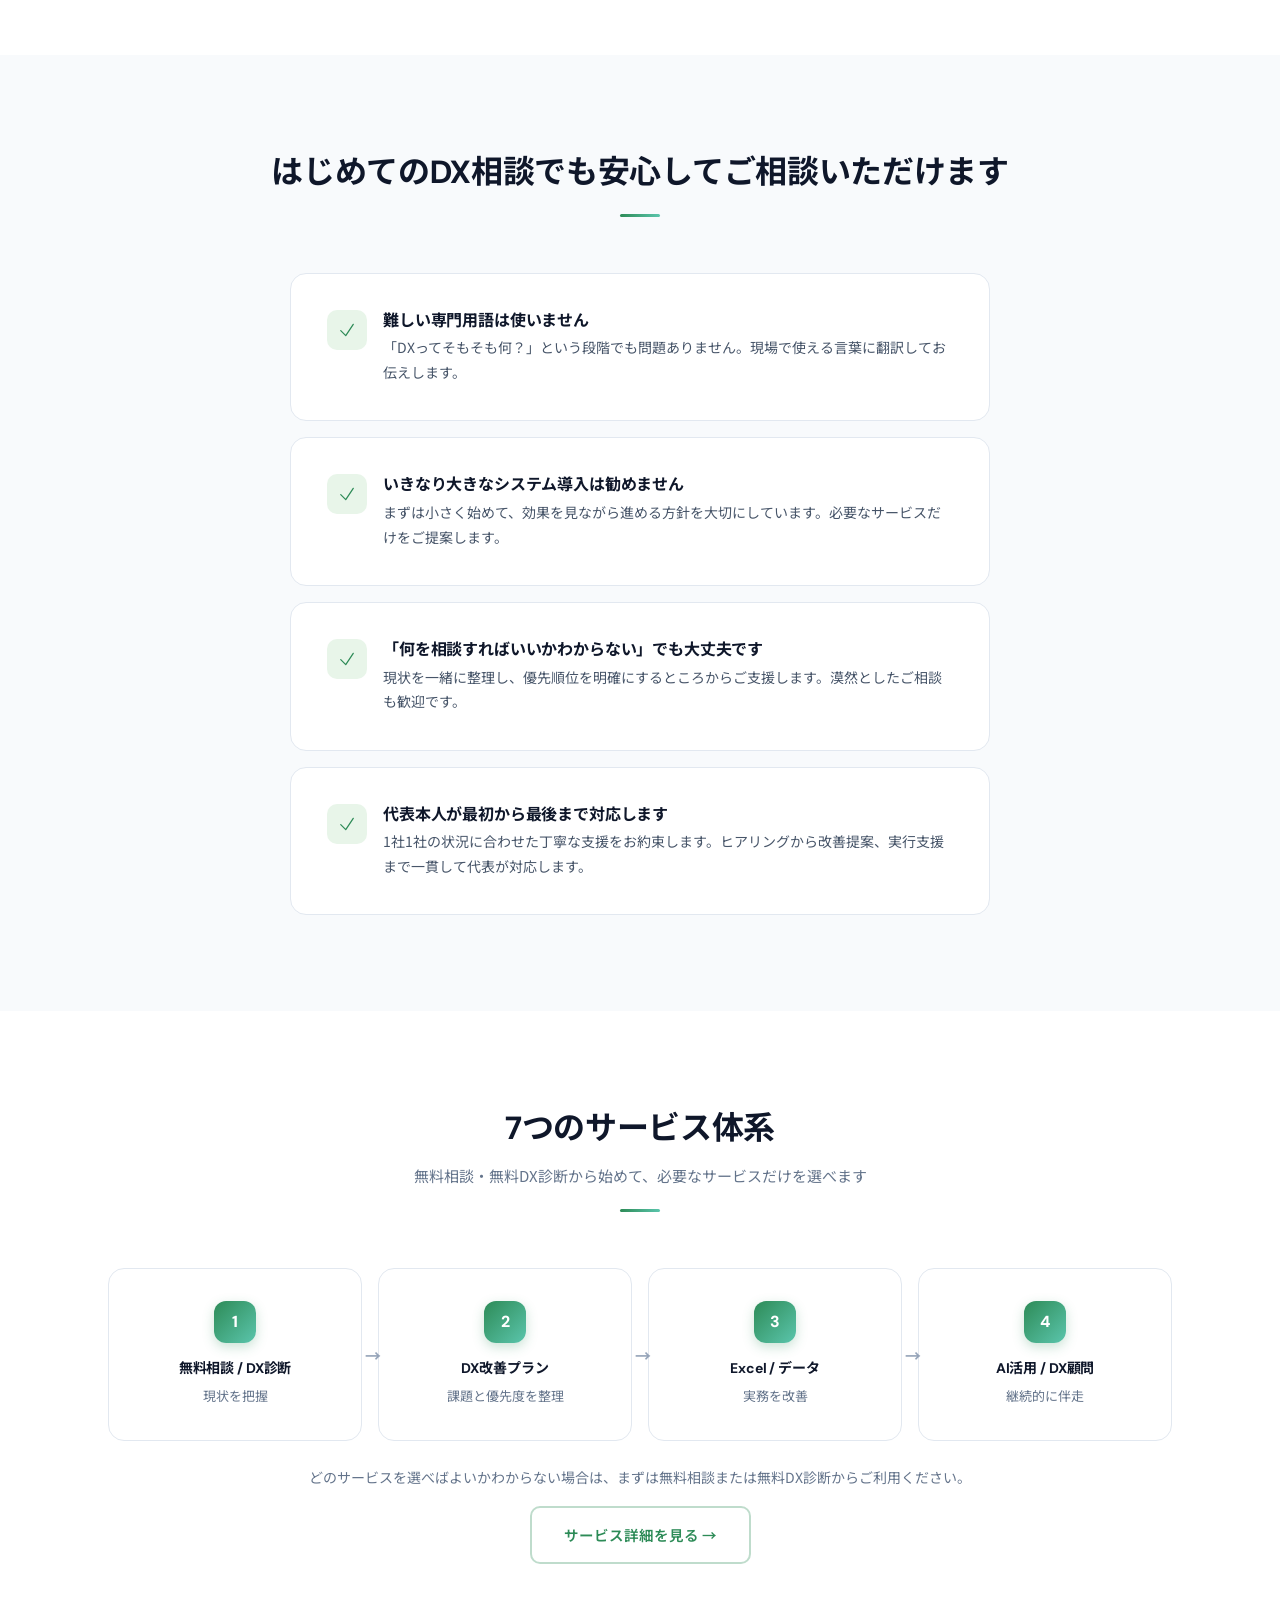
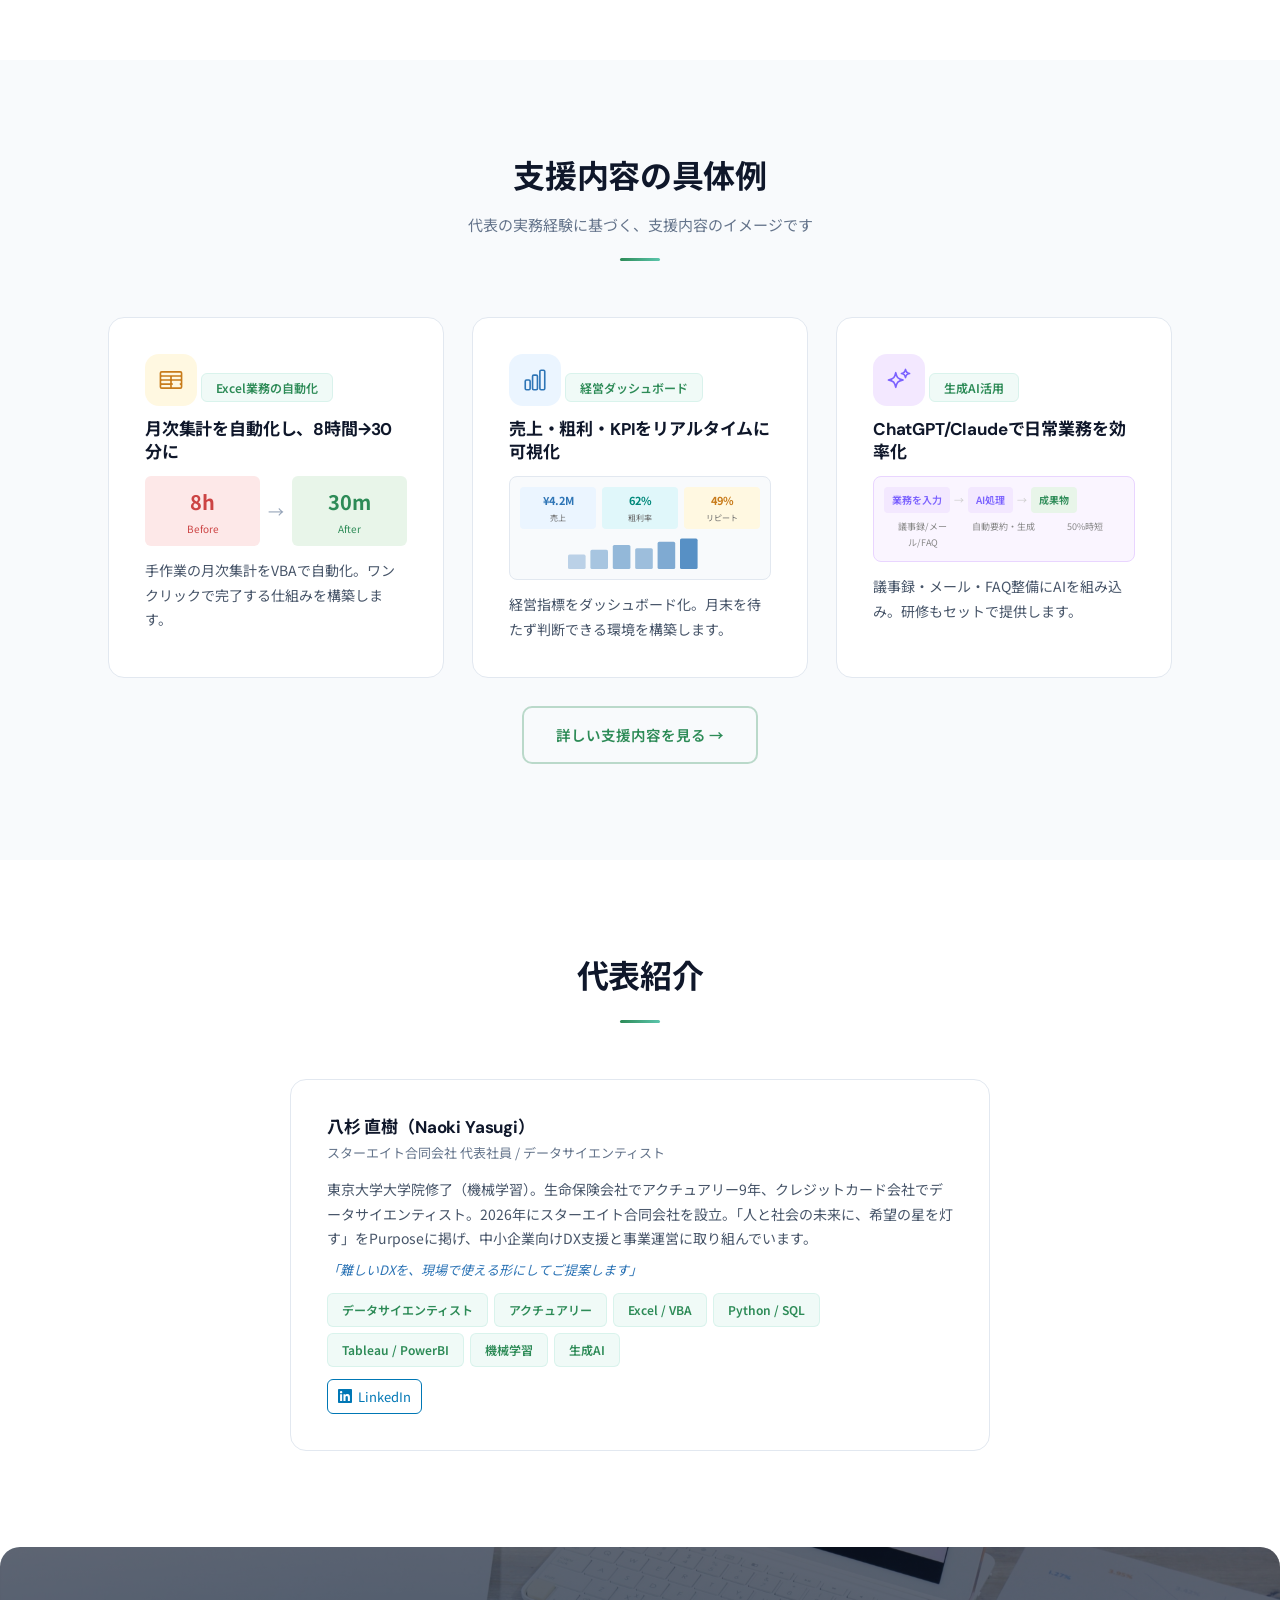
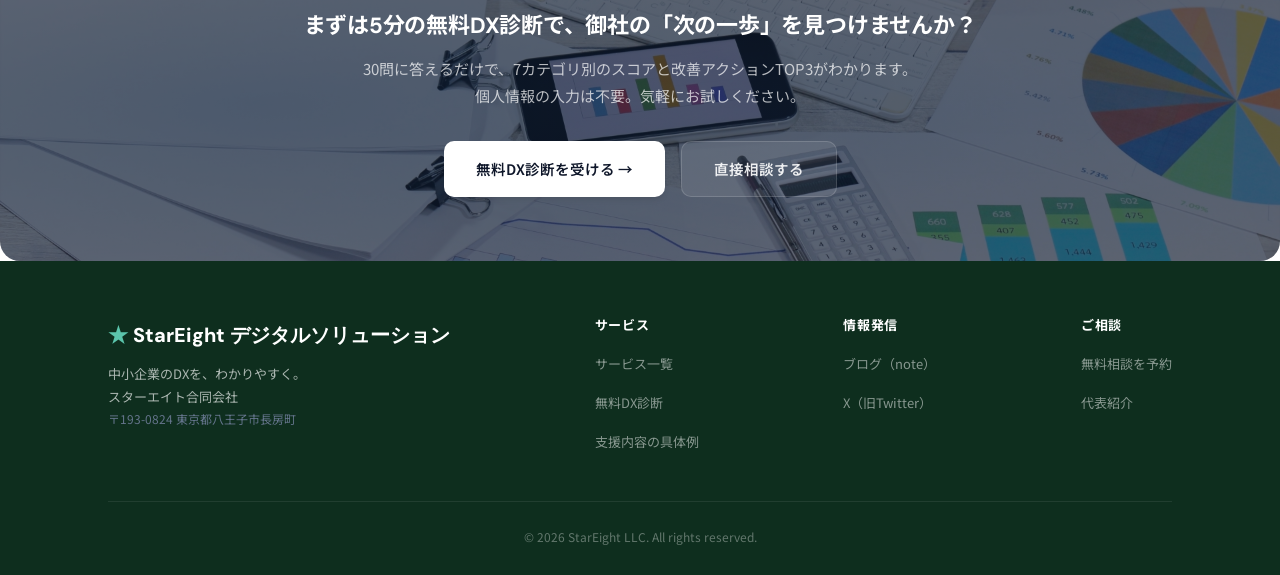
==== commit 886674b9: "Update index.html" ====
--- a/index.html
+++ b/index.html
@@ -45,7 +45,7 @@
   <div style="position:absolute;top:0;left:0;width:100%;height:100%;background:linear-gradient(to right,rgba(15,23,42,0.82) 0%,rgba(15,23,42,0.6) 35%,rgba(15,23,42,0.3) 65%,rgba(15,23,42,0.15) 100%);"></div>
   <div class="container" style="position:relative;z-index:1;">
     <span class="tag" style="color:#60a5fa;">中小企業のDXを、わかりやすく</span>
-    <h1>「何から始めれば？」に<br>答えを出す<br>DX支援</h1>
+    <h1>「何から始めれば？」に<br>答えを出すDX支援</h1>
     <p style="color:#fff;">金融業界経験15年以上のデータサイエンティストが直接対応。<br>Excel改善からデータ分析・AI活用まで、御社のDXを一気通貫で支援します。</p>
     <div class="btn-group">
       <a href="diagnosis.html" class="btn btn-primary">まず御社のDXレベルを診断する（無料・5分）→</a>
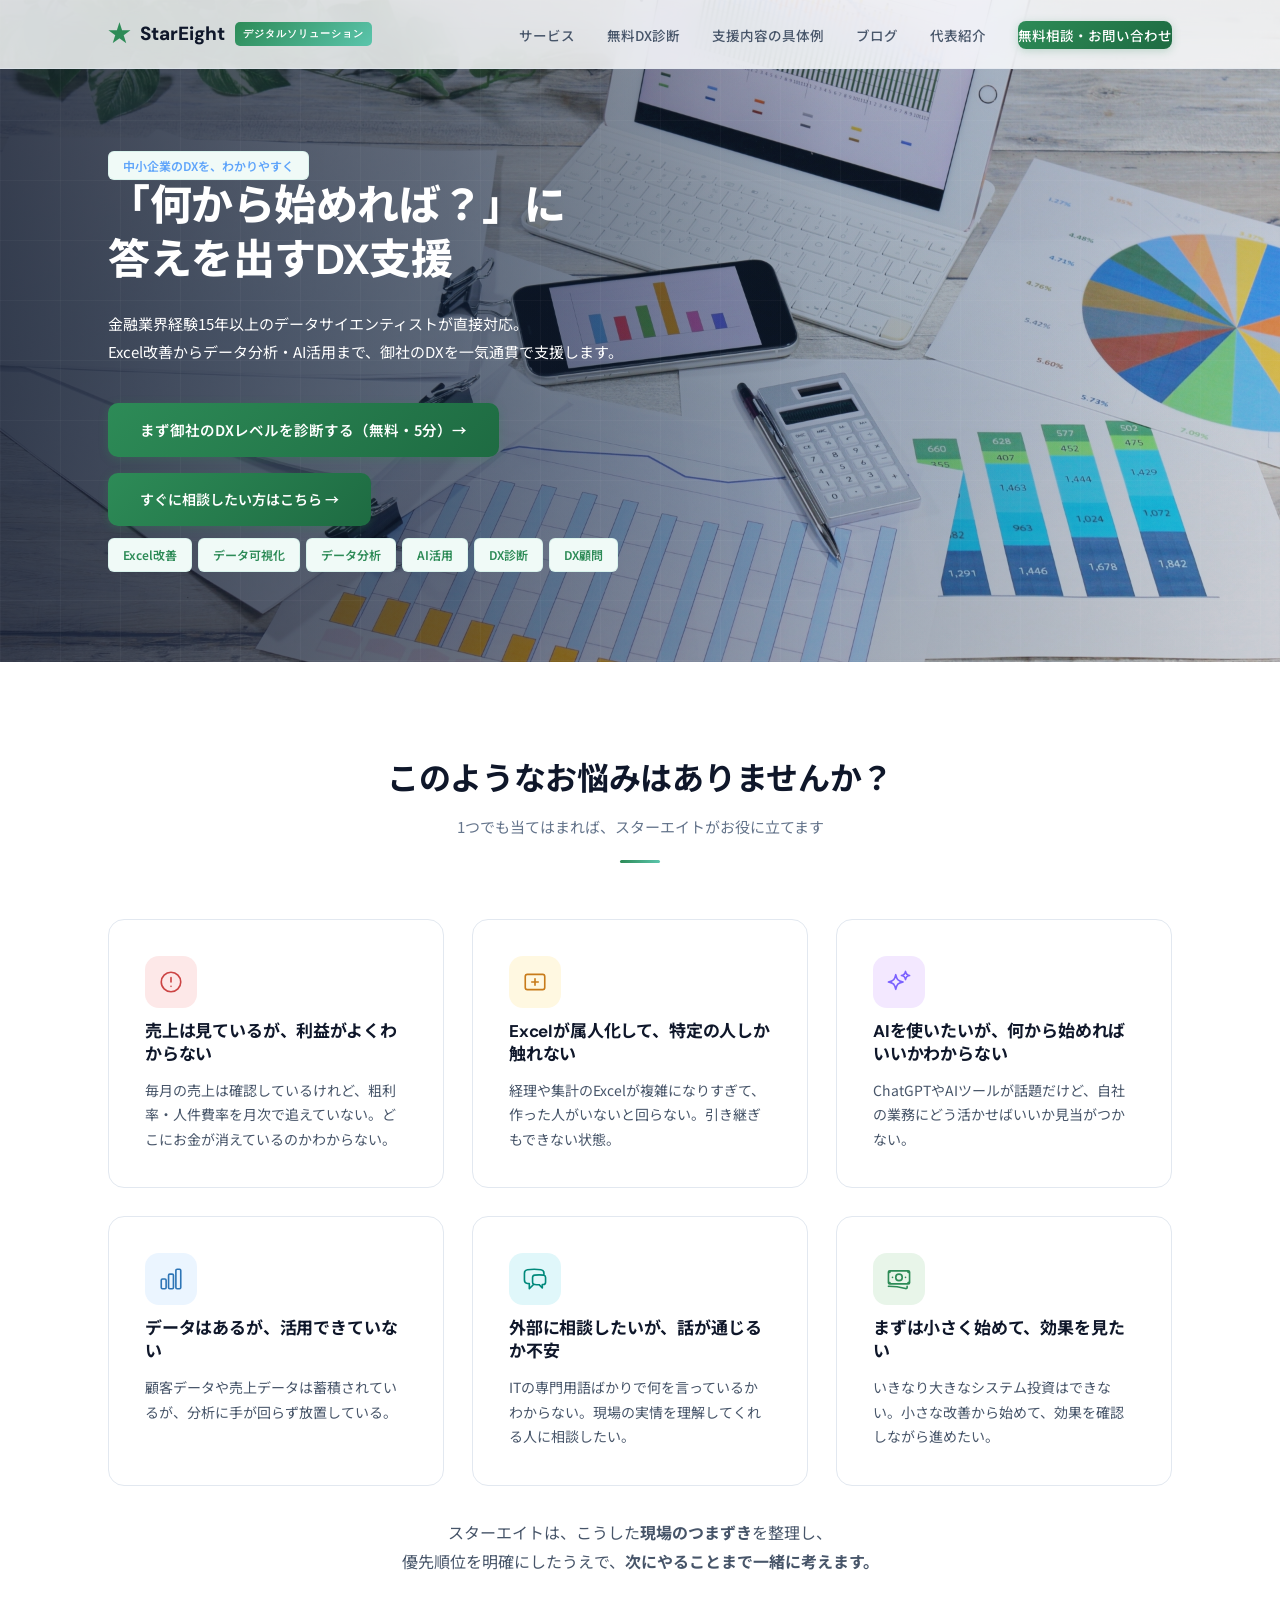
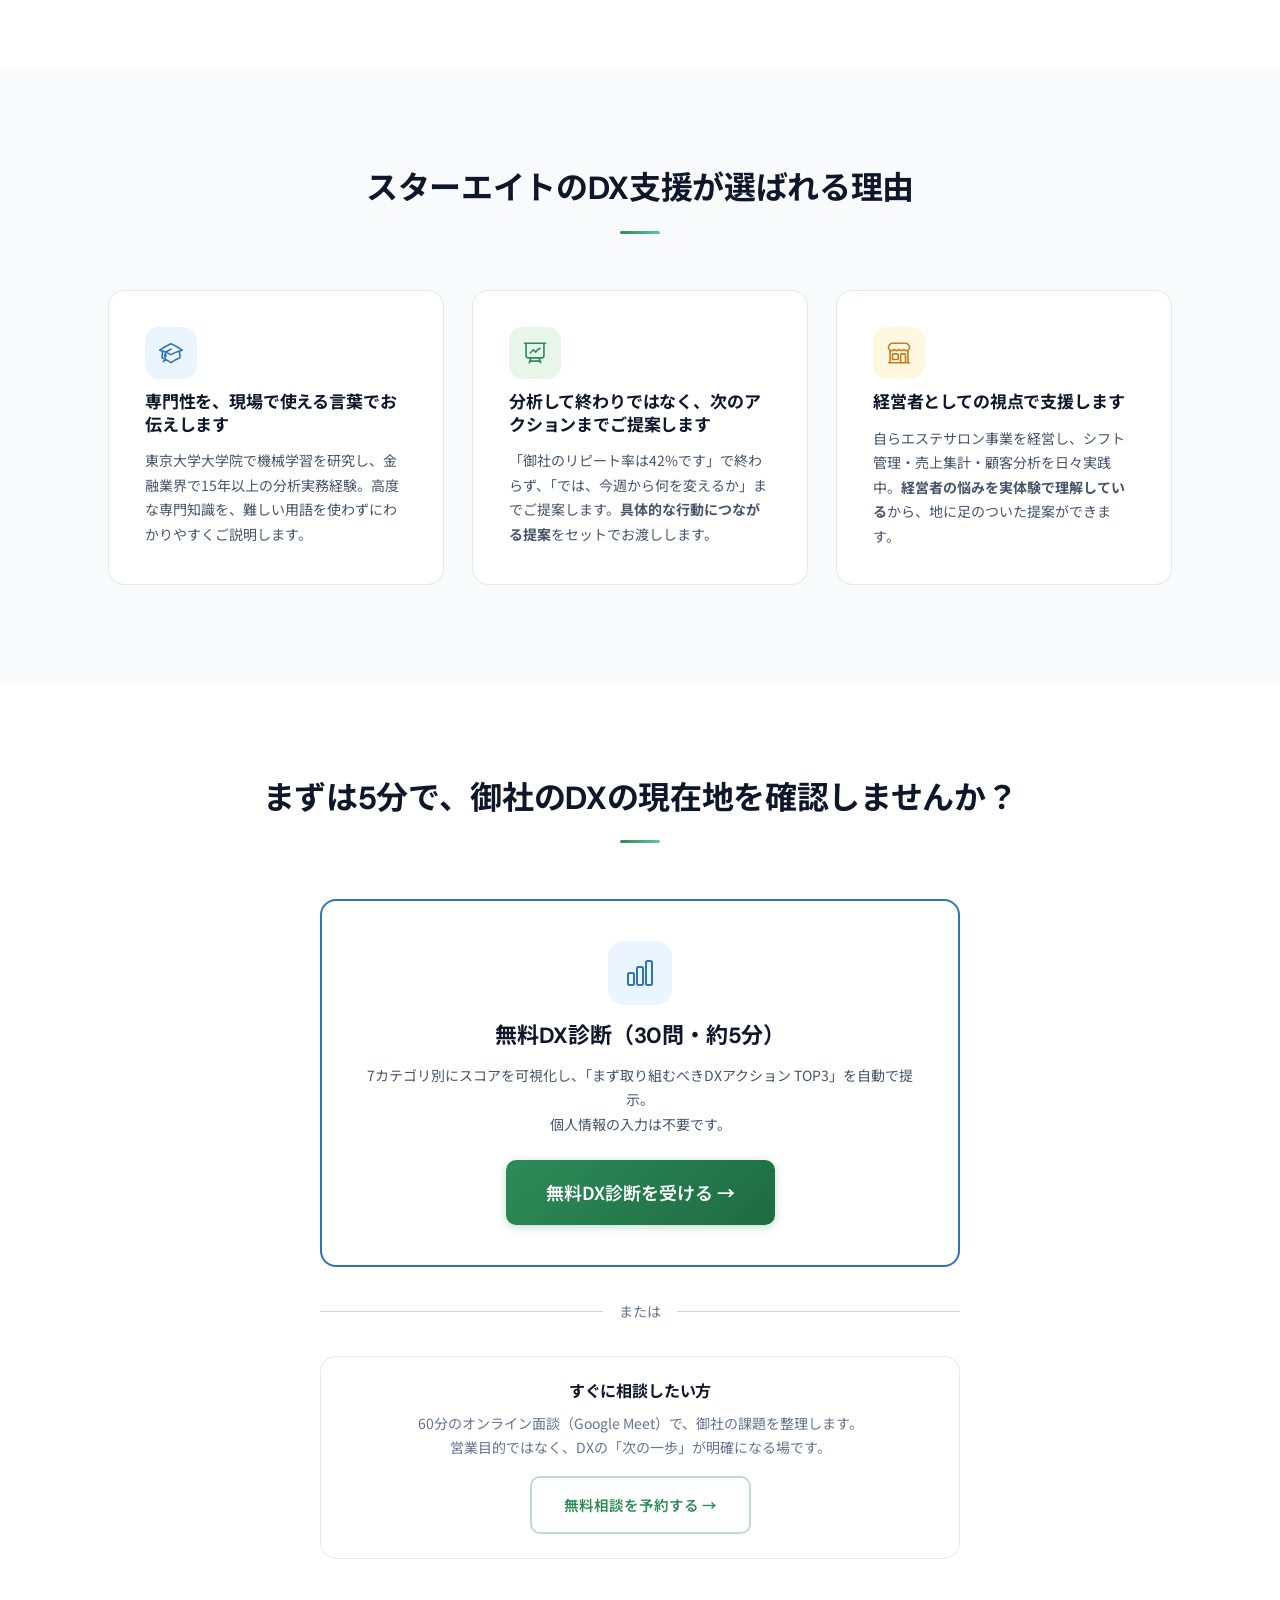
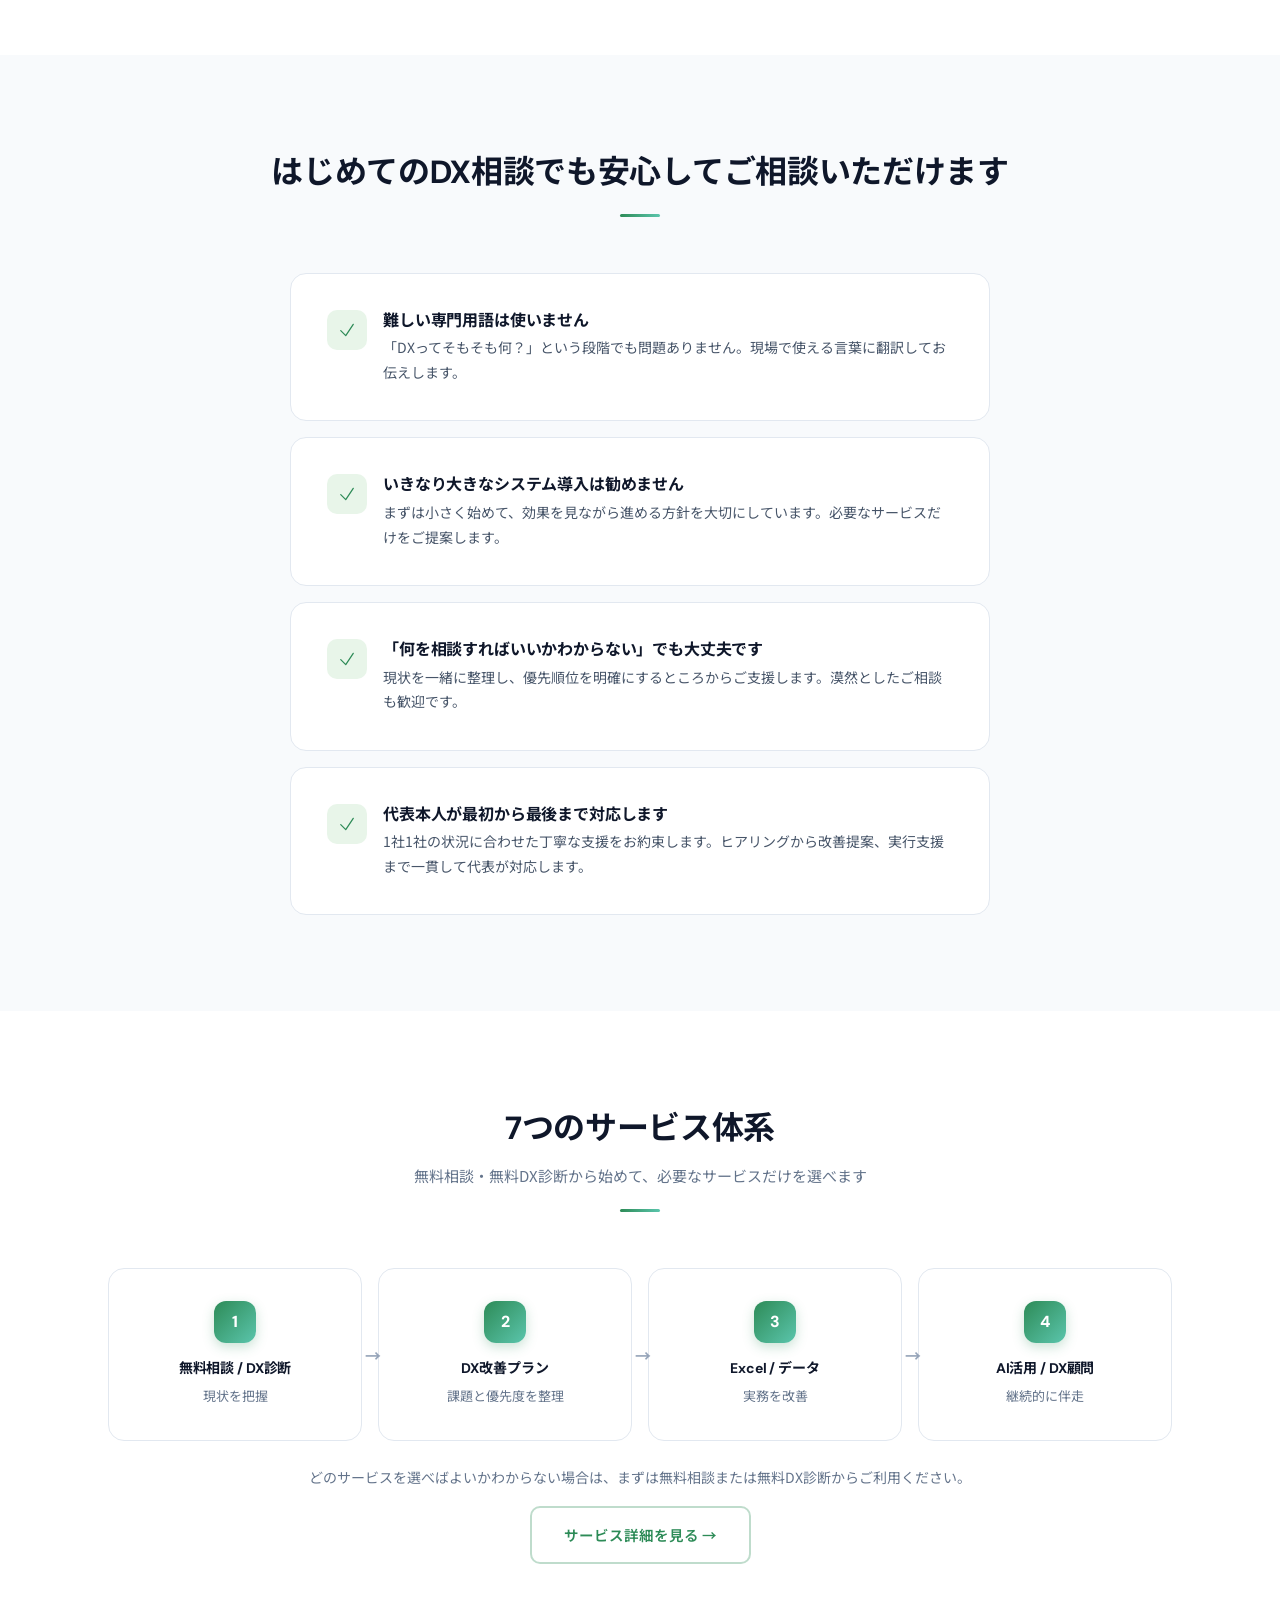
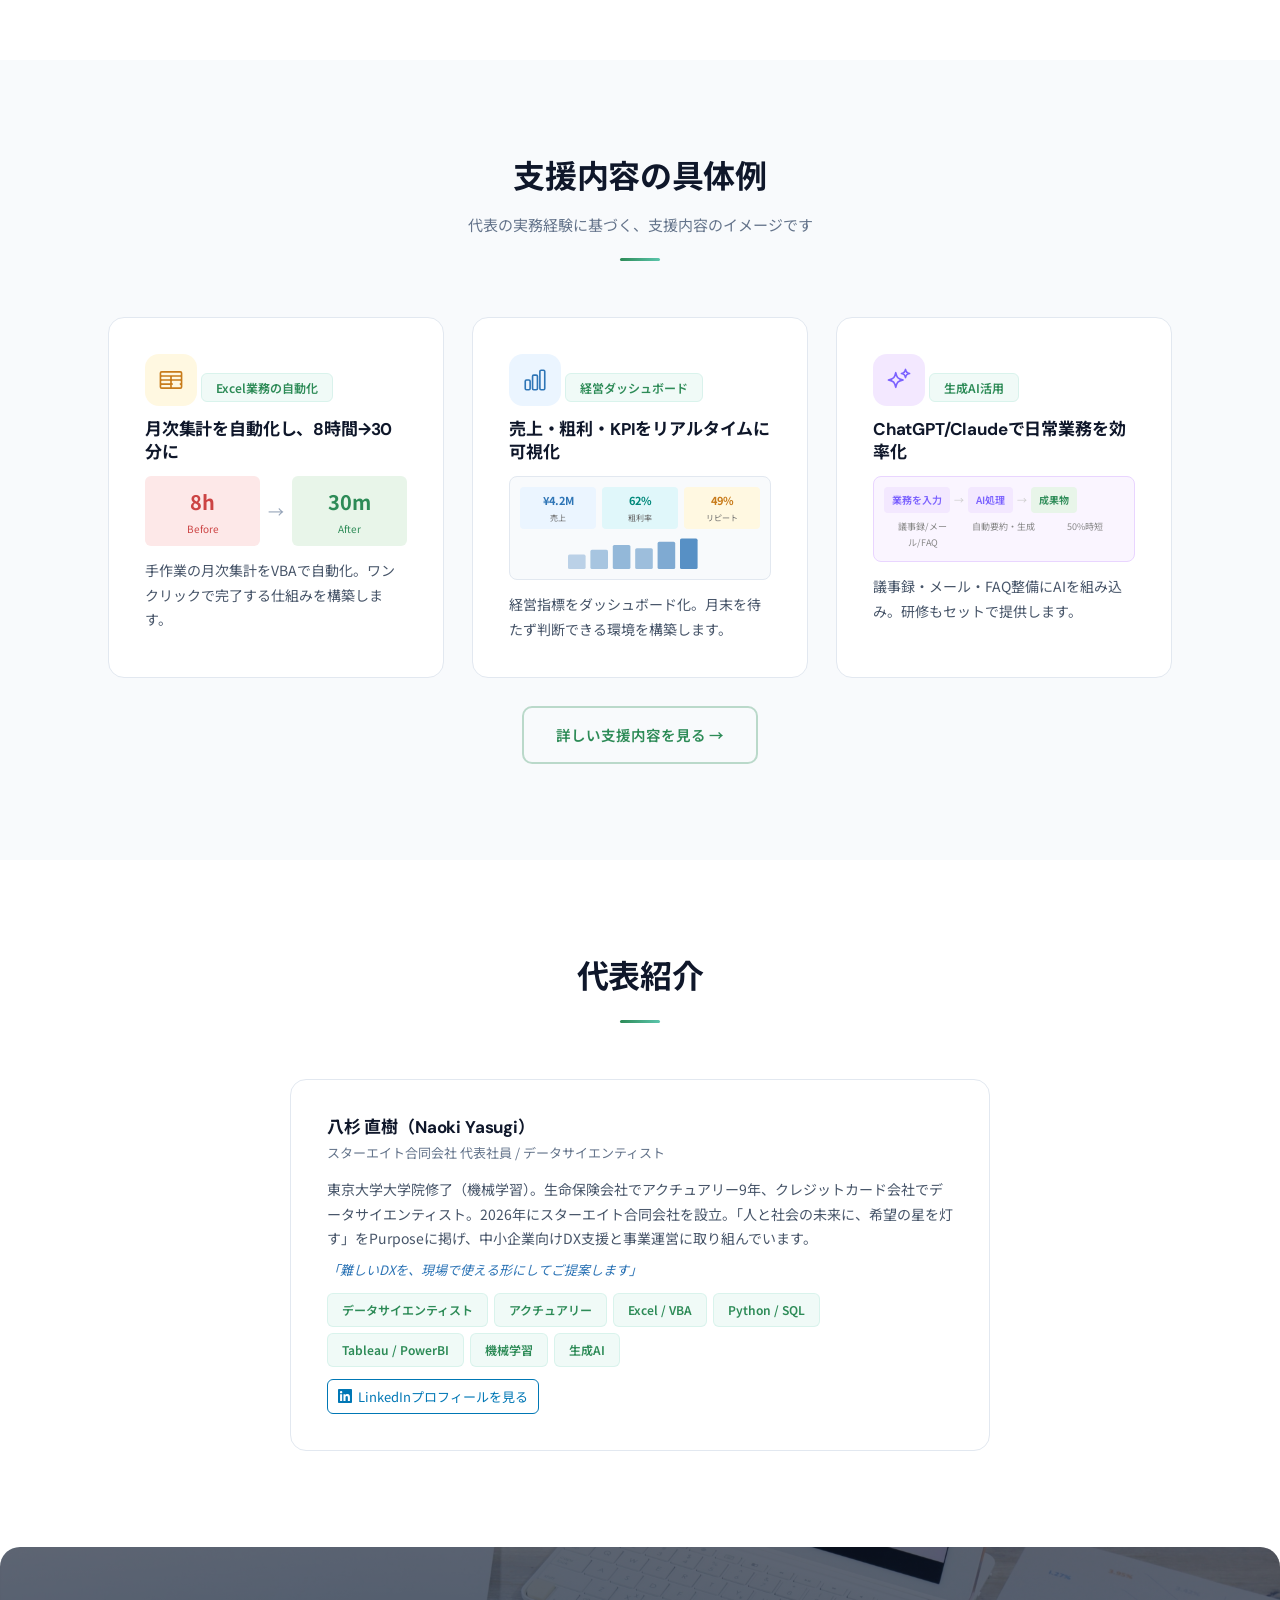
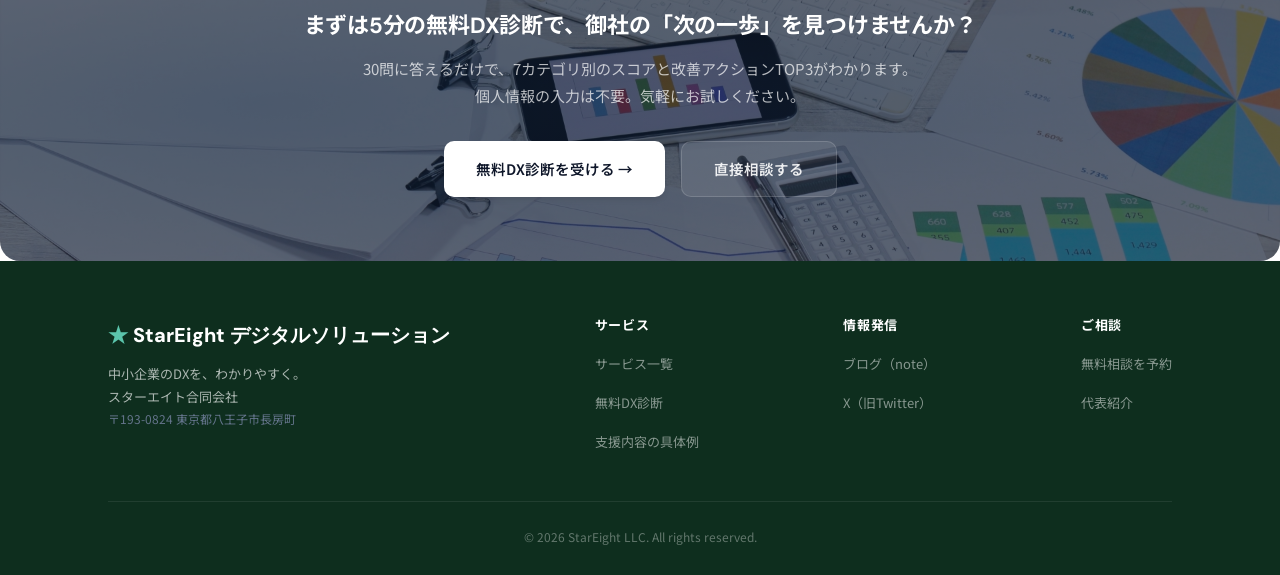
==== commit f48ba245: "Update index.html" ====
--- a/index.html
+++ b/index.html
@@ -314,7 +314,7 @@
           <div style="margin-top:12px;">
             <a href="https://www.linkedin.com/in/naoki-yasugi-504611288/" target="_blank" rel="noopener noreferrer" style="display:inline-flex;align-items:center;gap:6px;font-size:13px;color:#0077B5;text-decoration:none;padding:5px 10px;border:1px solid #0077B5;border-radius:6px;">
               <svg viewBox="0 0 24 24" style="width:14px;height:14px;fill:#0077B5;"><path d="M20.447 20.452h-3.554v-5.569c0-1.328-.027-3.037-1.852-3.037-1.853 0-2.136 1.445-2.136 2.939v5.667H9.351V9h3.414v1.561h.046c.477-.9 1.637-1.85 3.37-1.85 3.601 0 4.267 2.37 4.267 5.455v6.286zM5.337 7.433a2.062 2.062 0 0 1-2.063-2.065 2.064 2.064 0 1 1 2.063 2.065zm1.782 13.019H3.555V9h3.564v11.452zM22.225 0H1.771C.792 0 0 .774 0 1.729v20.542C0 23.227.792 24 1.771 24h20.451C23.2 24 24 23.227 24 22.271V1.729C24 .774 23.2 0 22.222 0h.003z"/></svg>
-              LinkedIn
+              LinkedInプロフィールを見る
             </a>
           </div>
         </div>
